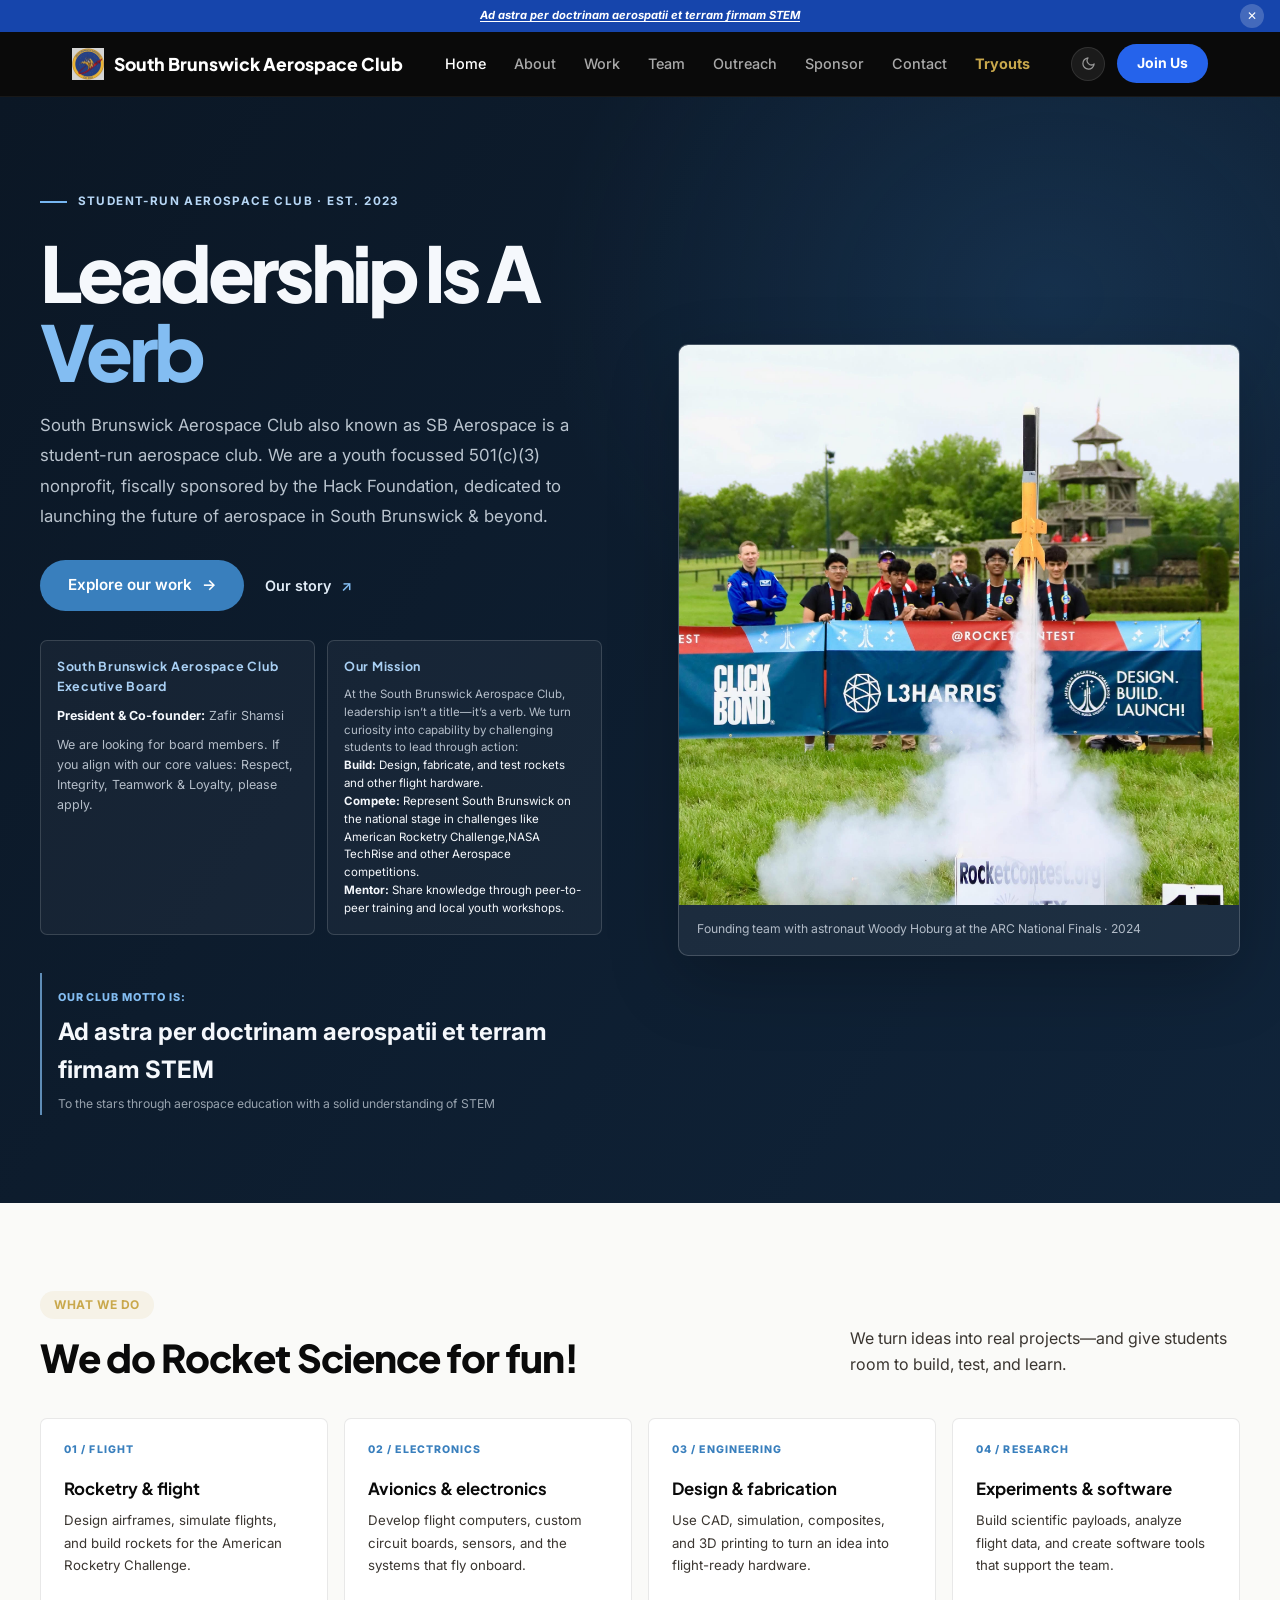
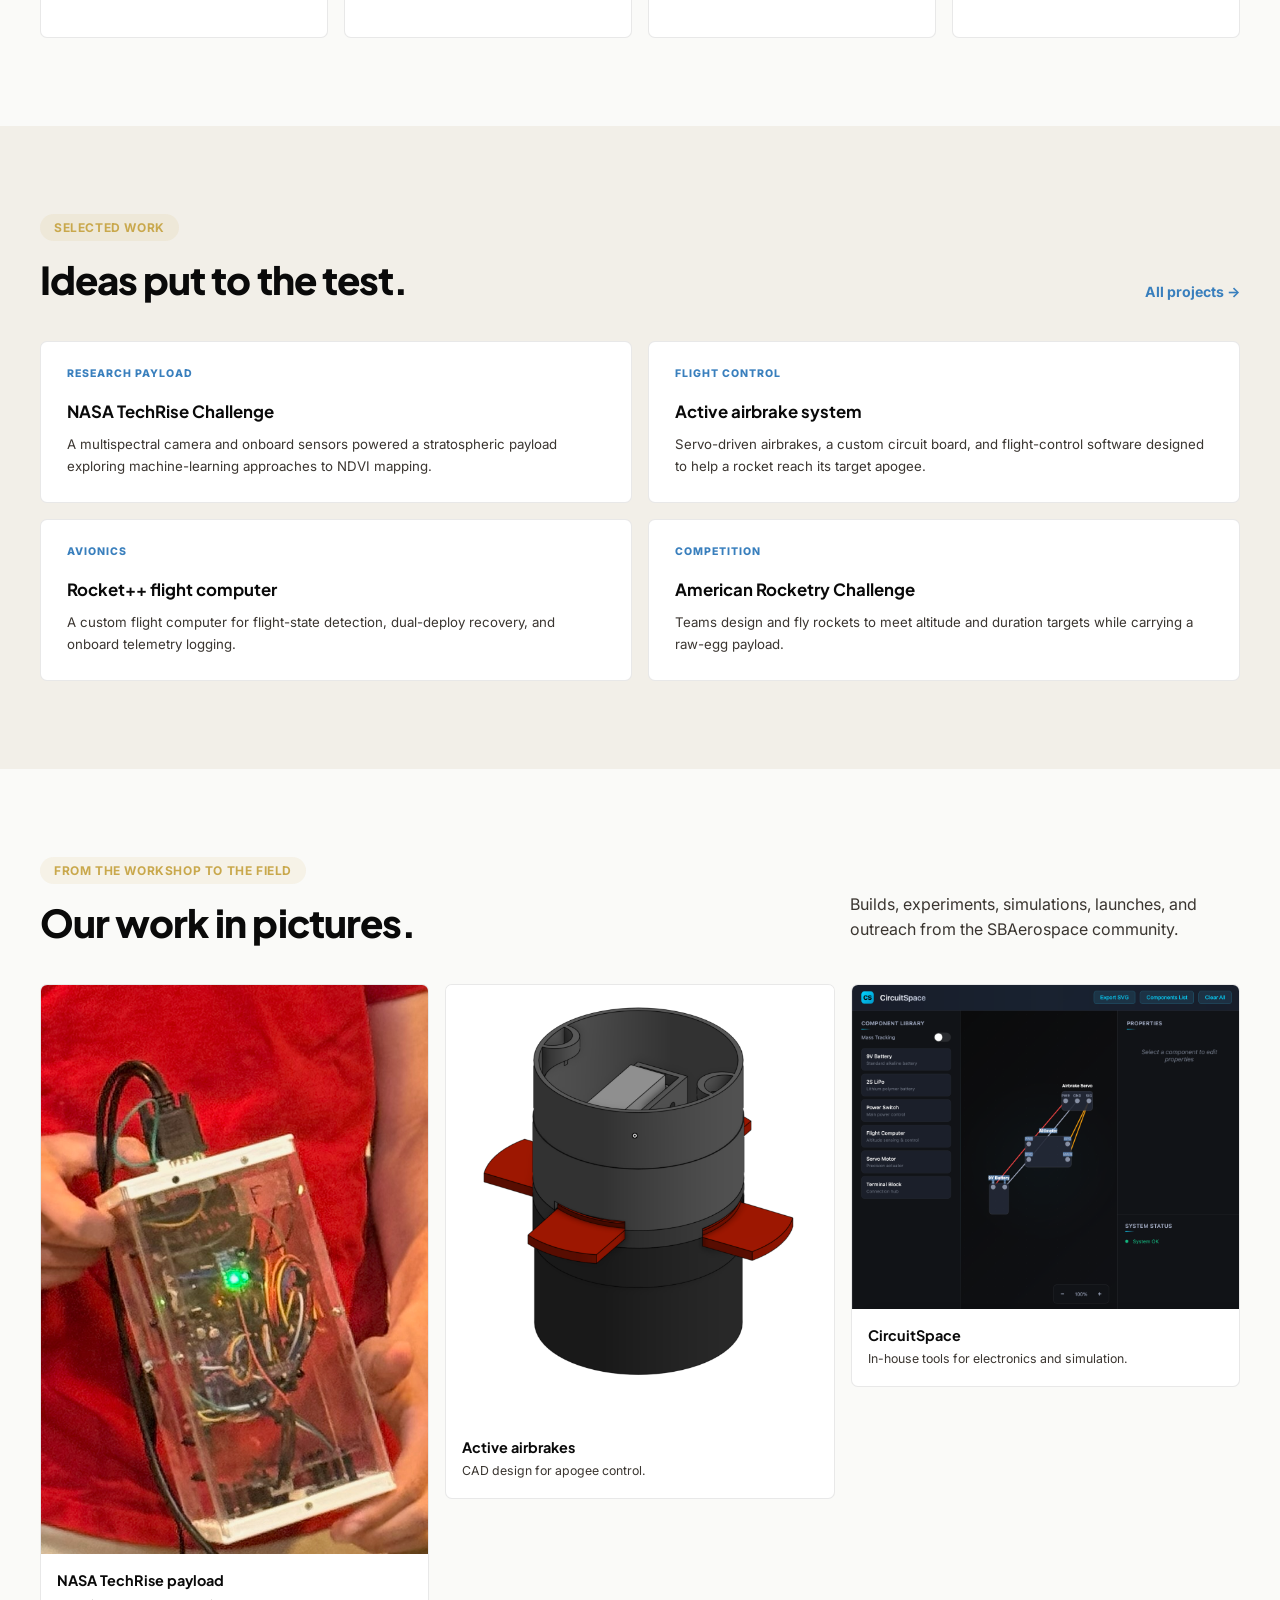
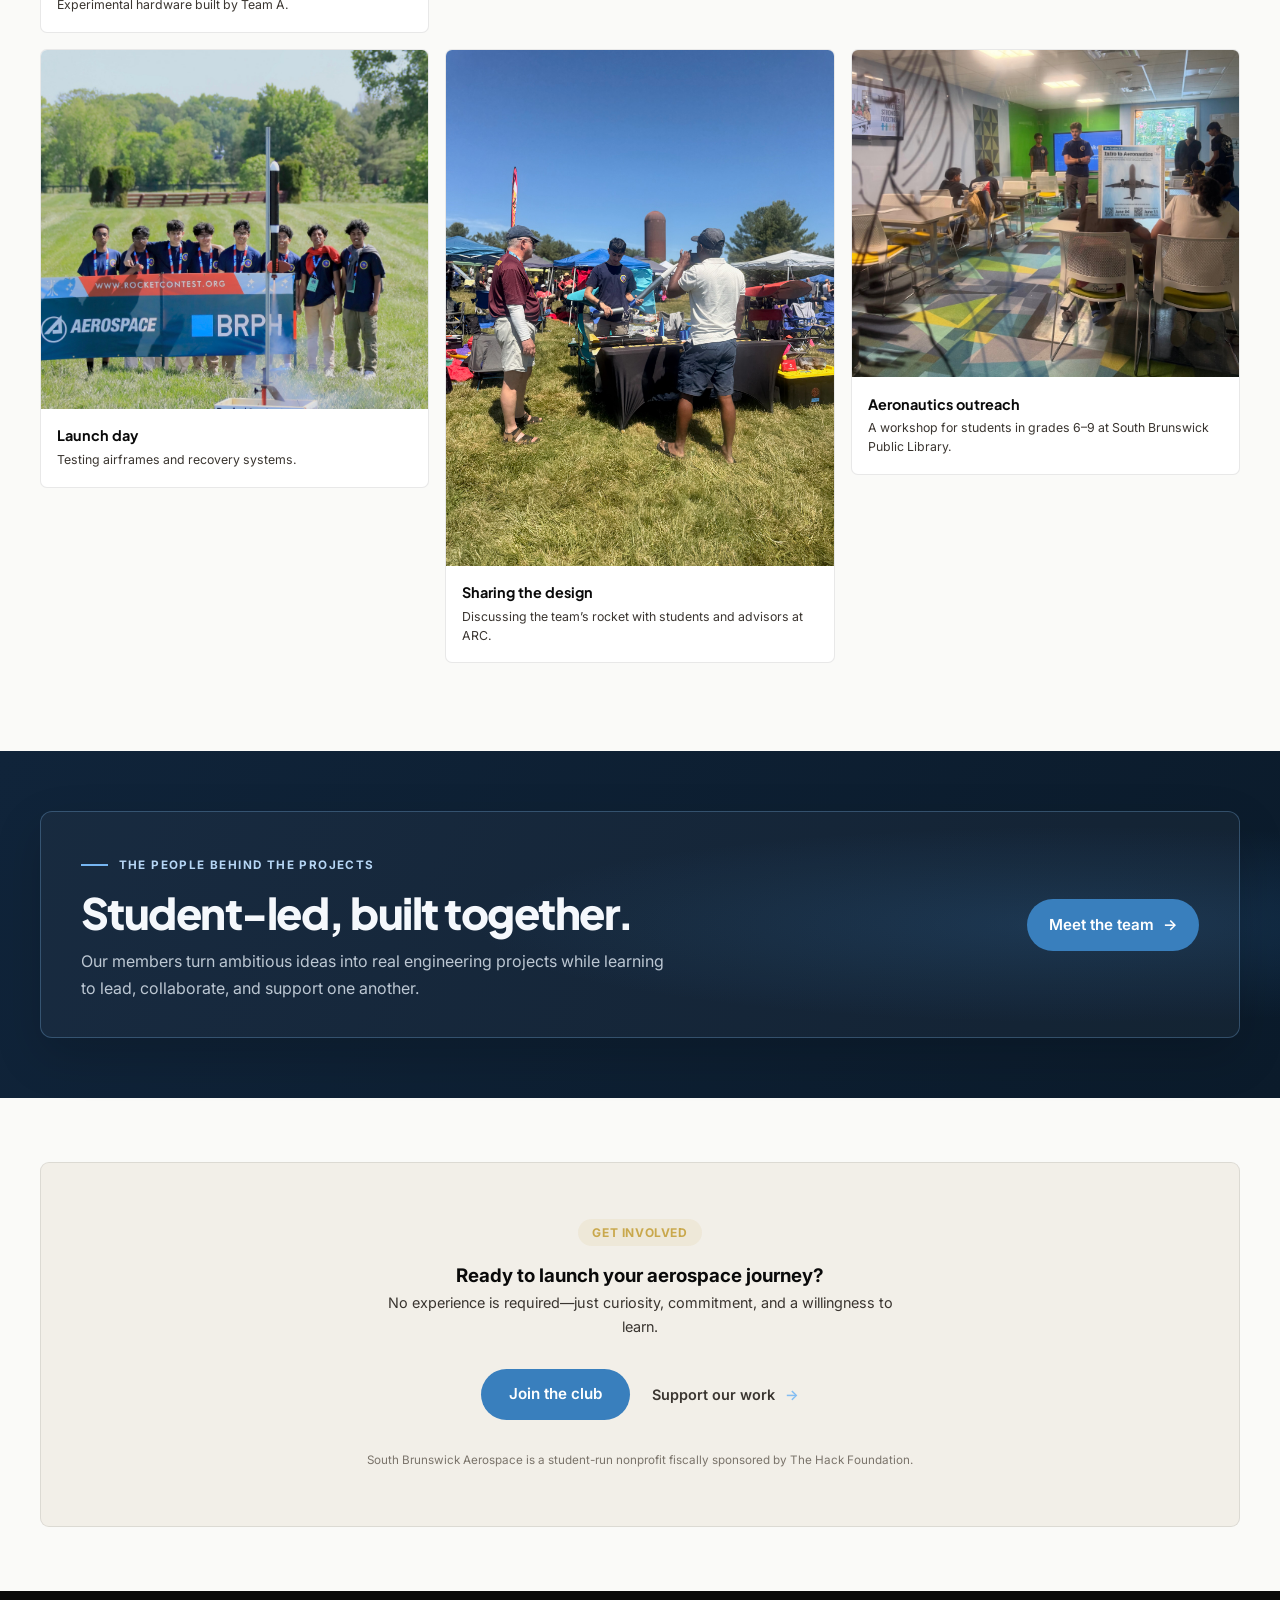
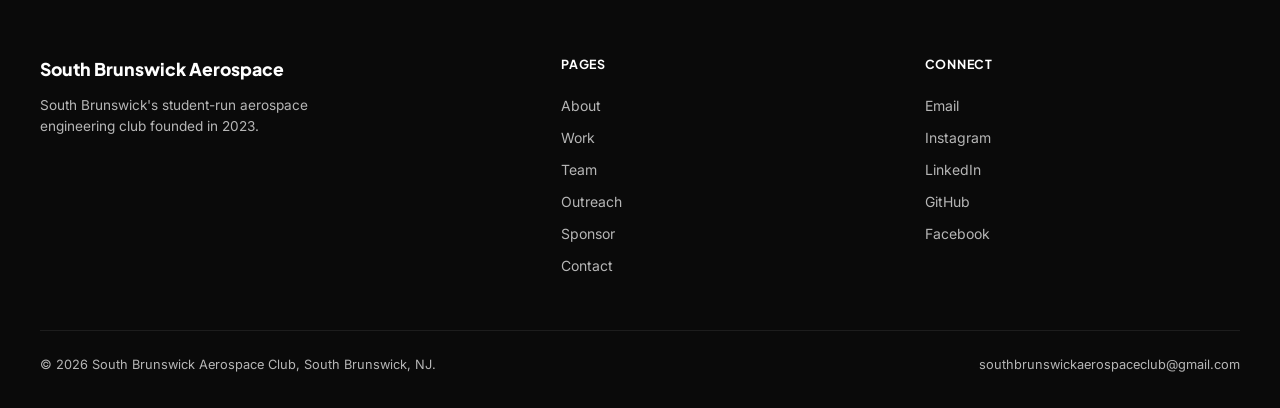
==== index.html @ 65e8f4fd "Publish South Brunswick Aerospace Club website Co-authored-by: Copilot <223556219+Copilot@users.nore" ====
<!DOCTYPE html>
<html lang="en" data-theme="light">
<head>
  <meta charset="UTF-8" />
  <meta name="viewport" content="width=device-width, initial-scale=1.0" />
  <title>South Brunswick Aerospace Club | SBAerospace</title>
  <meta name="description" content="South Brunswick Aerospace is a student-run nonprofit where young people explore rocketry, engineering, electronics, and aerospace research through hands-on projects." />
  <link rel="stylesheet" href="style.css?v=club-home-team-refine" />
  <script src="main.js?v=club-motto-link" defer></script>
</head>
<body class="home-page">
  <a href="#main" class="skip-link">Skip to content</a>

  <!-- NAV -->
  <header>
    <div class="nav-inner">
      <a href="index.html" class="logo">
        <img src="assets/logo/LogoSB.JPG" alt="SBAerospace logo" />
        South Brunswick Aerospace Club
      </a>
      <nav class="nav-links" aria-label="Primary navigation">
        <a href="index.html">Home</a>
        <a href="about.html">About</a>
        <a href="projects.html">Work</a>
        <a href="teams.html">Team</a>
        <a href="outreach.html">Outreach</a>
        <a href="sponsor.html">Sponsor</a>
        <a href="contact.html">Contact</a>
        <a href="tryouts.html" style="color: var(--accent); font-weight: 700;">Tryouts</a>
      </nav>
      <div class="nav-actions">
        <button class="theme-toggle" id="themeToggle" aria-label="Toggle dark mode">
          <!-- Moon: shown in light mode -->
          <svg class="icon-moon" viewBox="0 0 24 24" fill="none" stroke="currentColor" stroke-width="2" stroke-linecap="round" stroke-linejoin="round" aria-hidden="true">
            <path d="M21 12.79A9 9 0 1 1 11.21 3 7 7 0 0 0 21 12.79z"/>
          </svg>
          <!-- Sun: shown in dark mode -->
          <svg class="icon-sun" viewBox="0 0 24 24" fill="none" stroke="currentColor" stroke-width="2" stroke-linecap="round" stroke-linejoin="round" aria-hidden="true">
            <circle cx="12" cy="12" r="5"/>
            <line x1="12" y1="1" x2="12" y2="3"/><line x1="12" y1="21" x2="12" y2="23"/>
            <line x1="4.22" y1="4.22" x2="5.64" y2="5.64"/><line x1="18.36" y1="18.36" x2="19.78" y2="19.78"/>
            <line x1="1" y1="12" x2="3" y2="12"/><line x1="21" y1="12" x2="23" y2="12"/>
            <line x1="4.22" y1="19.78" x2="5.64" y2="18.36"/><line x1="18.36" y1="5.64" x2="19.78" y2="4.22"/>
          </svg>
        </button>

        <a href="contact.html" class="btn-nav">Join Us</a>
        <button class="hamburger" id="hamburger" aria-label="Open menu" aria-expanded="false">
          <span></span><span></span><span></span>
        </button>
      </div>
    </div>
  </header>

  <nav class="mobile-nav" id="mobileNav" aria-label="Mobile navigation">
    <a href="index.html">Home</a>
    <a href="about.html">About</a>
    <a href="projects.html">Work</a>
    <a href="teams.html">Team</a>
    <a href="outreach.html">Outreach</a>
    <a href="sponsor.html">Sponsor</a>
    <a href="contact.html">Contact</a>
    <a href="tryouts.html" style="color: var(--accent);">Tryouts →</a>
  </nav>

  <main id="main" class="home-main">
    <section class="home-hero" aria-labelledby="home-title">
      <div class="container home-hero-grid">
        <div class="home-hero-copy">
          <div class="home-eyebrow"><span></span> Student-run Aerospace Club · Est. 2023</div>
          <h1 id="home-title">Leadership Is A <em>Verb</em></h1>
          <p class="home-hero-lead">
            South Brunswick Aerospace Club also known as SB Aerospace is a student-run aerospace club. 
            We are a youth focussed 501(c)(3) nonprofit, fiscally sponsored by the Hack Foundation,
            dedicated to launching the future of aerospace in South Brunswick & beyond.
            
          </p>
          <div class="home-hero-actions">
            <a href="projects.html" class="btn btn-primary">Explore our work <span aria-hidden="true">→</span></a>
            <a href="about.html" class="home-text-link">Our story <span aria-hidden="true">↗</span></a>
          </div>
          <div class="home-hero-details">
            <section class="home-hero-detail" aria-labelledby="home-leadership-title">
              <h2 id="home-leadership-title">South Brunswick Aerospace Club Executive Board</h2>
              <p><strong>President &amp; Co-founder:</strong> Zafir Shamsi</p>
              <p class="home-board-members">We are looking for board members. If you align with our core values: Respect, Integrity, Teamwork &amp; Loyalty, please apply.</p>
            </section>
            <section class="home-hero-detail home-mission-detail" aria-labelledby="home-mission-title">
              <h2 id="home-mission-title">Our Mission</h2>
              <p>At the South Brunswick Aerospace Club, leadership isn’t a title—it’s a verb. We turn curiosity into capability by challenging students to lead through action:</p>
              <ul class="home-mission-list">
                <li><strong>Build:</strong> Design, fabricate, and test rockets and other flight hardware.</li>
                <li><strong>Compete:</strong> Represent South Brunswick on the national stage in challenges like 
                  American Rocketry Challenge,NASA TechRise and other Aerospace competitions.</li>
                <li><strong>Mentor:</strong> Share knowledge through peer-to-peer training and local youth 
                workshops.</li>
              </ul>
            </section>
          </div>
          <blockquote class="home-motto" id="club-motto">
            <span class="home-motto-label">Our club motto is:</span>
            <h2>Ad astra per doctrinam aerospatii et terram firmam STEM</h2>
            <cite>To the stars through aerospace education with a solid understanding of STEM</cite>
          </blockquote>

        </div>
        <figure class="home-hero-photo">
          <img src="assets/team/2024-nationals.JPG" alt="South Brunswick Aerospace founding team with astronaut Woody Hoburg at the 2024 American Rocketry Challenge National Finals" />
          <figcaption>Founding team with astronaut Woody Hoburg at the ARC National Finals · 2024</figcaption>
        </figure>
      </div>
    </section>

    <section class="section home-pillars" aria-labelledby="home-pillars-title">
      <div class="container">
        <div class="home-section-heading">
          <div>
            <div class="section-label">What we do</div>
            <h3 class="section-title" id="home-pillars-title">We do Rocket Science for fun!</h3>
          </div>
          <p class="section-sub">We turn ideas into real projects—and give students room to build, test, and learn.</p>
        </div>
        <div class="home-pillar-grid">
          <article class="home-pillar-card">
            <span>01 / FLIGHT</span>
            <h3>Rocketry &amp; flight</h3>
            <p>Design airframes, simulate flights, and build rockets for the American Rocketry Challenge.</p>
          </article>
          <article class="home-pillar-card">
            <span>02 / ELECTRONICS</span>
            <h3>Avionics &amp; electronics</h3>
            <p>Develop flight computers, custom circuit boards, sensors, and the systems that fly onboard.</p>
          </article>
          <article class="home-pillar-card">
            <span>03 / ENGINEERING</span>
            <h3>Design &amp; fabrication</h3>
            <p>Use CAD, simulation, composites, and 3D printing to turn an idea into flight-ready hardware.</p>
          </article>
          <article class="home-pillar-card">
            <span>04 / RESEARCH</span>
            <h3>Experiments &amp; software</h3>
            <p>Build scientific payloads, analyze flight data, and create software tools that support the team.</p>
          </article>
        </div>
      </div>
    </section>

    <section class="section home-projects" aria-labelledby="home-projects-title">
      <div class="container">
        <div class="home-section-heading">
          <div>
            <div class="section-label">Selected work</div>
            <h2 class="section-title" id="home-projects-title">Ideas put to the test.</h2>
          </div>
          <a href="projects.html" class="home-section-link">All projects <span aria-hidden="true">→</span></a>
        </div>
        <div class="home-project-grid">
          <article class="home-project-card">
            <span>RESEARCH PAYLOAD</span>
            <h3>NASA TechRise Challenge</h3>
            <p>A multispectral camera and onboard sensors powered a stratospheric payload exploring machine-learning approaches to NDVI mapping.</p>
          </article>
          <article class="home-project-card">
            <span>FLIGHT CONTROL</span>
            <h3>Active airbrake system</h3>
            <p>Servo-driven airbrakes, a custom circuit board, and flight-control software designed to help a rocket reach its target apogee.</p>
          </article>
          <article class="home-project-card">
            <span>AVIONICS</span>
            <h3>Rocket++ flight computer</h3>
            <p>A custom flight computer for flight-state detection, dual-deploy recovery, and onboard telemetry logging.</p>
          </article>
          <article class="home-project-card">
            <span>COMPETITION</span>
            <h3>American Rocketry Challenge</h3>
            <p>Teams design and fly rockets to meet altitude and duration targets while carrying a raw-egg payload.</p>
          </article>
        </div>
      </div>
    </section>

    <section class="section home-gallery-section" aria-labelledby="home-gallery-title">
      <div class="container">
        <div class="home-section-heading">
          <div>
            <div class="section-label">From the workshop to the field</div>
            <h2 class="section-title" id="home-gallery-title">Our work in pictures.</h2>
          </div>
          <p class="section-sub">Builds, experiments, simulations, launches, and outreach from the SBAerospace community.</p>
        </div>
        <div class="home-gallery">
          <figure class="home-gallery-card">
            <img src="assets/showcase/NASATR.JPG" alt="NASA TechRise experimental payload built by the team" loading="lazy" />
            <figcaption><strong>NASA TechRise payload</strong><span>Experimental hardware built by Team A.</span></figcaption>
          </figure>
          <figure class="home-gallery-card">
            <img src="assets/showcase/Airbrakes.png" alt="Three-dimensional CAD model of the active airbrake system" loading="lazy" />
            <figcaption><strong>Active airbrakes</strong><span>CAD design for apogee control.</span></figcaption>
          </figure>
          <figure class="home-gallery-card">
            <img src="assets/showcase/CircuitSpace.png" alt="CircuitSpace electronics software interface" loading="lazy" />
            <figcaption><strong>CircuitSpace</strong><span>In-house tools for electronics and simulation.</span></figcaption>
          </figure>
          <figure class="home-gallery-card">
            <img src="assets/showcase/Rocket.jpeg" alt="The team’s rocket at a launch site" loading="lazy" />
            <figcaption><strong>Launch day</strong><span>Testing airframes and recovery systems.</span></figcaption>
          </figure>
          <figure class="home-gallery-card">
            <img src="assets/showcase/ARCOTRCH.JPG" alt="Team outreach at the American Rocketry Challenge" loading="lazy" />
            <figcaption><strong>Sharing the design</strong><span>Discussing the team’s rocket with students and advisors at ARC.</span></figcaption>
          </figure>
          <figure class="home-gallery-card">
            <img src="assets/showcase/otrch.JPG" alt="Students taking part in an aeronautics workshop at South Brunswick Public Library" loading="lazy" />
            <figcaption><strong>Aeronautics outreach</strong><span>A workshop for students in grades 6–9 at South Brunswick Public Library.</span></figcaption>
          </figure>
        </div>
      </div>
    </section>

    <section class="home-team" aria-labelledby="home-team-title">
      <div class="container home-team-inner">
        <div>
          <div class="home-eyebrow"><span></span> The people behind the projects</div>
          <h2 id="home-team-title">Student-led, built together.</h2>
          <p>Our members turn ambitious ideas into real engineering projects while learning to lead, collaborate, and support one another.</p>
        </div>
        <a href="teams.html" class="btn btn-primary">Meet the team <span aria-hidden="true">→</span></a>
      </div>
    </section>

    <section class="section-sm home-cta-section">
      <div class="container">
        <div class="home-cta">
          <div class="section-label">Get involved</div>
          <h3>Ready to launch your aerospace journey?</h3>
          <p>No experience is required—just curiosity, commitment, and a willingness to learn.</p>
          <div class="home-cta-actions">
            <a href="contact.html" class="btn btn-primary">Join the club</a>
            <a href="sponsor.html" class="home-cta-link">Support our work <span aria-hidden="true">→</span></a>
          </div>
          <p class="home-sponsorship-note">South Brunswick Aerospace is a student-run nonprofit fiscally sponsored by The Hack Foundation.</p>
        </div>
      </div>
    </section>
  </main>

  <footer>
    <div class="footer-inner">
      <div class="footer-brand">
        <h3>South Brunswick Aerospace</h3>
        <p>South Brunswick's student-run aerospace engineering club founded in 2023.</p>
      </div>
      <div class="footer-col">
        <h4>Pages</h4>
        <a href="about.html">About</a>
        <a href="projects.html">Work</a>
        <a href="teams.html">Team</a>
        <a href="outreach.html">Outreach</a>
        <a href="sponsor.html">Sponsor</a>
        <a href="contact.html">Contact</a>
      </div>
      <div class="footer-col">
        <h4>Connect</h4>
        <a href="mailto:southbrunswickaerospaceclub@gmail.com">Email</a>
        <a href="https://www.instagram.com/sbhs_aerospaceclub_team_a/" target="_blank" rel="noopener noreferrer">Instagram</a>
        <a href="https://www.linkedin.com/company/south-brunswick-high-school-aerospace" target="_blank" rel="noopener noreferrer">LinkedIn</a>
        <a href="https://github.com/SBAerospace" target="_blank" rel="noopener noreferrer">GitHub</a>
        <a href="https://www.facebook.com/people/SB-Aerospace/61559474409905/" target="_blank" rel="noopener noreferrer">Facebook</a>
      </div>
    </div>
    <div class="footer-bottom">
      <span>© <span id="copy-year">2026</span> South Brunswick Aerospace Club, South Brunswick, NJ.</span>
      <a href="mailto:southbrunswickaerospaceclub@gmail.com">southbrunswickaerospaceclub@gmail.com</a>
    </div>
  </footer>

</body>
</html>
---- style.css ----
@import url('https://fonts.googleapis.com/css2?family=Inter:wght@300;400;500;600;700&family=Plus+Jakarta+Sans:ital,wght@0,400;0,500;0,600;0,700;0,800;1,400&display=swap');

/* ─── DESIGN TOKENS ─────────────────────────────────────── */
:root {
  /* Light mode: Gold & Black */
  --bg:          #FAFAF8;
  --bg-card:     #FFFFFF;
  --bg-nav:      #0A0A0A;
  --surface:     #F2EFE8;
  --border:      rgba(0,0,0,0.09);
  --text:        #0A0A0A;
  --text-2:      #3A3530;
  --text-muted:  #7A736A;
  --accent:      #C9A84C;
  --accent-dark: #A8863A;
  --accent-bg:   rgba(201,168,76,0.10);
  --nav-text:    #FFFFFF;
  --nav-link:    rgba(255,255,255,0.65);
  --shadow-sm:   0 1px 3px rgba(0,0,0,0.02);
  --shadow-md:   0 4px 12px rgba(0,0,0,0.03);
  --radius-sm:   4px;
  --radius-md:   6px;
  --radius-lg:   8px;
  --radius-pill: 999px;
  --ease:        cubic-bezier(0.16,1,0.3,1);
  --font-head:   'Plus Jakarta Sans', system-ui, sans-serif;
  --font-body:   'Inter', system-ui, sans-serif;
}

[data-theme="dark"] {
  --bg:          #0C0B09;
  --bg-card:     #161410;
  --bg-nav:      #080807;
  --surface:     #1E1B14;
  --border:      rgba(255,255,255,0.08);
  --text:        #F5F0E8;
  --text-2:      #C8BFA8;
  --text-muted:  #7A7060;
  --accent:      #D4AF51;
  --accent-dark: #E8C86A;
  --accent-bg:   rgba(212,175,81,0.12);
  --nav-text:    #F5F0E8;
  --nav-link:    rgba(245,240,232,0.60);
  --shadow-sm:   none;
  --shadow-md:   none;
}

/* ─── RESET ──────────────────────────────────────────────── */
*,*::before,*::after { box-sizing: border-box; margin: 0; padding: 0; }
html { scroll-behavior: smooth; -webkit-font-smoothing: antialiased; }
body {
  font-family: var(--font-body);
  background: var(--bg);
  color: var(--text);
  line-height: 1.6;
  transition: background 0.35s var(--ease), color 0.35s var(--ease);
  overflow-x: hidden;
}
img { display: block; max-width: 100%; }
a { color: inherit; text-decoration: none; }
button { font-family: inherit; cursor: pointer; border: none; background: none; }
ul { list-style: none; }

/* Selection */
::selection { background: var(--accent); color: #fff; }

/* Custom scrollbar */
::-webkit-scrollbar { width: 6px; }
::-webkit-scrollbar-track { background: var(--bg); }
::-webkit-scrollbar-thumb { background: var(--surface); border-radius: 6px; }

/* ─── SKIP LINK ──────────────────────────────────────────── */
.skip-link {
  position: absolute; top: -999px; left: 20px;
  background: var(--accent); color: #fff;
  padding: 0.6rem 1.2rem; border-radius: var(--radius-sm);
  font-weight: 600; z-index: 9999;
}
.skip-link:focus { top: 16px; }

/* ─── ANNOUNCEMENT BANNER ───────────────────────────────── */
.announce-banner {
  background: #1645ac; color: #FFFFFF;
  text-align: center; padding: 0.5rem 3rem;
  font-size: 0.82rem; font-weight: 600;
  display: flex; flex-direction: column; align-items: center; justify-content: center; gap: 0.15rem;
  position: relative; z-index: 200;
}
.announce-banner-main {
  display: flex;
  align-items: center;
  justify-content: center;
  flex-wrap: wrap;
  gap: 0.25rem 1rem;
}
.announce-banner-motto {
  max-width: 100%;
  color: rgba(255,255,255,0.88);
  font-size: 0.7rem;
  font-style: italic;
  font-weight: 500;
  line-height: 1.4;
}
.announce-banner a {
  color: #FFFFFF; text-decoration: underline; text-underline-offset: 2px;
  font-weight: 700;
}
.announce-banner-close {
  position: absolute; top: 50%; right: 1rem;
  width: 24px; height: 24px; border-radius: 50%;
  background: rgba(255,255,255,0.2);
  display: flex; align-items: center; justify-content: center;
  font-size: 0.75rem; line-height: 1; cursor: pointer; border: none;
  color: #FFFFFF; font-weight: 700;
  transform: translateY(-50%);
  transition: background 0.2s;
}
.announce-banner-close:hover { background: rgba(255,255,255,0.3); }
.announce-banner.hidden { display: none; }

@media (max-width: 640px) {
  .announce-banner { padding: 0.5rem 2.75rem 0.55rem 1rem; }
  .announce-banner-main { gap: 0.2rem 0.75rem; font-size: 0.76rem; }
  .announce-banner-motto { font-size: 0.67rem; }
}

/* ─── NAV ────────────────────────────────────────────────── */
header {
  position: sticky; top: 0; left: 0; right: 0; z-index: 100;
  background: var(--bg-nav);
  border-bottom: 1px solid rgba(255,255,255,0.06);
  transition: background 0.35s var(--ease);
}
.nav-inner {
  max-width: 1200px; margin: 0 auto;
  padding: 0 2rem;
  height: 64px;
  display: flex; align-items: center; justify-content: space-between; gap: 2rem;
}
.logo {
  display: flex; align-items: center; gap: 10px;
  font-family: var(--font-head); font-weight: 800; font-size: 1.1rem;
  color: var(--nav-text);
}
.logo img { width: 32px; height: 32px; object-fit: contain; }

.nav-links {
  display: flex; align-items: center; gap: 1.75rem;
}
.nav-links a {
  color: var(--nav-link); font-size: 0.9rem; font-weight: 500;
  transition: color 0.2s;
}
.nav-links a:hover, .nav-links a.active { color: var(--nav-text); }

.nav-actions {
  display: flex; align-items: center; gap: 0.75rem;
}

/* Theme toggle: clean SVG icons */
.theme-toggle {
  width: 34px; height: 34px; border-radius: 50%;
  background: rgba(255,255,255,0.07);
  border: 1px solid rgba(255,255,255,0.10);
  display: flex; align-items: center; justify-content: center;
  color: rgba(255,255,255,0.55);
  transition: background 0.2s, color 0.2s;
  flex-shrink: 0;
}
.theme-toggle:hover { background: rgba(255,255,255,0.13); color: rgba(255,255,255,0.9); }
.theme-toggle svg { display: block; width: 15px; height: 15px; }
/* Light mode → show moon (offer dark) */
.theme-toggle .icon-sun  { display: none; }
.theme-toggle .icon-moon { display: block; }
/* Dark mode → show sun (offer light) */
[data-theme="dark"] .theme-toggle .icon-sun  { display: block; }
[data-theme="dark"] .theme-toggle .icon-moon { display: none; }

/* Social icon links: same style as theme-toggle */
.social-icon {
  width: 34px; height: 34px; border-radius: 50%;
  background: rgba(255,255,255,0.07);
  border: 1px solid rgba(255,255,255,0.10);
  display: flex; align-items: center; justify-content: center;
  color: rgba(255,255,255,0.55);
  transition: background 0.2s, color 0.2s;
  flex-shrink: 0;
}
.social-icon:hover { background: rgba(255,255,255,0.13); color: rgba(255,255,255,0.9); }
.social-icon svg { display: block; width: 15px; height: 15px; }

/* Social divider line */
.nav-social-divider {
  width: 1px; height: 20px;
  background: rgba(255,255,255,0.12);
  flex-shrink: 0;
}

.btn-nav {
  padding: 0.5rem 1.25rem;
  background: #2563EB; color: #FFFFFF;
  border-radius: var(--radius-pill);
  font-size: 0.875rem; font-weight: 700;
  transition: background 0.2s, transform 0.2s var(--ease);
}
.btn-nav:hover { background: #1D4ED8; transform: translateY(-1px); }

/* Mobile toggle */
.hamburger {
  display: none; flex-direction: column; gap: 4px; padding: 4px;
}
.hamburger span {
  display: block; width: 22px; height: 2px;
  background: var(--nav-text); border-radius: 2px;
  transition: transform 0.3s var(--ease), opacity 0.2s;
}

/* Mobile nav */
.mobile-nav {
  display: flex;
  position: fixed; top: 64px; left: 0; right: 0; bottom: 0;
  background: var(--bg-nav); z-index: 99;
  padding: 2rem; flex-direction: column; gap: 1.5rem;
  transform: translateX(100%); transition: transform 0.35s var(--ease);
  visibility: hidden;
}
.mobile-nav.open { transform: translateX(0); visibility: visible; }
.mobile-nav a {
  color: var(--nav-link); font-size: 1.3rem; font-weight: 600;
  padding: 0.5rem 0; border-bottom: 1px solid rgba(255,255,255,0.06);
}
.mobile-nav a:hover { color: var(--nav-text); }

/* ─── BUTTONS ────────────────────────────────────────────── */
.btn {
  display: inline-flex; align-items: center; gap: 8px;
  padding: 0.85rem 1.75rem; border-radius: var(--radius-pill);
  font-family: var(--font-body); font-size: 0.95rem; font-weight: 600;
  transition: transform 0.2s var(--ease), box-shadow 0.2s;
}
.btn-primary {
  background: var(--accent); color: #0A0A0A;
}
.btn-primary:hover { background: var(--accent-dark); transform: translateY(-2px); box-shadow: 0 8px 24px rgba(201,168,76,0.30); }

.btn-outline {
  background: transparent; color: var(--text);
  border: 1.5px solid var(--border);
}
.btn-outline:hover { border-color: var(--text); transform: translateY(-2px); }

.btn-dark {
  background: var(--text); color: var(--bg);
}
.btn-dark:hover { opacity: 0.85; transform: translateY(-2px); }

/* ─── HERO ───────────────────────────────────────────────── */
.hero {
  min-height: 100vh;
  display: flex; align-items: center;
  padding: 120px 2rem 80px;
  position: relative; overflow: hidden;
}
.hero-bg-dots {
  position: absolute; inset: 0; z-index: 0;
  background-image: radial-gradient(circle, var(--border) 1px, transparent 1px);
  background-size: 28px 28px;
  opacity: 0.6;
}
.hero-inner {
  max-width: 1200px; margin: 0 auto; width: 100%;
  display: grid; grid-template-columns: 1fr 1fr; gap: 4rem; align-items: center;
  position: relative; z-index: 1;
}
.hero-label {
  display: inline-block;
  background: var(--accent-bg); color: var(--accent);
  border: 1px solid currentColor; border-radius: var(--radius-pill);
  padding: 4px 14px; font-size: 0.75rem; font-weight: 700;
  letter-spacing: 0.06em; text-transform: uppercase;
  margin-bottom: 1.5rem;
}
.hero-title {
  font-family: var(--font-head); font-size: clamp(2.8rem, 5vw, 4.5rem);
  font-weight: 800; line-height: 1.1; letter-spacing: -0.03em;
  margin-bottom: 1.25rem;
}
.hero-title em { font-style: normal; color: var(--accent); }
.hero-sub {
  font-size: 1.1rem; color: var(--text-2); line-height: 1.65;
  max-width: 480px; margin-bottom: 2.5rem;
}
.hero-btns { display: flex; gap: 0.85rem; flex-wrap: wrap; }

/* Hero card / widget */
.hero-widget {
  background: var(--bg-card);
  border: 1px solid var(--border);
  border-radius: var(--radius-lg); padding: 2rem;
  box-shadow: var(--shadow-md);
}
.widget-label {
  font-size: 0.72rem; font-weight: 700; text-transform: uppercase;
  letter-spacing: 0.07em; color: var(--text-muted); margin-bottom: 1rem;
}
.widget-row {
  display: flex; justify-content: space-between; align-items: center;
  padding: 0.75rem 0; border-bottom: 1px solid var(--border);
}
.widget-row:last-child { border-bottom: none; }
.widget-row-left { font-size: 0.88rem; color: var(--text-2); }
.widget-row-right {
  font-family: var(--font-head); font-weight: 700; font-size: 0.92rem; color: var(--text);
}
.widget-row-right.green { color: var(--accent); }

.widget-bar-wrap { margin-top: 0.5rem; }
.widget-bar-bg {
  width: 100%; height: 6px; background: var(--surface);
  border-radius: 10px; overflow: hidden;
}
.widget-bar {
  height: 100%; background: var(--accent); border-radius: 10px;
  width: 0; transition: width 1.2s var(--ease);
}

/* ─── SECTION BASE ───────────────────────────────────────── */
.section { padding: 100px 2rem; }
.section-sm { padding: 60px 2rem; }
.container { max-width: 1200px; margin: 0 auto; }

.section-label {
  display: inline-block;
  background: var(--accent-bg); color: var(--accent);
  border-radius: var(--radius-pill);
  padding: 4px 14px; font-size: 0.75rem; font-weight: 700;
  letter-spacing: 0.05em; text-transform: uppercase;
  margin-bottom: 1rem;
}
.section-title {
  font-family: var(--font-head); font-size: clamp(1.8rem, 3vw, 2.75rem);
  font-weight: 800; line-height: 1.2; letter-spacing: -0.025em;
  margin-bottom: 0.75rem;
}
.section-title em { font-style: normal; color: var(--accent); }
.section-sub {
  font-size: 1rem; color: var(--text-2); line-height: 1.6; max-width: 560px;
}
.section-header { margin-bottom: 3rem; }
.section-header.center { text-align: center; }
.section-header.center .section-sub { margin: 0 auto; }

/* ─── PROGRAM SPLIT (Schoolhouse style) ──────────────────── */
.program-split {
  display: grid; grid-template-columns: 1fr 1fr; gap: 0;
  border: 1px solid var(--border); border-radius: var(--radius-lg); overflow: hidden;
}
.program-list { padding: 2rem; border-right: 1px solid var(--border); }
.program-item {
  padding: 1.5rem 1rem; cursor: pointer;
  border-radius: var(--radius-sm);
  transition: background 0.2s;
}
.program-item.active { background: var(--surface); }
.program-item h3 {
  font-family: var(--font-head); font-size: 1.35rem; font-weight: 700;
  color: var(--text-muted); transition: color 0.2s; margin-bottom: 0.25rem;
}
.program-item.active h3 { color: var(--accent); }
.program-item p { font-size: 0.85rem; color: var(--text-muted); }
.program-item.active p { color: var(--text-2); }
.program-border {
  width: 3px; background: var(--accent);
  border-radius: 3px; margin: 2rem 0;
  display: none;
}
.program-item.active .program-border { display: block; }

.program-detail {
  padding: 2.5rem; background: var(--text); color: #fff;
  display: flex; flex-direction: column; justify-content: center;
}
[data-theme="dark"] .program-detail { background: var(--surface); color: var(--text); }
.program-detail h2 {
  font-family: var(--font-head); font-size: 1.75rem; font-weight: 800; margin-bottom: 1rem;
}
.program-detail p { font-size: 0.95rem; line-height: 1.65; opacity: 0.8; margin-bottom: 1.5rem; }
.program-detail-features { display: flex; flex-direction: column; gap: 0.6rem; }
.program-feature {
  display: flex; align-items: center; gap: 8px; font-size: 0.875rem; opacity: 0.85;
}
.program-feature::before { content: '✓'; color: var(--accent); font-weight: 700; }

/* ─── STATS STRIP ────────────────────────────────────────── */
.stats-strip {
  background: var(--text); color: #fff;
  padding: 3rem 2rem;
}
[data-theme="dark"] .stats-strip { background: var(--surface); color: var(--text); }
.stats-strip .container { display: flex; justify-content: space-around; flex-wrap: wrap; gap: 2rem; }
.stat-item { text-align: center; }
.stat-num {
  font-family: var(--font-head); font-size: 2.75rem; font-weight: 800; line-height: 1;
  color: var(--accent); margin-bottom: 0.25rem;
}
.stat-label { font-size: 0.85rem; opacity: 0.7; }

/* ─── CARDS GRID ─────────────────────────────────────────── */
.cards-grid {
  display: grid; grid-template-columns: repeat(auto-fill, minmax(300px, 1fr));
  gap: 1.25rem;
}
.card {
  background: var(--bg-card); border: 1px solid var(--border);
  border-radius: var(--radius-sm); padding: 1.75rem;
  transition: border-color 0.2s var(--ease);
}
.card:hover { border-color: var(--accent); }
.card-icon { display: none; }
.card h3 {
  font-family: var(--font-head); font-size: 1.05rem; font-weight: 700; margin-bottom: 0.5rem;
}
.card p { font-size: 0.875rem; color: var(--text-2); line-height: 1.55; }

.card-num-header {
  font-family: var(--font-body);
  font-size: 0.68rem;
  font-weight: 700;
  letter-spacing: 0.15em;
  color: var(--accent);
  margin-bottom: 1.25rem;
  text-transform: uppercase;
  display: flex;
  align-items: center;
  gap: 8px;
}
.card-num-header::after {
  content: '';
  flex-grow: 1;
  height: 1px;
  background: var(--border);
}

.team-initials {
  width: 48px; height: 48px; border-radius: var(--radius-sm);
  background: var(--accent-bg); border: 1px solid var(--accent);
  color: var(--accent); font-family: var(--font-head);
  font-weight: 800; font-size: 0.95rem;
  display: flex; align-items: center; justify-content: center;
  margin-bottom: 1.25rem;
  letter-spacing: 0.05em;
  text-transform: uppercase;
}

/* ─── WORK TABS ──────────────────────────────────────────── */
.tab-bar {
  display: flex; gap: 0.5rem; margin-bottom: 2.5rem;
  border-bottom: 2px solid var(--border); padding-bottom: 0;
}
.tab-btn {
  padding: 0.65rem 1.25rem; font-size: 0.9rem; font-weight: 600;
  color: var(--text-muted); border-radius: var(--radius-sm) var(--radius-sm) 0 0;
  border-bottom: 2px solid transparent; margin-bottom: -2px;
  transition: color 0.2s, border-color 0.2s;
}
.tab-btn.active { color: var(--accent); border-bottom-color: var(--accent); }
.tab-btn:hover:not(.active) { color: var(--text); }

.tab-panel { display: none; }
.tab-panel.active { display: block; }

/* Project card (image top) */
.project-card {
  background: var(--bg-card); border: 1px solid var(--border);
  border-radius: var(--radius-sm); overflow: hidden;
  transition: border-color 0.2s var(--ease);
}
.project-card:hover { border-color: var(--accent); }
.project-card-img {
  height: 200px; background: var(--surface); overflow: hidden;
}
.project-card-img img { width: 100%; height: 100%; object-fit: cover; }
.project-card-body { padding: 1.5rem; }
.project-card-tags { display: flex; gap: 6px; flex-wrap: wrap; margin-bottom: 0.85rem; }
.pill-tag {
  background: var(--accent-bg); color: var(--accent);
  border: 1px solid var(--accent); border-radius: var(--radius-pill);
  padding: 2px 10px; font-size: 0.7rem; font-weight: 700; text-transform: uppercase;
}
.pill-tag.neutral {
  background: var(--surface); color: var(--text-2); border-color: var(--border);
}
.project-card-body h3 {
  font-family: var(--font-head); font-size: 1.05rem; font-weight: 700;
  margin-bottom: 0.5rem;
}
.project-card-body p { font-size: 0.875rem; color: var(--text-2); line-height: 1.5; margin-bottom: 1.25rem; }
.project-specs-row {
  display: flex; gap: 1.5rem; border-top: 1px solid var(--border); padding-top: 1rem;
  flex-wrap: wrap;
}
.spec { }
.spec-key { font-size: 0.68rem; text-transform: uppercase; letter-spacing: 0.05em; color: var(--text-muted); }
.spec-val { font-size: 0.85rem; font-weight: 700; color: var(--text); }

/* ─── TEAM CARDS ─────────────────────────────────────────── */
.team-grid {
  display: grid; grid-template-columns: repeat(auto-fill, minmax(260px, 1fr)); gap: 1.25rem;
}
.team-card {
  background: var(--bg-card); border: 1px solid var(--border);
  border-radius: var(--radius-sm); padding: 1.75rem;
  transition: border-color 0.2s var(--ease);
}
.team-card:hover { border-color: var(--accent); }
.team-card-icon {
  width: 48px; height: 48px; border-radius: var(--radius-sm);
  background: var(--accent-bg); display: flex; align-items: center; justify-content: center;
  font-size: 1.5rem; margin-bottom: 1.25rem;
}
.team-card h3 {
  font-family: var(--font-head); font-size: 1.05rem; font-weight: 700; margin-bottom: 0.35rem;
}
.team-card .role-tag {
  font-size: 0.72rem; font-weight: 700; color: var(--accent); text-transform: uppercase;
  letter-spacing: 0.05em; margin-bottom: 0.75rem;
}
.team-card p { font-size: 0.85rem; color: var(--text-2); line-height: 1.5; margin-bottom: 1rem; }
.team-skills { display: flex; flex-wrap: wrap; gap: 5px; }
.skill-chip {
  background: var(--surface); color: var(--text-2);
  border-radius: var(--radius-pill); padding: 2px 10px; font-size: 0.7rem; font-weight: 600;
}

/* Division cards (teams page) */
.division-grid { display: grid; grid-template-columns: repeat(auto-fill, minmax(280px, 1fr)); gap: 1.25rem; }
.division-card {
  background: var(--bg-card); border: 1px solid var(--border);
  border-radius: var(--radius-sm); padding: 2.25rem;
  transition: border-color 0.2s var(--ease);
}
.division-card:hover { border-color: var(--accent); }
.division-card-head { display: flex; align-items: center; gap: 1rem; margin-bottom: 1.25rem; }
.division-icon {
  width: 52px; height: 52px; border-radius: var(--radius-sm);
  background: var(--accent-bg); display: flex; align-items: center; justify-content: center; font-size: 1.6rem;
}
.division-card h3 { font-family: var(--font-head); font-size: 1.2rem; font-weight: 800; margin-bottom: 2px; }
.division-card .sub { font-size: 0.78rem; color: var(--text-muted); font-weight: 600; text-transform: uppercase; }
.division-card p { font-size: 0.875rem; color: var(--text-2); line-height: 1.55; margin-bottom: 1.25rem; }
.division-specs { display: grid; grid-template-columns: 1fr 1fr; gap: 0.75rem; }
.div-spec-item { background: var(--surface); border-radius: var(--radius-sm); padding: 0.75rem; }
.div-spec-key { font-size: 0.66rem; text-transform: uppercase; letter-spacing: 0.05em; color: var(--text-muted); margin-bottom: 2px; }
.div-spec-val { font-size: 0.85rem; font-weight: 700; color: var(--text); }

/* ─── TIMELINE ───────────────────────────────────────────── */
.timeline { position: relative; padding-left: 2rem; }
.timeline::before {
  content: ''; position: absolute; left: 7px; top: 8px; bottom: 8px;
  width: 2px; background: var(--border);
}
.timeline-item { position: relative; padding-bottom: 2.5rem; }
.timeline-item::before {
  content: ''; position: absolute; left: -2rem; top: 6px;
  width: 10px; height: 10px; border-radius: 50%;
  background: var(--bg); border: 2.5px solid var(--accent);
  transition: background 0.2s;
}
.timeline-item:hover::before { background: var(--accent); }
.timeline-date {
  font-size: 0.75rem; font-weight: 700; text-transform: uppercase;
  letter-spacing: 0.06em; color: var(--accent); margin-bottom: 0.25rem;
}
.timeline-item h4 {
  font-family: var(--font-head); font-size: 1.05rem; font-weight: 700; margin-bottom: 0.4rem;
}
.timeline-item p { font-size: 0.875rem; color: var(--text-2); line-height: 1.55; max-width: 580px; }

/* ─── SPONSORSHIP TIERS ──────────────────────────────────── */
.tier-grid { display: grid; grid-template-columns: repeat(auto-fill, minmax(260px, 1fr)); gap: 1.25rem; }
.tier-card {
  background: var(--bg-card); border: 1.5px solid var(--border);
  border-radius: var(--radius-sm); padding: 2rem;
  display: flex; flex-direction: column; gap: 1rem;
  transition: border-color 0.2s var(--ease);
}
.tier-card:hover { border-color: var(--accent); }
.tier-card.featured { border-color: var(--accent); }
.tier-name { font-size: 0.72rem; font-weight: 700; text-transform: uppercase; letter-spacing: 0.07em; color: var(--text-muted); }
.tier-amount { font-family: var(--font-head); font-size: 2rem; font-weight: 800; color: var(--text); }
.tier-desc { font-size: 0.875rem; color: var(--text-2); line-height: 1.5; }
.tier-features { display: flex; flex-direction: column; gap: 0.5rem; margin-top: auto; }
.tier-feature { display: flex; align-items: flex-start; gap: 8px; font-size: 0.85rem; color: var(--text-2); }
.tier-feature::before { content: '✓'; color: var(--accent); font-weight: 700; flex-shrink: 0; }

/* ─── FORM ───────────────────────────────────────────────── */
.form-wrap {
  background: var(--bg-card); border: 1px solid var(--border);
  border-radius: var(--radius-lg); padding: 2.5rem; max-width: 560px;
}
.form-group { margin-bottom: 1.25rem; }
.form-group label {
  display: block; font-size: 0.85rem; font-weight: 600; margin-bottom: 0.4rem;
}
.form-group input, .form-group textarea, .form-group select {
  width: 100%; padding: 0.75rem 1rem;
  background: var(--bg); border: 1.5px solid var(--border);
  border-radius: var(--radius-sm); color: var(--text);
  font-family: var(--font-body); font-size: 0.9rem;
  transition: border-color 0.2s;
}
.form-group input:focus, .form-group textarea:focus {
  outline: none; border-color: var(--accent);
  box-shadow: 0 0 0 3px var(--accent-bg);
}
.form-group small { font-size: 0.75rem; color: var(--text-muted); margin-top: 0.25rem; display: block; }
.amount-radio-group { display: grid; grid-template-columns: repeat(4, 1fr); gap: 0.6rem; }
.amount-radio input { display: none; }
.amount-radio label {
  display: block; text-align: center;
  padding: 0.65rem; border: 1.5px solid var(--border);
  border-radius: var(--radius-sm); cursor: pointer; font-weight: 600; font-size: 0.9rem;
  transition: border-color 0.2s, background 0.2s;
}
.amount-radio input:checked + label { border-color: var(--accent); background: var(--accent-bg); color: var(--accent); }

/* ─── FAQ ────────────────────────────────────────────────── */
.faq-list { max-width: 720px; margin: 0 auto; }
.faq-item { border-bottom: 1px solid var(--border); }
.faq-q {
  width: 100%; text-align: left; padding: 1.25rem 0;
  display: flex; justify-content: space-between; align-items: center;
  font-family: var(--font-head); font-size: 1rem; font-weight: 600; color: var(--text);
}
.faq-q .faq-icon { font-size: 1.25rem; color: var(--text-muted); transition: transform 0.3s var(--ease); }
.faq-item.open .faq-icon { transform: rotate(45deg); }
.faq-a {
  overflow: hidden; max-height: 0; transition: max-height 0.4s var(--ease);
}
.faq-a p { padding: 0 0 1.25rem; font-size: 0.9rem; color: var(--text-2); line-height: 1.6; }

/* ─── CONTACT GRID ───────────────────────────────────────── */
.contact-grid { display: grid; grid-template-columns: 1fr 1.4fr; gap: 3rem; align-items: start; }
.contact-info h3 { font-family: var(--font-head); font-size: 1.25rem; font-weight: 700; margin-bottom: 1.5rem; }
.contact-channel { display: flex; align-items: flex-start; gap: 1rem; margin-bottom: 1.5rem; }
.channel-icon-wrap {
  width: 40px; height: 40px; border-radius: 50%; background: var(--surface);
  display: flex; align-items: center; justify-content: center; font-size: 1.1rem; flex-shrink: 0;
}
.channel-label { font-size: 0.75rem; text-transform: uppercase; letter-spacing: 0.05em; color: var(--text-muted); font-weight: 700; }
.channel-val { font-size: 0.9rem; color: var(--text); font-weight: 500; }
.channel-val a { color: var(--accent); }

/* ─── CTA BANNER ─────────────────────────────────────────── */
.cta-banner {
  background: var(--text); color: #fff;
  border-radius: var(--radius-lg); padding: 4rem;
  text-align: center;
}
[data-theme="dark"] .cta-banner { background: var(--surface); color: var(--text); }
.cta-banner h2 { font-family: var(--font-head); font-size: 2rem; font-weight: 800; margin-bottom: 0.75rem; }
.cta-banner p { opacity: 0.75; max-width: 500px; margin: 0 auto 2rem; line-height: 1.6; }

/* ─── SCHOOL STRIP ───────────────────────────────────────── */
.school-strip {
  background: var(--surface); padding: 1.5rem 2rem;
}
.school-strip .container {
  display: flex; align-items: center; gap: 2.5rem; flex-wrap: wrap; justify-content: center;
}
.school-strip p { font-size: 0.8rem; font-weight: 600; color: var(--text-muted); text-transform: uppercase; letter-spacing: 0.05em; }
.school-strip span { font-family: var(--font-head); font-weight: 700; font-size: 0.95rem; color: var(--text-2); }

/* ─── FOOTER ─────────────────────────────────────────────── */
footer {
  background: var(--bg-nav); color: rgba(255,255,255,0.7);
  padding: 4rem 2rem 2rem;
}
.footer-inner {
  max-width: 1200px; margin: 0 auto;
  display: grid; grid-template-columns: 1.5fr 1fr 1fr; gap: 3rem; margin-bottom: 3rem;
}
.footer-brand h3 {
  font-family: var(--font-head); font-size: 1.1rem; font-weight: 800; color: #fff; margin-bottom: 0.75rem;
}
.footer-brand p { font-size: 0.85rem; line-height: 1.55; max-width: 320px; }
.footer-col h4 {
  font-family: var(--font-head); font-size: 0.78rem; font-weight: 700; text-transform: uppercase;
  letter-spacing: 0.06em; color: #fff; margin-bottom: 1rem;
}
.footer-col a {
  display: block; font-size: 0.875rem; padding: 0.3rem 0;
  transition: color 0.2s;
}
.footer-col a:hover { color: var(--accent); }
.footer-bottom {
  max-width: 1200px; margin: 0 auto;
  border-top: 1px solid rgba(255,255,255,0.08); padding-top: 1.5rem;
  display: flex; justify-content: space-between; align-items: center; font-size: 0.8rem; flex-wrap: wrap; gap: 1rem;
}
.footer-bottom a { transition: color 0.2s; }
.footer-bottom a:hover { color: var(--accent); }

/* ─── PAGE HEADER ────────────────────────────────────────── */
.page-header {
  padding: 140px 2rem 60px; background: var(--bg);
}
.page-header .container { max-width: 1200px; margin: 0 auto; }
.page-header h1 { font-family: var(--font-head); font-size: clamp(2rem,4vw,3rem); font-weight: 800; margin-bottom: 0.5rem; }
.page-header p { font-size: 1.05rem; color: var(--text-2); max-width: 560px; line-height: 1.6; }

/* ─── SCROLL REVEAL ──────────────────────────────────────── */
.reveal {
  opacity: 0; transform: translateY(22px);
  transition: opacity 0.75s var(--ease), transform 0.75s var(--ease);
}
.reveal.visible { opacity: 1; transform: none; }
.reveal-delay-1 { transition-delay: 0.08s; }
.reveal-delay-2 { transition-delay: 0.16s; }
.reveal-delay-3 { transition-delay: 0.24s; }
.reveal-delay-4 { transition-delay: 0.32s; }

/* ─── INTERACTIVE HERO ROCKET ──────────────────────────────── */
.hero-interactive-scene {
  position: absolute;
  inset: 0;
  overflow: hidden;
  pointer-events: none;
  z-index: 1;
}
.interactive-rocket {
  position: absolute;
  width: 100px;
  height: 100px;
  left: 0;
  top: 0;
  opacity: 0;
  transform: translate(-50%, -50%);
  will-change: transform, opacity;
  pointer-events: none;
  filter: drop-shadow(0 0 10px rgba(201, 168, 76, 0.4)) drop-shadow(0 0 3px var(--accent));
}
[data-theme="dark"] .interactive-rocket {
  filter: drop-shadow(0 0 14px rgba(212, 175, 81, 0.5)) drop-shadow(0 0 4px var(--accent));
}
.interactive-rocket svg {
  width: 100%;
  height: 100%;
}
.rocket-flame {
  transform-origin: 50px 84px;
  animation: flame-flicker 0.12s infinite alternate ease-in-out;
}
@keyframes flame-flicker {
  0% { transform: scaleY(0.85); opacity: 0.4; }
  100% { transform: scaleY(1.2); opacity: 1; }
}

/* Exhaust Trail Particles */
.rocket-particle {
  position: absolute;
  width: 5px;
  height: 5px;
  background: var(--accent);
  border-radius: 50%;
  pointer-events: none;
  opacity: 0.6;
  transform: translate(-50%, -50%) scale(1);
  transition: transform 0.8s var(--ease), opacity 0.8s var(--ease);
}

@media (prefers-reduced-motion: reduce) {
  .interactive-rocket, .rocket-flame, .rocket-particle {
    animation: none !important;
    transition: none !important;
    display: none !important;
  }
}

/* ─── TIMELINE PROGRESS ROCKET ─────────────────────────────── */
.timeline-rocket {
  position: absolute;
  left: 7px;
  width: 16px;
  height: 16px;
  top: 8px;
  transform: translateY(0) translate(-50%, 0);
  pointer-events: none;
  z-index: 5;
  will-change: transform;
}
.timeline-rocket svg {
  width: 100%;
  height: 100%;
}

/* ─── DIVISION CARD MICRO-ANIMATIONS ───────────────────────── */
.division-card {
  transition: border-color 0.25s var(--ease), transform 0.25s var(--ease);
}
.division-card:hover {
  transform: translateY(-2px);
}
.division-card .division-icon svg {
  transition: transform 0.3s var(--ease);
}
.division-card.div-rocketry:hover .division-icon svg {
  transform: translateY(-4px) rotate(-5deg);
}
.division-card.div-electronics:hover .division-icon svg {
  transform: scale(1.15);
}
.division-card.div-mechanical:hover .division-icon svg {
  transform: rotate(45deg);
}
.division-card.div-software:hover .division-icon svg {
  transform: scaleX(1.15);
}

/* ─── RESPONSIVE ─────────────────────────────────────────── */
@media (max-width: 900px) {
  .hero-inner { grid-template-columns: 1fr; gap: 2.5rem; }
  .hero-title { font-size: 2.5rem; }
  .program-split { grid-template-columns: 1fr; }
  .program-list { border-right: none; border-bottom: 1px solid var(--border); }
  .contact-grid { grid-template-columns: 1fr; }
  .footer-inner { grid-template-columns: 1fr 1fr; }
}
@media (max-width: 640px) {
  .nav-links { display: none; }
  .hamburger { display: flex; }
  .section { padding: 60px 1.25rem; }
  .hero { padding: 100px 1.25rem 60px; }
  .cta-banner { padding: 2.5rem 1.5rem; }
  .footer-inner { grid-template-columns: 1fr; }
  .tier-grid, .cards-grid, .team-grid, .division-grid { grid-template-columns: 1fr; }
  .stats-strip .container { flex-direction: column; align-items: center; }
}

/* ─── HERO PADDING FIX (sticky header) ─────────────────────── */
.hero { padding-top: 100px; }
.page-header { padding-top: 80px; }

/* ─── TRYOUTS PAGE ───────────────────────────────────────────── */
.tryouts-hero {
  background: var(--bg-nav); color: #fff;
  padding: 80px 2rem 70px;
}
.tryouts-hero .container { max-width: 760px; }
.tryouts-hero .section-label { background: rgba(201,168,76,0.20); color: var(--accent); border: 1px solid var(--accent); }
.tryouts-hero h1 { font-family: var(--font-head); font-size: clamp(2rem,4vw,3rem); font-weight: 800; line-height: 1.15; margin-bottom: 1rem; }
.tryouts-hero p { font-size: 1.05rem; line-height: 1.7; color: rgba(255,255,255,0.75); max-width: 600px; }

.info-box {
  background: var(--bg-card); border: 1.5px solid var(--accent);
  border-radius: var(--radius-lg); padding: 2rem;
  display: flex; flex-direction: column; gap: 0.75rem;
}
.info-box-label {
  font-size: 0.72rem; font-weight: 700; text-transform: uppercase;
  letter-spacing: 0.07em; color: var(--accent);
}
.classroom-code {
  font-family: 'Courier New', monospace; font-size: 2.25rem; font-weight: 700;
  letter-spacing: 0.1em; color: var(--text);
  background: var(--surface); border-radius: var(--radius-sm);
  padding: 0.75rem 1.5rem; display: inline-block;
  border: 1px solid var(--border);
}
.copy-btn {
  display: inline-flex; align-items: center; gap: 6px;
  font-size: 0.8rem; font-weight: 600; color: var(--accent);
  padding: 0.4rem 0.9rem; border-radius: var(--radius-pill);
  border: 1.5px solid var(--accent); background: var(--accent-bg);
  transition: background 0.2s;
}
.copy-btn:hover { background: rgba(201,168,76,0.20); }
.copy-btn.copied { color: var(--text-muted); border-color: var(--border); background: var(--surface); }

.form-cta-card {
  background: var(--bg-card); border: 1px solid var(--border);
  border-radius: var(--radius-lg); padding: 2rem;
  display: flex; align-items: center; justify-content: space-between; gap: 1.5rem;
  flex-wrap: wrap;
}
.form-cta-card h3 { font-family: var(--font-head); font-size: 1.1rem; font-weight: 700; margin-bottom: 0.25rem; }
.form-cta-card p { font-size: 0.875rem; color: var(--text-2); }

/* ─── BUILD GALLERY GRID ─────────────────────────────────── */
.gallery-grid {
  display: grid;
  grid-template-columns: repeat(3, 1fr);
  gap: 1.5rem;
}

.gallery-item {
  background: var(--bg-card);
  border: 1px solid var(--border);
  border-radius: var(--radius-sm);
  overflow: hidden;
  display: flex;
  flex-direction: column;
  transition: border-color 0.2s var(--ease);
}

.gallery-item img {
  width: 100%;
  height: 240px;
  object-fit: cover;
  transition: transform 0.4s var(--ease);
  display: block;
}

.gallery-item:hover {
  border-color: var(--accent);
}

.gallery-item:hover img {
  transform: scale(1.03);
}

.gallery-caption {
  padding: 1.25rem;
  border-top: 1px solid var(--border);
}

.gallery-caption h4 {
  font-family: var(--font-head);
  font-size: 0.95rem;
  font-weight: 700;
  margin-bottom: 0.25rem;
  color: var(--text);
}

.gallery-caption p {
  font-size: 0.85rem;
  color: var(--text-2);
  line-height: 1.5;
}

@media (max-width: 768px) {
  .gallery-grid {
    grid-template-columns: 1fr;
    gap: 1.25rem;
  }
  .gallery-item img {
    height: 200px;
  }
}

/* ─── SPONSOR PAGE ───────────────────────────────────────── */
.sponsor-main { overflow: hidden; }
.sponsor-hero {
  position: relative;
  isolation: isolate;
  overflow: hidden;
  padding: clamp(5rem, 9vw, 8rem) 2rem;
  background: radial-gradient(ellipse at 88% 12%, rgba(201,168,76,0.16), transparent 34%), var(--bg-nav);
  color: #fff;
}
.sponsor-hero::after {
  content: '';
  position: absolute;
  z-index: -1;
  top: -15rem;
  right: -9rem;
  width: 38rem;
  height: 38rem;
  border: 1px solid rgba(201,168,76,0.17);
  border-radius: 50%;
  box-shadow: 0 0 0 3rem rgba(201,168,76,0.025), 0 0 0 6rem rgba(201,168,76,0.02);
}
.sponsor-hero-grid {
  display: grid;
  grid-template-columns: minmax(0, 1.2fr) minmax(300px, 0.8fr);
  align-items: center;
  gap: clamp(3rem, 7vw, 7rem);
}
.sponsor-kicker, .sponsor-card-overline, .sponsor-impact-index {
  color: var(--accent);
  font-size: 0.7rem;
  font-weight: 700;
  letter-spacing: 0.13em;
  text-transform: uppercase;
}
.sponsor-kicker { display: flex; align-items: center; gap: 0.7rem; margin-bottom: 1.5rem; }
.sponsor-kicker span { width: 1.7rem; height: 1px; background: var(--accent); }
.sponsor-hero-copy h1 {
  max-width: 760px;
  margin-bottom: 1.25rem;
  font-family: var(--font-head);
  font-size: clamp(2.8rem, 6vw, 5rem);
  font-weight: 800;
  line-height: 1.02;
  letter-spacing: -0.055em;
}
.sponsor-hero-copy h1 em { color: var(--accent); font-style: normal; }
.sponsor-lead { max-width: 620px; color: rgba(255,255,255,0.72); font-size: 1.08rem; line-height: 1.75; }
.sponsor-hero-actions { display: flex; align-items: center; flex-wrap: wrap; gap: 1.5rem; margin-top: 2rem; }
.sponsor-hero-actions .btn { min-height: 3.1rem; }
.sponsor-story-link { color: rgba(255,255,255,0.85); font-size: 0.9rem; font-weight: 600; }
.sponsor-story-link span, .sponsor-email-link span { margin-left: 0.35rem; color: var(--accent); }
.sponsor-trust {
  display: flex;
  flex-wrap: wrap;
  gap: 0.65rem 1.4rem;
  margin-top: 2.5rem;
  color: rgba(255,255,255,0.56);
  font-size: 0.73rem;
}
.sponsor-trust span + span { position: relative; }
.sponsor-trust span + span::before {
  content: '';
  position: absolute;
  top: 50%;
  left: -0.8rem;
  width: 3px;
  height: 3px;
  border-radius: 50%;
  background: var(--accent);
}
.sponsor-nonprofit-details {
  margin-top: 1.75rem;
  padding: 1.1rem 1.25rem;
  border: 1px solid rgba(255,255,255,0.14);
  border-left: 3px solid #9CCAF4;
  border-radius: var(--radius-md);
  background: rgba(255,255,255,0.045);
}
.sponsor-nonprofit-heading {
  margin-bottom: 0.45rem;
  color: #9CCAF4;
  font-size: 0.68rem;
  font-weight: 800;
  letter-spacing: 0.1em;
  text-transform: uppercase;
}
.sponsor-nonprofit-intro,
.sponsor-nonprofit-note {
  color: rgba(255,255,255,0.72);
  font-size: 0.78rem;
  line-height: 1.6;
}
.sponsor-nonprofit-facts {
  display: grid;
  grid-template-columns: repeat(2, minmax(0, 1fr));
  gap: 0.65rem 1rem;
  margin: 0.85rem 0;
}
.sponsor-nonprofit-facts dt {
  color: rgba(255,255,255,0.5);
  font-size: 0.65rem;
  line-height: 1.45;
}
.sponsor-nonprofit-facts dd {
  color: #fff;
  font-size: 0.78rem;
  font-weight: 700;
  line-height: 1.5;
}
.sponsor-hero-card {
  padding: clamp(1.5rem, 3vw, 2.5rem);
  border: 1px solid rgba(255,255,255,0.14);
  border-radius: var(--radius-lg);
  background: linear-gradient(145deg, rgba(255,255,255,0.09), rgba(255,255,255,0.025));
  box-shadow: 0 24px 80px rgba(0,0,0,0.2);
}
.sponsor-card-overline { margin-bottom: 1rem; }
.sponsor-hero-card h2 {
  margin-bottom: 0.75rem;
  font-family: var(--font-head);
  font-size: clamp(1.5rem, 2.4vw, 2rem);
  line-height: 1.2;
  letter-spacing: -0.035em;
}
.sponsor-hero-card > p { color: rgba(255,255,255,0.65); font-size: 0.88rem; line-height: 1.65; }
.sponsor-flight-steps { display: grid; gap: 0.2rem; margin-top: 1.7rem; }
.sponsor-flight-steps div {
  display: grid;
  grid-template-columns: 2.3rem 1fr;
  align-items: center;
  gap: 0 0.6rem;
  padding: 0.85rem 0;
  border-top: 1px solid rgba(255,255,255,0.12);
}
.sponsor-flight-steps span { grid-row: span 2; color: var(--accent); font-size: 0.72rem; font-weight: 700; }
.sponsor-flight-steps strong { font-family: var(--font-head); font-size: 0.9rem; }
.sponsor-flight-steps small { color: rgba(255,255,255,0.5); font-size: 0.73rem; }

.sponsor-main .sponsor-section { padding-top: clamp(4.5rem, 8vw, 7rem); padding-bottom: clamp(4.5rem, 8vw, 7rem); }
.sponsor-section-heading { max-width: 670px; margin-bottom: 2.5rem; }
.sponsor-section-heading .section-title { margin-bottom: 0.65rem; }
.sponsor-impact-grid { display: grid; grid-template-columns: repeat(4, minmax(0, 1fr)); gap: 1rem; }
.sponsor-impact-card {
  display: flex;
  min-height: 220px;
  flex-direction: column;
  align-items: flex-start;
  gap: 0.8rem;
  padding: 1.5rem;
  border-radius: var(--radius-md);
  box-shadow: var(--shadow-sm);
}
.sponsor-impact-card h3 { margin: 0; }
.sponsor-impact-card p { margin-top: auto; }
.sponsor-impact-index { font-size: 0.62rem; }

.sponsor-tiers { border-block: 1px solid var(--border); background: var(--surface); }
.sponsor-main .tier-grid { grid-template-columns: repeat(4, minmax(0, 1fr)); gap: 1rem; }
.sponsor-main .tier-card {
  min-height: 340px;
  padding: 1.6rem;
  border-radius: var(--radius-md);
  box-shadow: var(--shadow-sm);
}
.sponsor-main .tier-card.featured {
  border-color: var(--accent);
  box-shadow: 0 14px 36px rgba(0,0,0,0.08);
}
.sponsor-main .tier-amount { font-size: clamp(1.75rem, 2.5vw, 2.15rem); letter-spacing: -0.045em; }
.sponsor-main .tier-desc { min-height: 4.2rem; }

.sponsor-inquiry-grid {
  display: grid;
  grid-template-columns: minmax(0, 0.85fr) minmax(0, 1.15fr);
  align-items: start;
  gap: clamp(3rem, 8vw, 8rem);
}
.sponsor-inquiry-copy { max-width: 460px; }
.sponsor-inquiry-copy .section-title { margin-bottom: 1.25rem; }
.sponsor-inquiry-copy p { margin-bottom: 1rem; color: var(--text-2); line-height: 1.7; }
.sponsor-email-link { display: inline-block; margin-top: 0.5rem; color: var(--text); font-size: 0.9rem; font-weight: 700; }
.sponsor-form-wrap { max-width: none; border-radius: var(--radius-lg); box-shadow: var(--shadow-md); }
.sponsor-form-wrap .sponsor-tier-select { min-width: 0; padding: 0; border: 0; }
.sponsor-form-wrap .sponsor-tier-select legend { margin-bottom: 0.4rem; font-size: 0.85rem; font-weight: 600; }
.sponsor-main .amount-radio-group { grid-template-columns: repeat(4, minmax(0, 1fr)); }
.sponsor-main .amount-radio { position: relative; }
.sponsor-main .amount-radio input { display: block; position: absolute; width: 1px; height: 1px; opacity: 0; }
.sponsor-main .amount-radio input:focus-visible + label { outline: 2px solid var(--accent); outline-offset: 3px; }
.sponsor-form-wrap .form-group label span { color: var(--text-muted); font-weight: 400; }
.sponsor-submit { width: 100%; justify-content: center; }
.sponsor-submit span { margin-left: auto; }

@media (max-width: 1000px) {
  .sponsor-impact-grid, .sponsor-main .tier-grid { grid-template-columns: repeat(2, minmax(0, 1fr)); }
}
@media (max-width: 760px) {
  .sponsor-hero-grid, .sponsor-inquiry-grid { grid-template-columns: 1fr; }
  .sponsor-hero-grid { gap: 3rem; }
  .sponsor-hero-card { max-width: 600px; }
  .sponsor-inquiry-grid { gap: 2.5rem; }
}
@media (max-width: 640px) {
  .sponsor-hero { padding: 4.5rem 1.25rem 3.5rem; }
  .sponsor-main .sponsor-section { padding: 4rem 1.25rem; }
  .sponsor-hero-copy h1 { font-size: clamp(2.65rem, 13vw, 3.7rem); }
  .sponsor-trust { flex-direction: column; gap: 0.45rem; }
  .sponsor-trust span + span::before { display: none; }
  .sponsor-nonprofit-facts { grid-template-columns: 1fr; gap: 0.5rem; }
  .sponsor-impact-grid, .sponsor-main .tier-grid { grid-template-columns: 1fr; }
  .sponsor-main .amount-radio-group { grid-template-columns: repeat(2, minmax(0, 1fr)); }
  .sponsor-impact-card { min-height: 190px; }
  .sponsor-main .tier-card { min-height: 0; }
  .sponsor-main .tier-desc { min-height: 0; }
  .sponsor-form-wrap { padding: 1.5rem; }
}

.sponsor-page {
  --sponsor-blue-text: #2D6CA8;
  --sponsor-blue-on-dark: #9CCAF4;
}
html[data-theme="dark"] .sponsor-page { --sponsor-blue-text: #9CCAF4; }
.sponsor-page .nav-links a[href="tryouts.html"],
.sponsor-page .mobile-nav a[href="tryouts.html"] { color: var(--sponsor-blue-on-dark); }
.sponsor-page .sponsor-kicker,
.sponsor-page .sponsor-card-overline,
.sponsor-page .sponsor-hero-copy h1 em,
.sponsor-page .sponsor-flight-steps span,
.sponsor-page .sponsor-story-link span { color: var(--sponsor-blue-on-dark); }
.sponsor-page .sponsor-main .section-label,
.sponsor-page .sponsor-impact-index,
.sponsor-page .tier-feature::before,
.sponsor-page .sponsor-email-link span,
.sponsor-page .amount-radio input:checked + label { color: var(--sponsor-blue-text); }
.sponsor-page .footer-col a:hover,
.sponsor-page .footer-bottom a:hover { color: var(--sponsor-blue-on-dark); }

/* ─── TRYOUTS PAGE ───────────────────────────────────────── */
.tryouts-page .tryouts-hero {
  position: relative;
  isolation: isolate;
  overflow: hidden;
  padding: clamp(5rem, 9vw, 8rem) 2rem;
  background: radial-gradient(ellipse at 86% 16%, rgba(201,168,76,0.15), transparent 34%), var(--bg-nav);
  color: #fff;
}
.tryouts-page .tryouts-hero::after {
  content: '';
  position: absolute;
  z-index: -1;
  top: -17rem;
  right: -9rem;
  width: 40rem;
  height: 40rem;
  border: 1px solid rgba(201,168,76,0.17);
  border-radius: 50%;
  box-shadow: 0 0 0 3rem rgba(201,168,76,0.025), 0 0 0 6rem rgba(201,168,76,0.02);
}
.tryouts-page .tryouts-hero-grid {
  display: grid;
  grid-template-columns: minmax(0, 1.15fr) minmax(300px, 0.85fr);
  align-items: center;
  gap: clamp(3rem, 7vw, 7rem);
  max-width: 1200px;
}
.tryouts-page .tryouts-eyebrow,
.tryouts-page .tryouts-note-index,
.tryouts-page .tryouts-step-label {
  color: var(--accent);
  font-size: 0.7rem;
  font-weight: 700;
  letter-spacing: 0.13em;
  text-transform: uppercase;
}
.tryouts-page .tryouts-eyebrow { display: flex; align-items: center; gap: 0.7rem; margin-bottom: 1.5rem; }
.tryouts-page .tryouts-eyebrow span { width: 1.7rem; height: 1px; background: var(--accent); }
.tryouts-page .tryouts-hero-copy h1 {
  max-width: 720px;
  margin-bottom: 1.25rem;
  font-family: var(--font-head);
  font-size: clamp(2.8rem, 5.2vw, 4.25rem);
  font-weight: 800;
  line-height: 1.02;
  letter-spacing: -0.055em;
}
.tryouts-page .tryouts-hero-copy h1 em { color: var(--accent); font-style: normal; }
.tryouts-page .tryouts-hero-copy p {
  max-width: 620px;
  color: rgba(255,255,255,0.72);
  font-size: 1.05rem;
  line-height: 1.75;
}
.tryouts-page .tryouts-hero-actions { display: flex; align-items: center; flex-wrap: wrap; gap: 1.5rem; margin-top: 2rem; }
.tryouts-page .tryouts-hero-actions .btn { min-height: 3.1rem; }
.tryouts-page .tryouts-classroom-link { color: rgba(255,255,255,0.85); font-size: 0.9rem; font-weight: 600; }
.tryouts-page .tryouts-classroom-link span { margin-left: 0.3rem; color: var(--accent); }
.tryouts-page .tryouts-hero-note {
  padding: clamp(1.5rem, 3vw, 2.5rem);
  border: 1px solid rgba(255,255,255,0.14);
  border-radius: var(--radius-lg);
  background: linear-gradient(145deg, rgba(255,255,255,0.09), rgba(255,255,255,0.025));
  box-shadow: 0 24px 80px rgba(0,0,0,0.2);
}
.tryouts-page .tryouts-note-index { margin-bottom: 1rem; }
.tryouts-page .tryouts-hero-note h2 {
  margin-bottom: 0.75rem;
  font-family: var(--font-head);
  font-size: clamp(1.5rem, 2.4vw, 2rem);
  line-height: 1.2;
  letter-spacing: -0.035em;
}
.tryouts-page .tryouts-hero-note p { color: rgba(255,255,255,0.65); font-size: 0.88rem; line-height: 1.7; }
.tryouts-page .tryouts-hero-note > a {
  display: inline-flex;
  align-items: center;
  gap: 0.4rem;
  margin-top: 1.4rem;
  color: var(--accent);
  font-size: 0.85rem;
  font-weight: 700;
}
.tryouts-page .tryouts-who-lead { margin-bottom: 0.4rem; }
.tryouts-page .tryouts-who-groups { display: grid; gap: 0.9rem; }
.tryouts-page .tryouts-who-group {
  padding-top: 0.85rem;
  border-top: 1px solid rgba(255,255,255,0.12);
}
.tryouts-page .tryouts-who-group h3 {
  margin-bottom: 0.35rem;
  color: rgba(255,255,255,0.9);
  font-family: var(--font-head);
  font-size: 0.82rem;
  line-height: 1.4;
}
.tryouts-page .tryouts-who-group p,
.tryouts-page .tryouts-who-footer p { font-size: 0.78rem; line-height: 1.6; }
.tryouts-page .tryouts-who-group a,
.tryouts-page .tryouts-who-footer a {
  display: inline-flex;
  align-items: center;
  gap: 0.35rem;
  margin-top: 0.45rem;
  color: var(--accent);
  font-size: 0.76rem;
  font-weight: 700;
}
.tryouts-page .tryouts-who-footer {
  margin-top: 0.9rem;
  padding-top: 0.9rem;
  border-top: 1px solid rgba(255,255,255,0.12);
}
.tryouts-page .tryouts-who-footer p { color: rgba(255,255,255,0.65); }
.tryouts-page .tryouts-who-group a:focus-visible,
.tryouts-page .tryouts-who-footer a:focus-visible {
  outline: 2px solid var(--accent);
  outline-offset: 3px;
}

.tryouts-page .tryouts-intro-grid {
  display: grid;
  grid-template-columns: minmax(0, 0.85fr) minmax(0, 1.15fr);
  gap: clamp(3rem, 8vw, 8rem);
  align-items: start;
}
.tryouts-page .tryouts-intro-heading { max-width: 430px; }
.tryouts-page .tryouts-intro-copy { max-width: 640px; }
.tryouts-page .tryouts-intro-copy p { color: var(--text-2); font-size: 1rem; line-height: 1.75; }
.tryouts-page .tryouts-intro-copy p + p { margin-top: 1rem; }
.tryouts-page .tryouts-middle-school { padding-top: 0; background: var(--surface); }
.tryouts-page .tryouts-middle-school-box {
  display: grid;
  grid-template-columns: minmax(0, 1fr) minmax(220px, 0.55fr);
  align-items: center;
  gap: 2.5rem;
  padding: clamp(1.5rem, 4vw, 2.5rem);
  border: 1px solid var(--border);
  border-left: 4px solid var(--accent);
  border-radius: var(--radius-lg);
  background: var(--bg-card);
}
.tryouts-page .tryouts-middle-school-label {
  margin-bottom: 0.7rem;
  color: var(--accent);
  font-size: 0.7rem;
  font-weight: 800;
  letter-spacing: 0.11em;
  text-transform: uppercase;
}
.tryouts-page .tryouts-middle-school-copy h2 {
  margin-bottom: 0.6rem;
  font-family: var(--font-head);
  font-size: clamp(1.4rem, 2.5vw, 1.9rem);
  font-weight: 800;
  line-height: 1.2;
  letter-spacing: -0.035em;
}
.tryouts-page .tryouts-middle-school-copy p {
  max-width: 650px;
  color: var(--text-2);
  font-size: 0.88rem;
  line-height: 1.7;
}
.tryouts-page .tryouts-middle-school-actions {
  display: flex;
  align-items: flex-start;
  flex-direction: column;
  gap: 0.9rem;
}
.tryouts-page .tryouts-middle-school-actions .btn { min-height: 2.8rem; }
.tryouts-page .tryouts-middle-school-actions > a:not(.btn) {
  color: var(--text-2);
  font-size: 0.84rem;
  font-weight: 700;
}
.tryouts-page .tryouts-middle-school-actions > a:not(.btn) span {
  margin-left: 0.3rem;
  color: var(--accent);
}
.tryouts-page .tryouts-steps { background: var(--surface); }
.tryouts-page .tryouts-section-heading {
  display: flex;
  align-items: end;
  justify-content: space-between;
  gap: 2rem;
  margin-bottom: 2.5rem;
}
.tryouts-page .tryouts-section-heading .section-title { max-width: 640px; margin-bottom: 0; }
.tryouts-page .tryouts-section-heading .section-sub { max-width: 330px; }
.tryouts-page .tryouts-step-grid { display: grid; grid-template-columns: repeat(2, minmax(0, 1fr)); gap: 1.25rem; }
.tryouts-page .tryouts-step-card {
  display: grid;
  grid-template-columns: 2.5rem minmax(0, 1fr);
  align-items: start;
  gap: 1.25rem;
  padding: clamp(1.5rem, 3vw, 2.25rem);
  border: 1px solid var(--border);
  border-radius: var(--radius-lg);
  background: var(--bg-card);
  box-shadow: var(--shadow-sm);
}
.tryouts-page #interest-form { scroll-margin-top: 84px; }
.tryouts-page .tryouts-step-number { color: var(--accent); font-family: var(--font-head); font-size: 0.85rem; font-weight: 800; }
.tryouts-page .tryouts-step-label { margin-bottom: 0.5rem; font-size: 0.62rem; }
.tryouts-page .tryouts-step-content h3 { margin-bottom: 0.5rem; font-family: var(--font-head); font-size: 1.25rem; font-weight: 700; }
.tryouts-page .tryouts-step-content > p { margin-bottom: 1.25rem; color: var(--text-2); font-size: 0.88rem; line-height: 1.65; }
.tryouts-page .tryouts-step-content > .btn { min-height: 2.8rem; }
.tryouts-page .tryouts-classroom-card .tryouts-step-content > p { margin-bottom: 0.9rem; }
.tryouts-page .tryouts-code-block {
  display: flex;
  align-items: center;
  justify-content: space-between;
  gap: 1rem;
  margin-top: 1.5rem;
  padding: 1rem 0;
  border-top: 1px solid var(--border);
  border-bottom: 1px solid var(--border);
}
.tryouts-page .tryouts-code-block .info-box-label { margin-bottom: 0.25rem; }
.tryouts-page .classroom-code {
  padding: 0;
  background: transparent;
  font-size: 1.8rem;
  letter-spacing: 0.12em;
}
.tryouts-page .tryouts-code-hint { margin-top: 0.8rem; color: var(--text-muted); font-size: 0.76rem; line-height: 1.55; }

.tryouts-page .tryouts-next { background: var(--bg); }
.tryouts-page .tryouts-next-panel {
  display: grid;
  grid-template-columns: minmax(0, 0.85fr) minmax(0, 1.15fr);
  gap: clamp(2.5rem, 7vw, 6rem);
  padding: clamp(1.5rem, 5vw, 3.5rem);
  border: 1px solid var(--border);
  border-radius: var(--radius-lg);
  background: var(--bg-card);
  box-shadow: var(--shadow-sm);
}
.tryouts-page .tryouts-next-heading .section-title { margin-bottom: 0.75rem; }
.tryouts-page .tryouts-timeline { display: grid; gap: 0.25rem; padding: 0; list-style: none; }
.tryouts-page .tryouts-timeline li {
  display: grid;
  grid-template-columns: 2.25rem minmax(0, 1fr);
  gap: 0.75rem;
  padding: 1rem 0;
  border-top: 1px solid var(--border);
}
.tryouts-page .tryouts-timeline li > span { color: var(--accent); font-size: 0.72rem; font-weight: 800; }
.tryouts-page .tryouts-timeline p { color: var(--text-2); font-size: 0.88rem; line-height: 1.6; }
.tryouts-page .tryouts-timeline strong { color: var(--text); }
.tryouts-page .tryouts-contact { padding: 2rem; background: var(--bg-nav); color: #fff; }
.tryouts-page .tryouts-contact .container { display: flex; align-items: center; justify-content: space-between; gap: 1rem; flex-wrap: wrap; }
.tryouts-page .tryouts-contact p { color: rgba(255,255,255,0.65); font-size: 0.85rem; }
.tryouts-page .tryouts-contact a { color: var(--accent); font-size: 0.9rem; font-weight: 700; }
.tryouts-page .tryouts-contact a span { margin-left: 0.3rem; }

@media (max-width: 900px) {
  .tryouts-page .tryouts-intro-grid,
  .tryouts-page .tryouts-next-panel { grid-template-columns: 1fr; gap: 2rem; }
  .tryouts-page .tryouts-intro-heading { max-width: 620px; }
  .tryouts-page .tryouts-middle-school-box { grid-template-columns: 1fr; gap: 1.5rem; }
}
@media (max-width: 760px) {
  .tryouts-page .tryouts-hero-grid { grid-template-columns: 1fr; gap: 2.5rem; }
  .tryouts-page .tryouts-hero-note { max-width: 620px; }
  .tryouts-page .tryouts-step-grid { grid-template-columns: 1fr; }
  .tryouts-page .tryouts-section-heading { align-items: start; flex-direction: column; gap: 1rem; }
}
@media (max-width: 640px) {
  .tryouts-page .tryouts-hero { padding: 4.5rem 1.25rem 3.5rem; }
  .tryouts-page .tryouts-main .section { padding: 4rem 1.25rem; }
  .tryouts-page .tryouts-middle-school { padding-top: 0; }
  .tryouts-page .tryouts-middle-school-box { gap: 1.25rem; padding: 1.35rem; }
  .tryouts-page .tryouts-hero-copy h1 { font-size: clamp(2.65rem, 13vw, 3.7rem); }
  .tryouts-page .tryouts-step-card { grid-template-columns: 1.75rem minmax(0, 1fr); gap: 0.9rem; }
  .tryouts-page .tryouts-code-block { align-items: flex-start; flex-direction: column; }
  .tryouts-page .tryouts-contact { padding: 1.5rem 1.25rem; }
}

/* ─── ABOUT PAGE ─────────────────────────────────────────── */
.about-page .about-hero {
  overflow: hidden;
  background:
    radial-gradient(ellipse at 82% 18%, rgba(52,119,184,0.2), transparent 34%),
    linear-gradient(125deg, #0b1725 0%, #10243a 100%);
  color: #f5f8fc;
  padding: 5.5rem 2rem;
}
.about-page .about-hero-grid {
  display: grid;
  grid-template-columns: 1.02fr 0.98fr;
  align-items: center;
  gap: clamp(2.5rem, 6vw, 5.5rem);
}
.about-page .about-hero-copy { max-width: 590px; }
.about-page .about-eyebrow {
  display: inline-flex;
  align-items: center;
  gap: 0.65rem;
  margin-bottom: 1.35rem;
  color: #b6d6f5;
  font-size: 0.76rem;
  font-weight: 700;
  letter-spacing: 0.12em;
  text-transform: uppercase;
}
.about-page .about-eyebrow span {
  width: 1.7rem;
  height: 2px;
  background: #76b6f2;
}
.about-page .about-hero h1 {
  max-width: 620px;
  margin-bottom: 1.25rem;
  font-family: var(--font-head);
  font-size: clamp(3rem, 5.4vw, 5rem);
  font-weight: 800;
  line-height: 1.05;
  letter-spacing: -0.055em;
}
.about-page .about-hero h1 em {
  color: #83bdf2;
  font-style: normal;
}
.about-page .about-hero-copy > p {
  max-width: 520px;
  color: rgba(235,243,252,0.78);
  font-size: 1.05rem;
  line-height: 1.8;
}
.about-page .about-hero-actions {
  display: flex;
  align-items: center;
  flex-wrap: wrap;
  gap: 1.5rem;
  margin-top: 2rem;
}
.about-page .about-hero .btn-primary {
  display: inline-flex;
  align-items: center;
  gap: 0.6rem;
  background: #397fbd;
  color: #fff;
}
.about-page .about-hero .btn-primary:hover { background: #4b91ce; }
.about-page .about-hero-link {
  color: #e2edf8;
  font-size: 0.9rem;
  font-weight: 600;
}
.about-page .about-hero-link span { margin-left: 0.35rem; color: #83bdf2; }
.about-page .about-hero-photo {
  overflow: hidden;
  border: 1px solid rgba(255,255,255,0.18);
  border-radius: 10px;
  background: rgba(255,255,255,0.06);
  box-shadow: 0 24px 70px rgba(0,0,0,0.22);
}
.about-page .about-hero-photo img {
  width: 100%;
  height: auto;
}
.about-page .about-hero-photo figcaption {
  display: grid;
  gap: 0.25rem;
  padding: 1rem 1.15rem 1.1rem;
  color: rgba(235,243,252,0.75);
  font-size: 0.78rem;
  line-height: 1.55;
}
.about-page .about-hero-photo figcaption span {
  color: #a9d0f4;
  font-size: 0.68rem;
  font-weight: 700;
  letter-spacing: 0.1em;
  text-transform: uppercase;
}
.about-page .about-main .section { padding: 5.75rem 2rem; }
.about-page .about-section-heading {
  display: flex;
  align-items: end;
  justify-content: space-between;
  gap: 2.5rem;
  margin-bottom: 2.5rem;
}
.about-page .about-section-heading .section-title {
  max-width: 650px;
  margin-bottom: 0;
}
.about-page .about-section-heading .section-sub {
  max-width: 390px;
  margin-bottom: 0.2rem;
}
.about-page .about-timeline {
  display: grid;
  grid-template-columns: repeat(3, minmax(0, 1fr));
  gap: 1rem;
  margin-bottom: 2.5rem;
}
.about-page .about-milestone {
  padding: 1.5rem 1.55rem 1.65rem;
  border: 1px solid var(--border);
  border-radius: 8px;
  background: var(--bg-card);
}
.about-page .about-year {
  margin-bottom: 1rem;
  color: #397fbd;
  font-size: 0.73rem;
  font-weight: 800;
  letter-spacing: 0.1em;
  text-transform: uppercase;
}
[data-theme="dark"] .about-page .about-year { color: #83bdf2; }
.about-page .about-milestone h3,
.about-page .about-work-card h3 {
  margin-bottom: 0.55rem;
  font-family: var(--font-head);
  font-size: 1.08rem;
  font-weight: 700;
  line-height: 1.35;
}
.about-page .about-milestone p {
  color: var(--text-2);
  font-size: 0.87rem;
  line-height: 1.7;
}
.about-page .about-gallery {
  display: grid;
  grid-template-columns: repeat(2, minmax(0, 1fr));
  gap: 1.1rem;
}
.about-page .about-photo-card {
  overflow: hidden;
  border: 1px solid var(--border);
  border-radius: 8px;
  background: var(--bg-card);
}
.about-page .about-photo-card:nth-last-child(-n + 4) {
  display: flex;
  flex-direction: column;
}
.about-page .about-photo-card:nth-last-child(-n + 4) img {
  aspect-ratio: 3 / 2;
  object-fit: contain;
  background: var(--surface);
}
.about-page .about-photo-card:nth-child(-n + 2) img { object-fit: cover; }
.about-page .about-photo-card:nth-last-child(-n + 4) figcaption {
  flex: 1;
  min-height: 14rem;
}
.about-page .about-photo-card img {
  width: 100%;
  height: auto;
}
.about-page .about-photo-card figcaption {
  padding: 1.1rem 1.2rem 1.25rem;
  color: var(--text-2);
  font-size: 0.78rem;
  line-height: 1.65;
}
.about-page .about-photo-card figcaption strong {
  display: block;
  margin-bottom: 0.4rem;
  color: var(--text);
  font-family: var(--font-head);
  font-size: 0.94rem;
}
.about-page .about-press {
  background: var(--bg);
  border-top: 1px solid var(--border);
  border-bottom: 1px solid var(--border);
}
.about-page .about-press .about-section-heading { margin-bottom: 2rem; }
.about-page .about-press-grid {
  display: grid;
  grid-template-columns: repeat(2, minmax(0, 1fr));
  gap: 1rem;
}
.about-page .about-press-card {
  display: flex;
  min-height: 210px;
  flex-direction: column;
  padding: 1.5rem;
  border: 1px solid var(--border);
  border-radius: 8px;
  background: var(--bg-card);
  color: var(--text);
  text-decoration: none;
  transition: border-color 160ms ease, transform 160ms ease;
}
.about-page .about-press-card:hover {
  border-color: #397fbd;
  transform: translateY(-2px);
}
.about-page .about-press-card > span {
  margin-bottom: 1rem;
  color: #397fbd;
  font-size: 0.68rem;
  font-weight: 800;
  letter-spacing: 0.09em;
  text-transform: uppercase;
}
.about-page .about-press-card h3 {
  font-family: var(--font-head);
  font-size: 1.05rem;
  line-height: 1.45;
}
.about-page .about-press-card p {
  margin-top: auto;
  color: #397fbd;
  font-size: 0.82rem;
  font-weight: 700;
}
.about-page .about-press-card p span { margin-left: 0.25rem; }
.about-page .about-work { background: var(--surface); }
.about-page .about-work-grid {
  display: grid;
  grid-template-columns: repeat(2, minmax(0, 1fr));
  gap: 1rem;
}
.about-page .about-work-card {
  min-height: 190px;
  padding: 1.5rem 1.6rem;
  border: 1px solid var(--border);
  border-radius: 8px;
  background: var(--bg-card);
}
.about-page .about-work-card > span {
  display: block;
  margin-bottom: 1.2rem;
  color: #397fbd;
  font-size: 0.68rem;
  font-weight: 800;
  letter-spacing: 0.1em;
}
[data-theme="dark"] .about-page .about-work-card > span { color: #83bdf2; }
.about-page .about-work-card p,
.about-page .about-research-note p {
  color: var(--text-2);
  font-size: 0.87rem;
  line-height: 1.7;
}
.about-page .about-work-link {
  display: inline-flex;
  align-items: center;
  gap: 0.45rem;
  margin-top: 1.25rem;
  color: #397fbd;
  font-size: 0.88rem;
  font-weight: 700;
}
[data-theme="dark"] .about-page .about-work-link { color: #83bdf2; }
.about-page .about-work-link:hover { text-decoration: underline; text-underline-offset: 3px; }
.about-page .about-research-note {
  display: grid;
  grid-template-columns: 7rem minmax(0, 1fr);
  gap: 1.25rem;
  margin-top: 1rem;
  padding: 1.35rem 1.5rem;
  border: 1px solid var(--border);
  border-left: 3px solid #397fbd;
  border-radius: 5px;
  background: var(--bg-card);
}
.about-page .about-research-marker {
  padding-top: 0.15rem;
  color: #397fbd;
  font-size: 0.68rem;
  font-weight: 800;
  letter-spacing: 0.08em;
}
[data-theme="dark"] .about-page .about-research-marker { color: #83bdf2; }
.about-page .about-mission {
  display: flex;
  align-items: center;
  gap: 1.5rem;
  margin-top: 1rem;
  padding: 1.45rem 1.6rem;
  border-radius: 7px;
  background: #10243a;
  color: #fff;
}
.about-page .about-mission span {
  flex: 0 0 auto;
  color: #a9d0f4;
  font-size: 0.7rem;
  font-weight: 800;
  letter-spacing: 0.1em;
  text-transform: uppercase;
}
.about-page .about-mission p {
  font-family: var(--font-head);
  font-size: clamp(1.05rem, 2vw, 1.4rem);
  font-weight: 700;
  line-height: 1.4;
}
.about-page .about-organization {
  max-width: 850px;
  margin: 1.25rem auto 0;
  color: var(--text-2);
  font-size: 0.82rem;
  line-height: 1.7;
  text-align: center;
}
.about-page .about-leadership .about-section-heading { margin-bottom: 2rem; }
.about-page .about-leadership .team-grid { grid-template-columns: repeat(4, minmax(0, 1fr)); }
.about-page .about-leadership .team-card {
  padding: 1.45rem;
  border-radius: 7px;
}
.about-page .about-leadership .team-initials {
  display: grid;
  width: 42px;
  height: 42px;
  margin-bottom: 1rem;
  place-items: center;
  border-radius: 50%;
  background: var(--accent-bg);
  color: var(--accent);
  font-family: var(--font-head);
  font-size: 0.82rem;
  font-weight: 800;
}
.about-page .about-leadership .team-card .role-tag {
  min-height: 2.4em;
  line-height: 1.5;
}
.about-page .about-leadership .team-card p {
  margin-bottom: 0;
  font-size: 0.82rem;
  line-height: 1.65;
}
.about-page .about-faq { background: var(--surface); }
.about-page .about-faq .section-header { margin-bottom: 2rem; }
.about-page .about-faq .faq-list {
  overflow: hidden;
  border-top: 1px solid var(--border);
  border-radius: 5px;
  background: var(--bg-card);
}
.about-page .about-faq .faq-item { padding: 0 1.35rem; }
.about-page .about-faq .faq-q { gap: 1rem; }
.about-page .about-faq .faq-q:focus-visible,
.about-page .about-hero a:focus-visible {
  outline: 2px solid #83bdf2;
  outline-offset: 4px;
}
.about-page .about-faq .faq-a p { max-width: 650px; }

@media (max-width: 1000px) {
  .about-page .about-leadership .team-grid { grid-template-columns: repeat(2, minmax(0, 1fr)); }
}
@media (max-width: 800px) {
  .about-page .about-hero-grid { grid-template-columns: 1fr; }
  .about-page .about-hero-copy { max-width: 700px; }
  .about-page .about-hero-photo { max-width: 650px; }
  .about-page .about-section-heading { align-items: start; flex-direction: column; gap: 1rem; }
  .about-page .about-timeline { grid-template-columns: 1fr; }
  .about-page .about-photo-card:nth-last-child(-n + 4) figcaption { min-height: 16rem; }
  .about-page .about-press-grid { grid-template-columns: repeat(2, minmax(0, 1fr)); }
}
@media (max-width: 640px) {
  .about-page .about-hero { padding: 4rem 1.25rem 3.25rem; }
  .about-page .about-hero h1 { font-size: clamp(2.8rem, 13vw, 4rem); }
  .about-page .about-hero-grid { gap: 2.2rem; }
  .about-page .about-main .section { padding: 4rem 1.25rem; }
  .about-page .about-gallery,
  .about-page .about-work-grid,
  .about-page .about-press-grid,
  .about-page .about-leadership .team-grid { grid-template-columns: 1fr; }
  .about-page .about-research-note { grid-template-columns: 1fr; gap: 0.55rem; }
  .about-page .about-mission { align-items: flex-start; flex-direction: column; gap: 0.55rem; }
  .about-page .about-faq .faq-item { padding: 0 1rem; }
  .about-page .about-hero-actions { align-items: flex-start; flex-direction: column; gap: 1rem; }
}

/* ─── HOME PAGE ──────────────────────────────────────────── */
.home-page .home-hero {
  overflow: hidden;
  padding: 5.5rem 2rem;
  background:
    radial-gradient(ellipse at 82% 18%, rgba(52,119,184,0.2), transparent 34%),
    linear-gradient(125deg, #0b1725 0%, #10243a 100%);
  color: #f5f8fc;
}
.home-page .home-hero-grid {
  display: grid;
  grid-template-columns: 1fr 1fr;
  align-items: center;
  gap: clamp(2.5rem, 6vw, 5rem);
}
.home-page .home-hero-copy { max-width: 590px; }
.home-page .home-eyebrow {
  display: inline-flex;
  align-items: center;
  gap: 0.65rem;
  margin-bottom: 1.4rem;
  color: #b6d6f5;
  font-size: 0.73rem;
  font-weight: 700;
  letter-spacing: 0.12em;
  text-transform: uppercase;
}
.home-page .home-eyebrow span {
  width: 1.7rem;
  height: 2px;
  background: #76b6f2;
}
.home-page .home-hero h1 {
  max-width: 620px;
  margin-bottom: 1.25rem;
  font-family: var(--font-head);
  font-size: clamp(3.2rem, 6vw, 5.3rem);
  font-weight: 800;
  line-height: 1.02;
  letter-spacing: -0.06em;
}
.home-page .home-hero h1 em {
  color: #83bdf2;
  font-style: normal;
}
.home-page .home-hero-lead {
  max-width: 530px;
  color: rgba(235,243,252,0.78);
  font-size: 1.05rem;
  line-height: 1.8;
}
.home-page .home-hero-actions,
.home-page .home-cta-actions {
  display: flex;
  align-items: center;
  flex-wrap: wrap;
  gap: 1.35rem;
  margin-top: 1.8rem;
}
.home-page .home-hero .btn-primary,
.home-page .home-team .btn-primary,
.home-page .home-cta .btn-primary {
  display: inline-flex;
  align-items: center;
  justify-content: center;
  gap: 0.6rem;
  background: #397fbd;
  color: #fff;
}
.home-page .home-hero .btn-primary:hover,
.home-page .home-team .btn-primary:hover,
.home-page .home-cta .btn-primary:hover { background: #4b91ce; }
.home-page .home-text-link,
.home-page .home-cta-link {
  color: #e2edf8;
  font-size: 0.9rem;
  font-weight: 600;
}
.home-page .home-text-link span,
.home-page .home-cta-link span { margin-left: 0.35rem; color: #83bdf2; }
.home-page .home-hero-details {
  display: grid;
  grid-template-columns: repeat(2, minmax(0, 1fr));
  gap: 0.75rem;
  margin-top: 1.8rem;
}
.home-page .home-hero-detail {
  padding: 1rem;
  border: 1px solid rgba(255,255,255,0.15);
  border-radius: 7px;
  background: rgba(255,255,255,0.045);
}
.home-page .home-hero-detail h2 {
  margin-bottom: 0.55rem;
  color: #a9d0f4;
  font-family: var(--font-head);
  font-size: 0.78rem;
  font-weight: 700;
  letter-spacing: 0.06em;
}
.home-page .home-hero-detail p {
  color: rgba(235,243,252,0.74);
  font-size: 0.78rem;
  line-height: 1.6;
}
.home-page .home-mission-detail p,
.home-page .home-mission-detail li {
  font-size: 0.72rem;
  line-height: 1.55;
}
.home-page .home-hero-detail p + p { margin-top: 0.55rem; }
.home-page .home-hero-detail strong { color: #f5f8fc; }
@media (max-width: 1080px) {
  .home-page .home-hero-details { grid-template-columns: 1fr; }
}
.home-page .home-motto {
  max-width: 510px;
  margin-top: 2.4rem;
  padding: 1rem 0 0 1rem;
  border-left: 2px solid rgba(131,189,242,0.7);
}
.home-page .home-motto-label {
  display: block;
  margin-bottom: 0.4rem;
  color: #83bdf2;
  font-size: 0.68rem;
  font-weight: 800;
  letter-spacing: 0.08em;
  text-transform: uppercase;
}
.home-page .home-motto p {
  margin-bottom: 0.3rem;
  color: #dceafa;
  font-family: var(--font-head);
  font-size: 0.86rem;
  font-weight: 700;
  line-height: 1.55;
}
.home-page .home-motto cite {
  color: rgba(235,243,252,0.62);
  font-size: 0.76rem;
  font-style: normal;
  line-height: 1.55;
}
.home-page .home-hero-photo {
  overflow: hidden;
  border: 1px solid rgba(255,255,255,0.18);
  border-radius: 10px;
  background: rgba(255,255,255,0.06);
  box-shadow: 0 24px 70px rgba(0,0,0,0.22);
}
.home-page .home-hero-photo img {
  display: block;
  width: 100%;
  height: auto;
}
.home-page .home-hero-photo figcaption {
  padding: 0.9rem 1.1rem 1rem;
  color: rgba(235,243,252,0.72);
  font-size: 0.76rem;
  line-height: 1.55;
}
.home-page .home-main > .section { padding: 5.5rem 2rem; }
.home-page .home-section-heading {
  display: flex;
  align-items: end;
  justify-content: space-between;
  gap: 2.5rem;
  margin-bottom: 2.35rem;
}
.home-page .home-section-heading .section-title {
  max-width: 650px;
  margin-bottom: 0;
}
.home-page .home-section-heading .section-sub {
  max-width: 390px;
  margin-bottom: 0.2rem;
}
.home-page .home-pillar-grid {
  display: grid;
  grid-template-columns: repeat(4, minmax(0, 1fr));
  gap: 1rem;
}
.home-page .home-pillar-card,
.home-page .home-project-card {
  border: 1px solid var(--border);
  border-radius: 7px;
  background: var(--bg-card);
  transition: border-color 0.2s var(--ease), transform 0.2s var(--ease);
}
.home-page .home-pillar-card:hover,
.home-page .home-project-card:hover {
  transform: translateY(-3px);
  border-color: #397fbd;
}
.home-page .home-pillar-card {
  min-height: 220px;
  padding: 1.45rem;
}
.home-page .home-pillar-card > span,
.home-page .home-project-card > span {
  display: block;
  margin-bottom: 1.15rem;
  color: #397fbd;
  font-size: 0.66rem;
  font-weight: 800;
  letter-spacing: 0.1em;
}
[data-theme="dark"] .home-page .home-pillar-card > span,
[data-theme="dark"] .home-page .home-project-card > span { color: #83bdf2; }
.home-page .home-pillar-card h3,
.home-page .home-project-card h3 {
  margin-bottom: 0.55rem;
  font-family: var(--font-head);
  font-size: 1.05rem;
  font-weight: 700;
  line-height: 1.35;
}
.home-page .home-pillar-card p,
.home-page .home-project-card p {
  color: var(--text-2);
  font-size: 0.83rem;
  line-height: 1.7;
}
.home-page .home-projects { background: var(--surface); }
.home-page .home-section-link {
  flex: 0 0 auto;
  color: #397fbd;
  font-size: 0.88rem;
  font-weight: 700;
}
[data-theme="dark"] .home-page .home-section-link { color: #83bdf2; }
.home-page .home-section-link:hover { text-decoration: underline; text-underline-offset: 3px; }
.home-page .home-project-grid {
  display: grid;
  grid-template-columns: repeat(2, minmax(0, 1fr));
  gap: 1rem;
}
.home-page .home-project-card { padding: 1.5rem 1.6rem; }
.home-page .home-gallery-section { background: var(--bg); }
.home-page .home-gallery {
  display: grid;
  grid-template-columns: repeat(3, minmax(0, 1fr));
  align-items: start;
  gap: 1rem;
}
.home-page .home-gallery-card {
  overflow: hidden;
  border: 1px solid var(--border);
  border-radius: 7px;
  background: var(--bg-card);
}
.home-page .home-gallery-card img {
  display: block;
  width: 100%;
  height: auto;
}
.home-page .home-gallery-card figcaption {
  display: grid;
  gap: 0.2rem;
  padding: 0.95rem 1rem 1.1rem;
  color: var(--text-2);
  font-size: 0.77rem;
  line-height: 1.55;
}
.home-page .home-gallery-card strong {
  color: var(--text);
  font-family: var(--font-head);
  font-size: 0.9rem;
}
.home-page .home-team {
  padding: 3.75rem 2rem;
  background:
    radial-gradient(ellipse at 85% 50%, rgba(52,119,184,0.22), transparent 40%),
    linear-gradient(115deg, #10243a, #0b1b2b);
  color: #f5f8fc;
}
.home-page .home-team-inner {
  display: flex;
  align-items: center;
  justify-content: space-between;
  gap: 2rem;
  padding: 2.25rem 2.5rem;
  border: 1px solid rgba(131,189,242,0.28);
  border-radius: 12px;
  background: rgba(255,255,255,0.035);
  box-shadow: 0 18px 48px rgba(0,0,0,0.16);
}
.home-page .home-team .home-eyebrow { margin-bottom: 0.8rem; }
.home-page .home-team h2,
.home-page .home-cta h2 {
  margin-bottom: 0.7rem;
  font-family: var(--font-head);
  font-size: clamp(1.8rem, 3.4vw, 2.7rem);
  font-weight: 800;
  line-height: 1.15;
  letter-spacing: -0.035em;
}
.home-page .home-team p {
  max-width: 600px;
  color: rgba(235,243,252,0.78);
  font-size: 1rem;
  line-height: 1.65;
}
.home-page .home-team .btn-primary {
  flex: 0 0 auto;
  min-height: 3.1rem;
  padding-inline: 1.35rem;
}
.home-page .home-cta-section { padding: 4rem 2rem; }
.home-page .home-cta {
  padding: 3.5rem 2rem;
  border: 1px solid var(--border);
  border-radius: 9px;
  background: var(--surface);
  text-align: center;
}
.home-page .home-cta .section-label { margin-bottom: 0.9rem; }
.home-page .home-cta h2 { color: var(--text); }
.home-page .home-cta > p:not(.home-sponsorship-note) {
  max-width: 530px;
  margin: 0 auto;
  color: var(--text-2);
  font-size: 0.9rem;
  line-height: 1.7;
}
.home-page .home-cta-actions { justify-content: center; }
.home-page .home-cta-link { color: var(--text-2); }
.home-page .home-sponsorship-note {
  margin: 2rem auto 0;
  color: var(--text-muted);
  font-size: 0.73rem;
  line-height: 1.5;
}
.home-page .home-main a:focus-visible {
  outline: 2px solid #83bdf2;
  outline-offset: 4px;
}

@media (max-width: 1000px) {
  .home-page .home-pillar-grid { grid-template-columns: repeat(2, minmax(0, 1fr)); }
  .home-page .home-gallery { grid-template-columns: repeat(2, minmax(0, 1fr)); }
}
@media (max-width: 800px) {
  .home-page .home-hero-grid { grid-template-columns: 1fr; }
  .home-page .home-hero-copy { max-width: 700px; }
  .home-page .home-hero-photo { max-width: 700px; }
  .home-page .home-section-heading { align-items: start; flex-direction: column; gap: 1rem; }
  .home-page .home-team-inner { align-items: flex-start; flex-direction: column; }
}
@media (max-width: 640px) {
  .home-page .home-hero { padding: 4rem 1.25rem 3.25rem; }
  .home-page .home-hero h1 { font-size: clamp(2.8rem, 13vw, 4rem); }
  .home-page .home-hero-grid { gap: 2.25rem; }
  .home-page .home-hero-details { grid-template-columns: 1fr; }
  .home-page .home-main > .section { padding: 4rem 1.25rem; }
  .home-page .home-pillar-grid,
  .home-page .home-project-grid,
  .home-page .home-gallery { grid-template-columns: 1fr; }
  .home-page .home-pillar-card { min-height: 0; }
  .home-page .home-team { padding: 2.75rem 1.25rem; }
  .home-page .home-team-inner { padding: 1.5rem; gap: 1.5rem; }
  .home-page .home-team .btn-primary { width: 100%; }
  .home-page .home-cta-section { padding: 3rem 1.25rem; }
  .home-page .home-cta { padding: 2.5rem 1.25rem; }
  .home-page .home-hero-actions,
  .home-page .home-cta-actions { align-items: flex-start; flex-direction: column; gap: 1rem; }
  .home-page .home-cta-actions { align-items: center; }
}

/* ─── OUTREACH PAGE ──────────────────────────────────────── */
.outreach-page .outreach-hero {
  overflow: hidden;
  padding: 5.5rem 2rem;
  background:
    radial-gradient(ellipse at 82% 18%, rgba(52,119,184,0.2), transparent 34%),
    linear-gradient(125deg, #0b1725 0%, #10243a 100%);
  color: #f5f8fc;
}
.outreach-page .outreach-hero-grid {
  display: grid;
  grid-template-columns: 1.05fr 0.95fr;
  align-items: center;
  gap: clamp(2.5rem, 6vw, 5rem);
}
.outreach-page .outreach-hero-copy { max-width: 620px; }
.outreach-page .outreach-eyebrow {
  display: inline-flex;
  align-items: center;
  gap: 0.65rem;
  margin-bottom: 1.35rem;
  color: #b6d6f5;
  font-size: 0.75rem;
  font-weight: 700;
  letter-spacing: 0.12em;
  text-transform: uppercase;
}
.outreach-page .outreach-eyebrow span {
  width: 1.7rem;
  height: 2px;
  background: #76b6f2;
}
.outreach-page .outreach-hero h1 {
  margin-bottom: 1.25rem;
  font-family: var(--font-head);
  font-size: clamp(3rem, 5.3vw, 4.7rem);
  font-weight: 800;
  line-height: 1.04;
  letter-spacing: -0.055em;
}
.outreach-page .outreach-hero h1 em {
  color: #83bdf2;
  font-style: normal;
}
.outreach-page .outreach-hero-copy > p {
  max-width: 550px;
  color: rgba(235,243,252,0.78);
  font-size: 1rem;
  line-height: 1.8;
}
.outreach-page .outreach-hero-actions {
  display: flex;
  align-items: center;
  flex-wrap: wrap;
  gap: 1.35rem;
  margin-top: 1.8rem;
}
.outreach-page .outreach-hero .btn-primary,
.outreach-page .outreach-invitation .btn-primary {
  display: inline-flex;
  align-items: center;
  justify-content: center;
  gap: 0.55rem;
  background: #397fbd;
  color: #fff;
}
.outreach-page .outreach-hero .btn-primary:hover,
.outreach-page .outreach-invitation .btn-primary:hover { background: #4b91ce; }
.outreach-page .outreach-text-link {
  color: #e2edf8;
  font-size: 0.9rem;
  font-weight: 600;
}
.outreach-page .outreach-text-link span { margin-left: 0.35rem; color: #83bdf2; }
.outreach-page .outreach-hero-note {
  padding: 2rem;
  border: 1px solid rgba(255,255,255,0.16);
  border-radius: 9px;
  background: rgba(255,255,255,0.055);
}
.outreach-page .outreach-hero-note > span {
  display: block;
  margin-bottom: 0.65rem;
  color: #a9d0f4;
  font-size: 0.7rem;
  font-weight: 800;
  letter-spacing: 0.1em;
  text-transform: uppercase;
}
.outreach-page .outreach-hero-note > p {
  margin-bottom: 1.45rem;
  color: #f5f8fc;
  font-family: var(--font-head);
  font-size: 1.35rem;
  font-weight: 700;
  line-height: 1.45;
}
.outreach-page .outreach-note-row {
  display: grid;
  grid-template-columns: 2.2rem minmax(0, 1fr);
  gap: 0.8rem;
  padding: 1rem 0;
  border-top: 1px solid rgba(255,255,255,0.14);
}
.outreach-page .outreach-note-row > strong {
  color: #83bdf2;
  font-size: 0.72rem;
  letter-spacing: 0.08em;
}
.outreach-page .outreach-note-row div { display: grid; gap: 0.2rem; }
.outreach-page .outreach-note-row b {
  color: #f5f8fc;
  font-size: 0.85rem;
}
.outreach-page .outreach-note-row span {
  color: rgba(235,243,252,0.65);
  font-size: 0.78rem;
  line-height: 1.55;
}
.outreach-page .outreach-main > .section { padding: 5.5rem 2rem; }
.outreach-page .outreach-section-heading {
  display: flex;
  align-items: end;
  justify-content: space-between;
  gap: 2.5rem;
  margin-bottom: 2.35rem;
}
.outreach-page .outreach-section-heading .section-title {
  max-width: 650px;
  margin-bottom: 0;
}
.outreach-page .outreach-section-heading .section-sub {
  max-width: 390px;
  margin-bottom: 0.2rem;
}
.outreach-page .outreach-story-grid {
  display: grid;
  grid-template-columns: repeat(2, minmax(0, 1fr));
  align-items: start;
  gap: 1.15rem;
}
.outreach-page .outreach-story-card {
  overflow: hidden;
  border: 1px solid var(--border);
  border-radius: 8px;
  background: var(--bg-card);
}
.outreach-page .outreach-story-card img {
  display: block;
  width: 100%;
  height: auto;
}
.outreach-page .outreach-story-copy { padding: 1.4rem 1.5rem 1.55rem; }
.outreach-page .outreach-story-copy > span {
  display: block;
  margin-bottom: 0.7rem;
  color: #397fbd;
  font-size: 0.68rem;
  font-weight: 800;
  letter-spacing: 0.08em;
  text-transform: uppercase;
}
[data-theme="dark"] .outreach-page .outreach-story-copy > span { color: #83bdf2; }
.outreach-page .outreach-story-copy h3 {
  margin-bottom: 0.55rem;
  font-family: var(--font-head);
  font-size: 1.25rem;
  font-weight: 700;
  line-height: 1.35;
}
.outreach-page .outreach-story-copy p,
.outreach-page .outreach-invitation-copy p {
  color: var(--text-2);
  font-size: 0.88rem;
  line-height: 1.75;
}
.outreach-page .outreach-invitation { background: var(--surface); }
.outreach-page .outreach-invitation-grid {
  display: grid;
  grid-template-columns: 1fr 0.9fr;
  align-items: center;
  gap: 3rem;
}
.outreach-page .outreach-invitation .section-title { margin-bottom: 0; }
.outreach-page .outreach-invitation-copy p { margin-bottom: 1.25rem; }
.outreach-page .outreach-main a:focus-visible {
  outline: 2px solid #83bdf2;
  outline-offset: 4px;
}

@media (max-width: 1080px) {
  .nav-links { display: none; }
  .hamburger { display: flex; }
  .nav-inner { gap: 0.75rem; padding: 0 1rem; }
  .logo { min-width: 0; gap: 0.55rem; font-size: 0.9rem; line-height: 1.25; }
  .logo img { width: 34px; height: 34px; flex: 0 0 34px; }
  .nav-actions { gap: 0.5rem; }
  .btn-nav { display: none; }
}
@media (max-width: 800px) {
  .outreach-page .outreach-hero-grid,
  .outreach-page .outreach-invitation-grid { grid-template-columns: 1fr; }
  .outreach-page .outreach-hero-copy { max-width: 700px; }
  .outreach-page .outreach-section-heading { align-items: start; flex-direction: column; gap: 1rem; }
  .outreach-page .outreach-invitation-grid { gap: 1.5rem; }
}
@media (max-width: 640px) {
  .outreach-page .outreach-hero { padding: 4rem 1.25rem 3.25rem; }
  .outreach-page .outreach-hero h1 { font-size: clamp(2.8rem, 13vw, 4rem); }
  .outreach-page .outreach-hero-grid { gap: 2rem; }
  .outreach-page .outreach-hero-note { padding: 1.45rem; }
  .outreach-page .outreach-main > .section { padding: 4rem 1.25rem; }
  .outreach-page .outreach-story-grid { grid-template-columns: 1fr; }
  .outreach-page .outreach-hero-actions { align-items: flex-start; flex-direction: column; gap: 1rem; }
}

/* ─── WORK PAGE ──────────────────────────────────────────── */
.work-page .work-hero {
  padding: clamp(4.5rem, 8vw, 7rem) 2rem;
  background:
    radial-gradient(ellipse at 84% 16%, rgba(52,119,184,0.2), transparent 34%),
    linear-gradient(125deg, #0b1725 0%, #10243a 100%);
  color: #f5f8fc;
}
.work-page .work-hero-content { max-width: 1200px; }
.work-page .work-eyebrow {
  margin-bottom: 1.1rem;
  color: #a9d0f4;
  font-size: 0.72rem;
  font-weight: 800;
  letter-spacing: 0.13em;
  text-transform: uppercase;
}
.work-page .work-hero h1 {
  max-width: 820px;
  margin-bottom: 1rem;
  font-family: var(--font-head);
  font-size: clamp(2.5rem, 5vw, 4.25rem);
  font-weight: 800;
  line-height: 1.08;
  letter-spacing: -0.05em;
}
.work-page .work-hero h1 em { color: var(--accent); font-style: normal; }
.work-page .work-hero-content > p:last-child {
  max-width: 680px;
  color: rgba(235,243,252,0.76);
  font-size: 1.02rem;
  line-height: 1.75;
}
.work-page .work-showcase { padding: 4.5rem 2rem 6rem; }
.work-page .work-tab-bar {
  display: grid;
  grid-template-columns: repeat(4, minmax(0, 1fr));
  gap: 0.35rem;
  margin-bottom: 2rem;
  padding: 0.4rem;
  border: 1px solid var(--border);
  border-radius: var(--radius-md);
  background: var(--bg-card);
  box-shadow: var(--shadow-sm);
}
.work-page .work-tab-bar .tab-btn {
  min-height: 2.85rem;
  margin: 0;
  padding: 0.65rem 0.8rem;
  border: 0;
  border-radius: 4px;
  color: var(--text-2);
  font-size: 0.85rem;
  line-height: 1.3;
  transition: background 0.2s, color 0.2s;
}
.work-page .work-tab-bar .tab-btn.active {
  background: var(--accent-bg);
  color: var(--accent-dark);
}
.work-page .work-tab-bar .tab-btn:hover:not(.active) { background: var(--surface); }
.work-page .work-tab-bar .tab-btn:focus-visible,
.work-page .work-tab-panel:focus-visible,
.work-page .work-main a:focus-visible {
  outline: 2px solid #397fbd;
  outline-offset: 3px;
}
.work-page .work-card-grid { align-items: stretch; gap: 1.25rem; }
.work-page .project-card {
  display: flex;
  flex-direction: column;
  border-radius: var(--radius-md);
  box-shadow: var(--shadow-sm);
}
.work-page .project-card-img {
  display: block;
  height: auto;
  padding: 0.65rem;
  background: var(--surface);
}
.work-page .project-card-img img {
  width: 100%;
  height: auto;
  object-fit: contain;
}
.work-page .project-card-body {
  display: flex;
  flex: 1;
  flex-direction: column;
  padding: 1.4rem;
}
.work-page .project-tag {
  align-self: flex-start;
  margin-bottom: 0.8rem;
  color: var(--accent-dark);
  font-size: 0.68rem;
  font-weight: 800;
  letter-spacing: 0.07em;
  line-height: 1.4;
  text-transform: uppercase;
}
[data-theme="dark"] .work-page .project-tag { color: var(--accent); }
.work-page .project-card-body h3 {
  font-size: 1.08rem;
  line-height: 1.35;
}
.work-page .project-card-body p {
  margin-bottom: 1.25rem;
  line-height: 1.65;
}
.work-page .project-specs-row {
  gap: 1rem 1.5rem;
  margin-top: auto;
  padding-top: 1rem;
}
.work-page .spec { min-width: 5rem; }
.work-page .work-techrise-intro {
  display: grid;
  grid-template-columns: minmax(0, 1.2fr) minmax(260px, 0.8fr);
  gap: 1.25rem;
  margin-bottom: 3rem;
}
.work-page .work-techrise-copy,
.work-page .work-ndvi-card {
  padding: clamp(1.5rem, 3vw, 2.25rem);
  border: 1px solid var(--border);
  border-radius: var(--radius-md);
  background: var(--bg-card);
}
.work-page .work-techrise-copy h2,
.work-page .work-gallery-title {
  margin-bottom: 0.85rem;
  font-family: var(--font-head);
  font-size: clamp(1.35rem, 2.4vw, 1.9rem);
  font-weight: 800;
  line-height: 1.25;
  letter-spacing: -0.03em;
}
.work-page .work-techrise-copy p,
.work-page .work-ndvi-card p {
  color: var(--text-2);
  font-size: 0.9rem;
  line-height: 1.7;
}
.work-page .work-techrise-copy p + p { margin-top: 0.85rem; }
.work-page .work-ndvi-card { background: var(--surface); }
.work-page .work-ndvi-card h3 {
  margin-bottom: 1rem;
  font-family: var(--font-head);
  font-size: 1rem;
  font-weight: 700;
}
.work-page .work-ndvi-card .work-ndvi-equation {
  margin-bottom: 0.75rem;
  padding: 0.85rem 0.9rem;
  border-radius: 4px;
  background: var(--bg-card);
  color: var(--text);
  font-family: var(--font-head);
  font-size: 1rem;
  font-weight: 700;
  text-align: center;
}
.work-page .work-flightbox-card {
  display: grid;
  grid-template-columns: minmax(0, 0.9fr) minmax(0, 1.1fr);
  gap: 1.25rem 2rem;
  margin-bottom: 3rem;
  padding: clamp(1.5rem, 3vw, 2.25rem);
  border: 1px solid var(--border);
  border-radius: var(--radius-md);
  background: var(--bg-card);
}
.work-page .work-flightbox-card h3 {
  margin: 0.55rem 0 0.65rem;
  font-family: var(--font-head);
  font-size: 1.15rem;
  font-weight: 700;
}
.work-page .work-flightbox-card p {
  color: var(--text-2);
  font-size: 0.9rem;
  line-height: 1.7;
}
.work-page .work-flightbox-logging p + p { margin-top: 0.75rem; }
.work-page .work-github-link {
  display: inline-flex;
  align-items: center;
  gap: 0.45rem;
  margin-top: 1rem;
  color: var(--accent);
  font-weight: 700;
  text-decoration: none;
}
.work-page .work-github-link:hover {
  text-decoration: underline;
  text-underline-offset: 3px;
}
.work-page .work-inline-tab-link {
  color: var(--accent);
  font-weight: 700;
  text-underline-offset: 3px;
}
.work-page .work-gallery-title { margin-bottom: 1.25rem; }
.work-page .work-photo-grid {
  display: grid;
  grid-template-columns: repeat(3, minmax(0, 1fr));
  gap: 1rem;
}
.work-page .work-photo-card {
  overflow: hidden;
  border: 1px solid var(--border);
  border-radius: var(--radius-md);
  background: var(--bg-card);
}
.work-page .work-photo-frame {
  display: block;
  height: auto;
  padding: 0.6rem;
  background: var(--surface);
}
.work-page .work-photo-frame img {
  width: 100%;
  height: auto;
  object-fit: contain;
}
.work-page .work-photo-card figcaption {
  min-height: 3.5rem;
  padding: 0.8rem 1rem;
  color: var(--text-2);
  font-size: 0.8rem;
  font-weight: 600;
  line-height: 1.5;
}

@media (max-width: 900px) {
  .work-page .work-photo-grid { grid-template-columns: repeat(2, minmax(0, 1fr)); }
  .work-page .work-techrise-intro { grid-template-columns: 1fr; }
  .work-page .work-flightbox-card { grid-template-columns: 1fr; }
}
@media (max-width: 640px) {
  .work-page .work-hero { padding: 4rem 1.25rem 3.25rem; }
  .work-page .work-hero h1 { font-size: clamp(2.55rem, 12vw, 3.6rem); }
  .work-page .work-showcase { padding: 3.5rem 1.25rem 4rem; }
  .work-page .work-tab-bar { grid-template-columns: repeat(2, minmax(0, 1fr)); }
  .work-page .work-tab-bar .tab-btn { min-height: 2.65rem; padding: 0.6rem 0.45rem; }
  .work-page .work-photo-grid { grid-template-columns: 1fr; }
}

/* ─── TEAM PAGE ──────────────────────────────────────────── */
.team-page .team-hero {
  padding: clamp(4.5rem, 8vw, 7rem) 2rem;
  background:
    radial-gradient(ellipse at 86% 14%, rgba(201,168,76,0.16), transparent 34%),
    var(--bg-nav);
  color: #fff;
}
.team-page .team-hero-grid {
  display: grid;
  grid-template-columns: minmax(0, 1.2fr) minmax(300px, 0.8fr);
  align-items: center;
  gap: clamp(2.5rem, 6vw, 5rem);
}
.team-page .team-hero-copy { max-width: 680px; }
.team-page .team-eyebrow {
  display: flex;
  align-items: center;
  gap: 0.7rem;
  margin-bottom: 1.4rem;
  color: var(--accent);
  font-size: 0.7rem;
  font-weight: 800;
  letter-spacing: 0.13em;
  text-transform: uppercase;
}
.team-page .team-eyebrow span { width: 1.7rem; height: 1px; background: var(--accent); }
.team-page .team-hero h1 {
  margin-bottom: 1.2rem;
  font-family: var(--font-head);
  font-size: clamp(3rem, 5.5vw, 4.7rem);
  font-weight: 800;
  line-height: 1.02;
  letter-spacing: -0.055em;
}
.team-page .team-hero h1 em { color: var(--accent); font-style: normal; }
.team-page .team-hero-copy > p {
  max-width: 650px;
  color: rgba(255,255,255,0.72);
  font-size: 0.96rem;
  line-height: 1.75;
}
.team-page .team-hero-copy > p + p { margin-top: 0.8rem; }
.team-page .team-hero-actions {
  display: flex;
  align-items: center;
  flex-wrap: wrap;
  gap: 1.35rem;
  margin-top: 1.8rem;
}
.team-page .team-hero-actions .btn { min-height: 3rem; }
.team-page .team-hero-link { color: rgba(255,255,255,0.84); font-size: 0.88rem; font-weight: 700; }
.team-page .team-hero-link span { margin-left: 0.35rem; color: var(--accent); }
.team-page .team-hero-card {
  padding: clamp(1.5rem, 3vw, 2.4rem);
  border: 1px solid rgba(255,255,255,0.14);
  border-radius: var(--radius-lg);
  background: linear-gradient(145deg, rgba(255,255,255,0.09), rgba(255,255,255,0.025));
  box-shadow: 0 24px 80px rgba(0,0,0,0.2);
}
.team-page .team-card-overline {
  margin-bottom: 0.85rem;
  color: var(--accent);
  font-size: 0.68rem;
  font-weight: 800;
  letter-spacing: 0.1em;
  text-transform: uppercase;
}
.team-page .team-hero-card h2 {
  margin-bottom: 0.65rem;
  font-family: var(--font-head);
  font-size: clamp(1.4rem, 2.5vw, 1.9rem);
  font-weight: 800;
  line-height: 1.2;
  letter-spacing: -0.035em;
}
.team-page .team-hero-card > p {
  margin-bottom: 1.25rem;
  color: rgba(255,255,255,0.65);
  font-size: 0.84rem;
  line-height: 1.6;
}
.team-page .team-hero-roles {
  display: grid;
  grid-template-columns: repeat(2, minmax(0, 1fr));
  gap: 0.5rem;
}
.team-page .team-hero-roles span {
  padding: 0.5rem 0.6rem;
  border: 1px solid rgba(255,255,255,0.12);
  border-radius: 4px;
  background: rgba(255,255,255,0.04);
  color: rgba(255,255,255,0.78);
  font-size: 0.68rem;
  font-weight: 700;
  line-height: 1.4;
}
.team-page .team-main > .section:not(#leadership) { padding: clamp(4.5rem, 7vw, 6rem) 2rem; }
.team-page .team-principles,
.team-page .team-competitions {
  border-block: 1px solid var(--border);
  background: var(--surface);
}
.team-page .team-principles-copy { max-width: 780px; margin: 0 auto; text-align: center; }
.team-page .team-principles-copy .section-title { margin-bottom: 1rem; }
.team-page .team-principles-copy p { color: var(--text-2); font-size: 0.94rem; line-height: 1.75; }
.team-page .team-principles-copy p + p { margin-top: 0.8rem; }
.team-page .team-roles-heading { display: block; margin-bottom: 2rem; }
.team-page .team-roles-heading .section-label { margin-bottom: 0.65rem; }
.team-page .team-roles-heading .section-title { margin-bottom: 0.6rem; }
.team-page .team-roles-heading .section-sub { max-width: 600px; }
.team-page .division-grid { grid-template-columns: repeat(3, minmax(0, 1fr)); gap: 1rem; }
.team-page .division-card {
  display: flex;
  min-height: 100%;
  flex-direction: column;
  padding: 1.6rem;
  border-radius: var(--radius-md);
  background: var(--bg-card);
  box-shadow: var(--shadow-sm);
}
.team-page .division-card-head { gap: 0.85rem; }
.team-page .division-icon {
  width: 46px;
  height: 46px;
  flex: 0 0 46px;
  border-radius: var(--radius-md);
}
.team-page .division-card h3 { font-size: 1.05rem; line-height: 1.3; }
.team-page .division-card .sub { font-size: 0.67rem; letter-spacing: 0.04em; }
.team-page .division-card p { font-size: 0.82rem; line-height: 1.65; }
.team-page .division-specs { gap: 0.6rem; margin-top: auto; }
.team-page .div-spec-item { padding: 0.7rem; }
.team-page .div-spec-val { font-size: 0.78rem; line-height: 1.45; }
.team-page .team-competition-heading {
  display: block;
  max-width: 680px;
  margin: 0 auto 2.25rem;
  text-align: center;
}
.team-page .team-competition-heading .section-label { margin-bottom: 0.7rem; }
.team-page .team-competition-heading .section-title { margin-bottom: 0.75rem; }
.team-page .team-competition-heading .section-sub { max-width: 620px; margin: 0 auto; }
.team-page .comp-table-wrap {
  overflow: auto;
  border: 1px solid var(--border);
  border-radius: var(--radius-md);
  background: var(--bg-card);
  box-shadow: var(--shadow-sm);
}
.team-page .comp-table { border: 0; border-radius: 0; font-size: 0.78rem; }
.team-page .comp-table th { background: var(--bg-nav); color: rgba(255,255,255,0.72); font-size: 0.64rem; }
.team-page .comp-table td { padding: 0.8rem 0.9rem; }
.team-page .comp-table td:nth-child(2) { white-space: normal; }
.team-page .team-collaboration-grid {
  display: grid;
  grid-template-columns: minmax(0, 1.05fr) minmax(0, 0.95fr);
  align-items: center;
  gap: clamp(2rem, 5vw, 4rem);
}
.team-page .team-collaboration-copy .section-title { margin-bottom: 1rem; }
.team-page .team-collaboration-copy p { color: var(--text-2); font-size: 0.9rem; line-height: 1.7; }
.team-page .team-collaboration-copy p + p { margin-top: 0.8rem; }
.team-page .team-collaboration-cards { display: grid; grid-template-columns: repeat(2, minmax(0, 1fr)); gap: 0.85rem; }
.team-page .team-collaboration-cards .card { padding: 1.35rem; border-radius: var(--radius-md); box-shadow: var(--shadow-sm); }
.team-page .team-collaboration-cards .team-collaboration-feature { grid-column: 1 / -1; }
.team-page .team-collaboration-cards .card h3 { font-size: 0.96rem; }
.team-page .team-collaboration-cards .card p { font-size: 0.82rem; line-height: 1.6; }
.team-page .team-join .cta-banner {
  border: 1px solid rgba(255,255,255,0.12);
  border-radius: var(--radius-lg);
  box-shadow: var(--shadow-md);
}
.team-page a:focus-visible,
.team-page button:focus-visible { outline: 2px solid var(--accent); outline-offset: 3px; }

@media (max-width: 1080px) {
  .team-page .division-grid { grid-template-columns: repeat(2, minmax(0, 1fr)); }
}
@media (max-width: 900px) {
  .team-page .team-hero-grid { grid-template-columns: 1fr; }
  .team-page .team-hero-copy,
  .team-page .team-hero-card { max-width: 760px; }
  .team-page .team-collaboration-grid { grid-template-columns: 1fr; }
}
@media (max-width: 640px) {
  .team-page .team-hero { padding: 4rem 1.25rem 3.25rem; }
  .team-page .team-hero h1 { font-size: clamp(2.8rem, 13vw, 3.9rem); }
  .team-page .team-main > .section:not(#leadership) { padding: 4rem 1.25rem; }
  .team-page .division-grid,
  .team-page .team-collaboration-cards { grid-template-columns: 1fr; }
  .team-page .team-hero-roles { grid-template-columns: repeat(2, minmax(0, 1fr)); }
  .team-page .team-collaboration-cards .team-collaboration-feature { grid-column: auto; }
  .team-page .team-join.section-sm { padding: 2rem 1.25rem; }
}

/* ─── CONTACT PAGE ───────────────────────────────────────── */
.contact-page {
  --contact-blue-text: #2D6CA8;
  --contact-blue-on-dark: #9CCAF4;
}
html[data-theme="dark"] .contact-page { --contact-blue-text: #9CCAF4; }
.contact-main { overflow: hidden; }
.contact-hero {
  position: relative;
  isolation: isolate;
  overflow: hidden;
  padding: clamp(5rem, 9vw, 8rem) 2rem;
  background: radial-gradient(ellipse at 88% 12%, rgba(201,168,76,0.16), transparent 34%), var(--bg-nav);
  color: #fff;
}
.contact-hero::after {
  position: absolute;
  z-index: -1;
  top: -15rem;
  right: -9rem;
  width: 38rem;
  height: 38rem;
  border: 1px solid rgba(201,168,76,0.17);
  border-radius: 50%;
  box-shadow: 0 0 0 3rem rgba(201,168,76,0.025), 0 0 0 6rem rgba(201,168,76,0.02);
  content: '';
}
.contact-hero-grid {
  display: grid;
  grid-template-columns: minmax(0, 1.2fr) minmax(300px, 0.8fr);
  align-items: center;
  gap: clamp(3rem, 7vw, 7rem);
}
.contact-kicker,
.contact-card-overline {
  color: var(--contact-blue-on-dark);
  font-size: 0.7rem;
  font-weight: 700;
  letter-spacing: 0.13em;
  text-transform: uppercase;
}
.contact-kicker { display: flex; align-items: center; gap: 0.7rem; margin-bottom: 1.5rem; }
.contact-kicker span { width: 1.7rem; height: 1px; background: var(--contact-blue-on-dark); }
.contact-hero-copy h1 {
  max-width: 700px;
  margin-bottom: 1.25rem;
  font-family: var(--font-head);
  font-size: clamp(2.8rem, 6vw, 5rem);
  font-weight: 800;
  line-height: 1.02;
  letter-spacing: -0.055em;
}
.contact-hero-copy h1 em { color: var(--contact-blue-on-dark); font-style: normal; }
.contact-lead { max-width: 620px; color: rgba(255,255,255,0.72); font-size: 1.08rem; line-height: 1.75; }
.contact-hero-actions { display: flex; align-items: center; flex-wrap: wrap; gap: 1.5rem; margin-top: 2rem; }
.contact-hero-actions .btn { min-height: 3.1rem; }
.contact-email-action { color: rgba(255,255,255,0.85); font-size: 0.9rem; font-weight: 600; }
.contact-email-action span { margin-left: 0.35rem; color: var(--contact-blue-on-dark); }
.contact-hero-card {
  padding: clamp(1.5rem, 3vw, 2.5rem);
  border: 1px solid rgba(255,255,255,0.14);
  border-radius: var(--radius-lg);
  background: linear-gradient(145deg, rgba(255,255,255,0.09), rgba(255,255,255,0.025));
  box-shadow: 0 24px 80px rgba(0,0,0,0.2);
}
.contact-card-overline { margin-bottom: 0.85rem; }
.contact-hero-card h2 {
  margin-bottom: 1.4rem;
  font-family: var(--font-head);
  font-size: clamp(1.5rem, 2.4vw, 2rem);
  line-height: 1.2;
  letter-spacing: -0.035em;
}
.contact-hero-card .contact-channel {
  align-items: center;
  gap: 0.85rem;
  margin: 0;
  padding: 1rem 0;
  border-top: 1px solid rgba(255,255,255,0.12);
}
.contact-channel-copy { min-width: 0; }
.contact-hero-card .channel-icon-wrap {
  width: 42px;
  height: 42px;
  flex: 0 0 42px;
  background: rgba(255,255,255,0.07);
  color: var(--contact-blue-on-dark);
}
.contact-hero-card .channel-label { margin-bottom: 0.25rem; color: rgba(255,255,255,0.48); font-size: 0.64rem; }
.contact-hero-card .channel-val { color: rgba(255,255,255,0.86); font-size: 0.82rem; line-height: 1.55; overflow-wrap: anywhere; }
.contact-hero-card .channel-val a { color: var(--contact-blue-on-dark); }
.contact-joining-note {
  margin-top: 0.5rem;
  padding: 1rem 1.1rem;
  border: 1px solid rgba(255,255,255,0.11);
  border-radius: var(--radius-md);
  background: rgba(255,255,255,0.045);
}
.contact-joining-note .contact-card-overline { margin-bottom: 0.45rem; }
.contact-joining-note p { color: rgba(255,255,255,0.68); font-size: 0.78rem; line-height: 1.6; }
.contact-section { padding-top: clamp(4.5rem, 8vw, 7rem); padding-bottom: clamp(4.5rem, 8vw, 7rem); }
.contact-inquiry-grid {
  display: grid;
  grid-template-columns: minmax(0, 0.85fr) minmax(0, 1.15fr);
  align-items: start;
  gap: clamp(3rem, 8vw, 8rem);
}
.contact-inquiry-copy { max-width: 460px; }
.contact-inquiry-copy .section-label { color: var(--contact-blue-text); }
.contact-inquiry-copy .section-title { margin-bottom: 1.25rem; }
.contact-inquiry-copy p { color: var(--text-2); line-height: 1.7; }
.contact-form-wrap { max-width: none; border-radius: var(--radius-lg); box-shadow: var(--shadow-md); }
.contact-submit { display: flex; width: 100%; justify-content: center; }
.contact-submit span { margin-left: auto; }
.contact-page a:focus-visible,
.contact-page button:focus-visible { outline: 2px solid var(--contact-blue-on-dark); outline-offset: 3px; }

@media (max-width: 760px) {
  .contact-hero-grid,
  .contact-inquiry-grid { grid-template-columns: 1fr; }
  .contact-hero-grid { gap: 3rem; }
  .contact-hero-card { max-width: 600px; }
  .contact-inquiry-grid { gap: 2.5rem; }
}
@media (max-width: 640px) {
  .contact-hero { padding: 4.5rem 1.25rem 3.5rem; }
  .contact-section { padding: 4rem 1.25rem; }
  .contact-hero-copy h1 { font-size: clamp(2.65rem, 13vw, 3.7rem); }
  .contact-form-wrap { padding: 1.5rem; }
}

/* ─── TEAM LEADERSHIP ────────────────────────────────────── */
.team-page {
  --team-sponsor-blue: #2D6CA8;
  --team-sponsor-blue-border: rgba(45,108,168,0.3);
  --team-sponsor-blue-tint: rgba(45,108,168,0.1);
}
html[data-theme="dark"] .team-page {
  --team-sponsor-blue: #9CCAF4;
  --team-sponsor-blue-border: rgba(156,202,244,0.3);
  --team-sponsor-blue-tint: rgba(156,202,244,0.1);
}
.team-page #leadership {
  padding-top: clamp(4.5rem, 8vw, 7rem);
  padding-bottom: clamp(4.5rem, 8vw, 7rem);
}
.team-page #leadership .section-header {
  max-width: 760px;
  margin: 0 auto 2.5rem;
  text-align: center;
}
.team-page #leadership .section-title { margin-bottom: 0.65rem; }
.team-page #leadership .section-sub {
  max-width: 720px;
  margin: 0 auto;
  line-height: 1.7;
  text-align: center;
}
.team-page #leadership .team-grid {
  display: grid;
  grid-template-columns: repeat(4, minmax(0, 1fr));
  gap: 1rem;
}
.team-page #leadership .team-card {
  display: flex;
  min-height: 100%;
  flex-direction: column;
  padding: 1.5rem;
  border-radius: var(--radius-md);
  box-shadow: var(--shadow-sm);
}
.team-page #leadership .team-card:hover { border-color: var(--team-sponsor-blue); }
.team-page #leadership .team-initials {
  display: grid;
  width: 42px;
  height: 42px;
  place-items: center;
  margin-bottom: 1rem;
  border: 1px solid var(--team-sponsor-blue-border);
  border-radius: var(--radius-md);
  background: var(--team-sponsor-blue-tint);
  color: var(--team-sponsor-blue);
  font-size: 0.78rem;
}
.team-page #leadership .team-card h3 { margin-bottom: 0.45rem; font-size: 1rem; }
.team-page #leadership .team-card .role-tag {
  align-self: flex-start;
  margin-bottom: 0.85rem;
  padding: 0.3rem 0.55rem;
  border: 1px solid var(--team-sponsor-blue-border);
  border-radius: var(--radius-pill);
  background: var(--team-sponsor-blue-tint);
  color: var(--team-sponsor-blue);
  font-size: 0.62rem;
  line-height: 1.45;
  letter-spacing: 0.035em;
}
.team-page #leadership .team-card p { margin-top: auto; margin-bottom: 0; font-size: 0.82rem; line-height: 1.65; }
@media (max-width: 1000px) {
  .team-page #leadership .team-grid { grid-template-columns: repeat(2, minmax(0, 1fr)); }
}
@media (max-width: 640px) {
  .team-page #leadership { padding: 4rem 1.25rem; }
  .team-page #leadership .team-grid { grid-template-columns: 1fr; }
}

/* ─── ABOUT: WHAT WE DO ──────────────────────────────────── */
.about-page .about-work-heading {
  display: block;
  max-width: 760px;
  margin-bottom: 2.5rem;
}
.about-page .about-work-heading > div { max-width: 700px; }
.about-page .about-work-heading .section-label { margin-bottom: 0.75rem; }
.about-page .about-work-heading .section-title {
  max-width: 700px;
  margin-bottom: 0.75rem;
}
.about-page .about-work-intro {
  max-width: 660px;
  color: var(--text-2);
  font-size: 0.92rem;
  line-height: 1.7;
}
.about-page .about-work-heading .section-sub {
  max-width: 660px;
  margin-top: 0.65rem;
  color: var(--text-2);
  line-height: 1.7;
}
.about-page .about-work-grid { gap: 1rem; }
.about-page .about-work-card {
  display: flex;
  min-height: 205px;
  flex-direction: column;
  padding: 1.55rem 1.65rem;
  border-radius: var(--radius-md);
  box-shadow: var(--shadow-sm);
  transition: border-color 0.2s var(--ease), transform 0.2s var(--ease);
}
.about-page .about-work-card:hover {
  border-color: #397fbd;
  transform: translateY(-2px);
}
.about-page .about-work-card > span { margin-bottom: 0.9rem; }
.about-page .about-work-card p { margin-top: auto; }
@media (max-width: 640px) {
  .about-page .about-work-card { min-height: 0; }
}
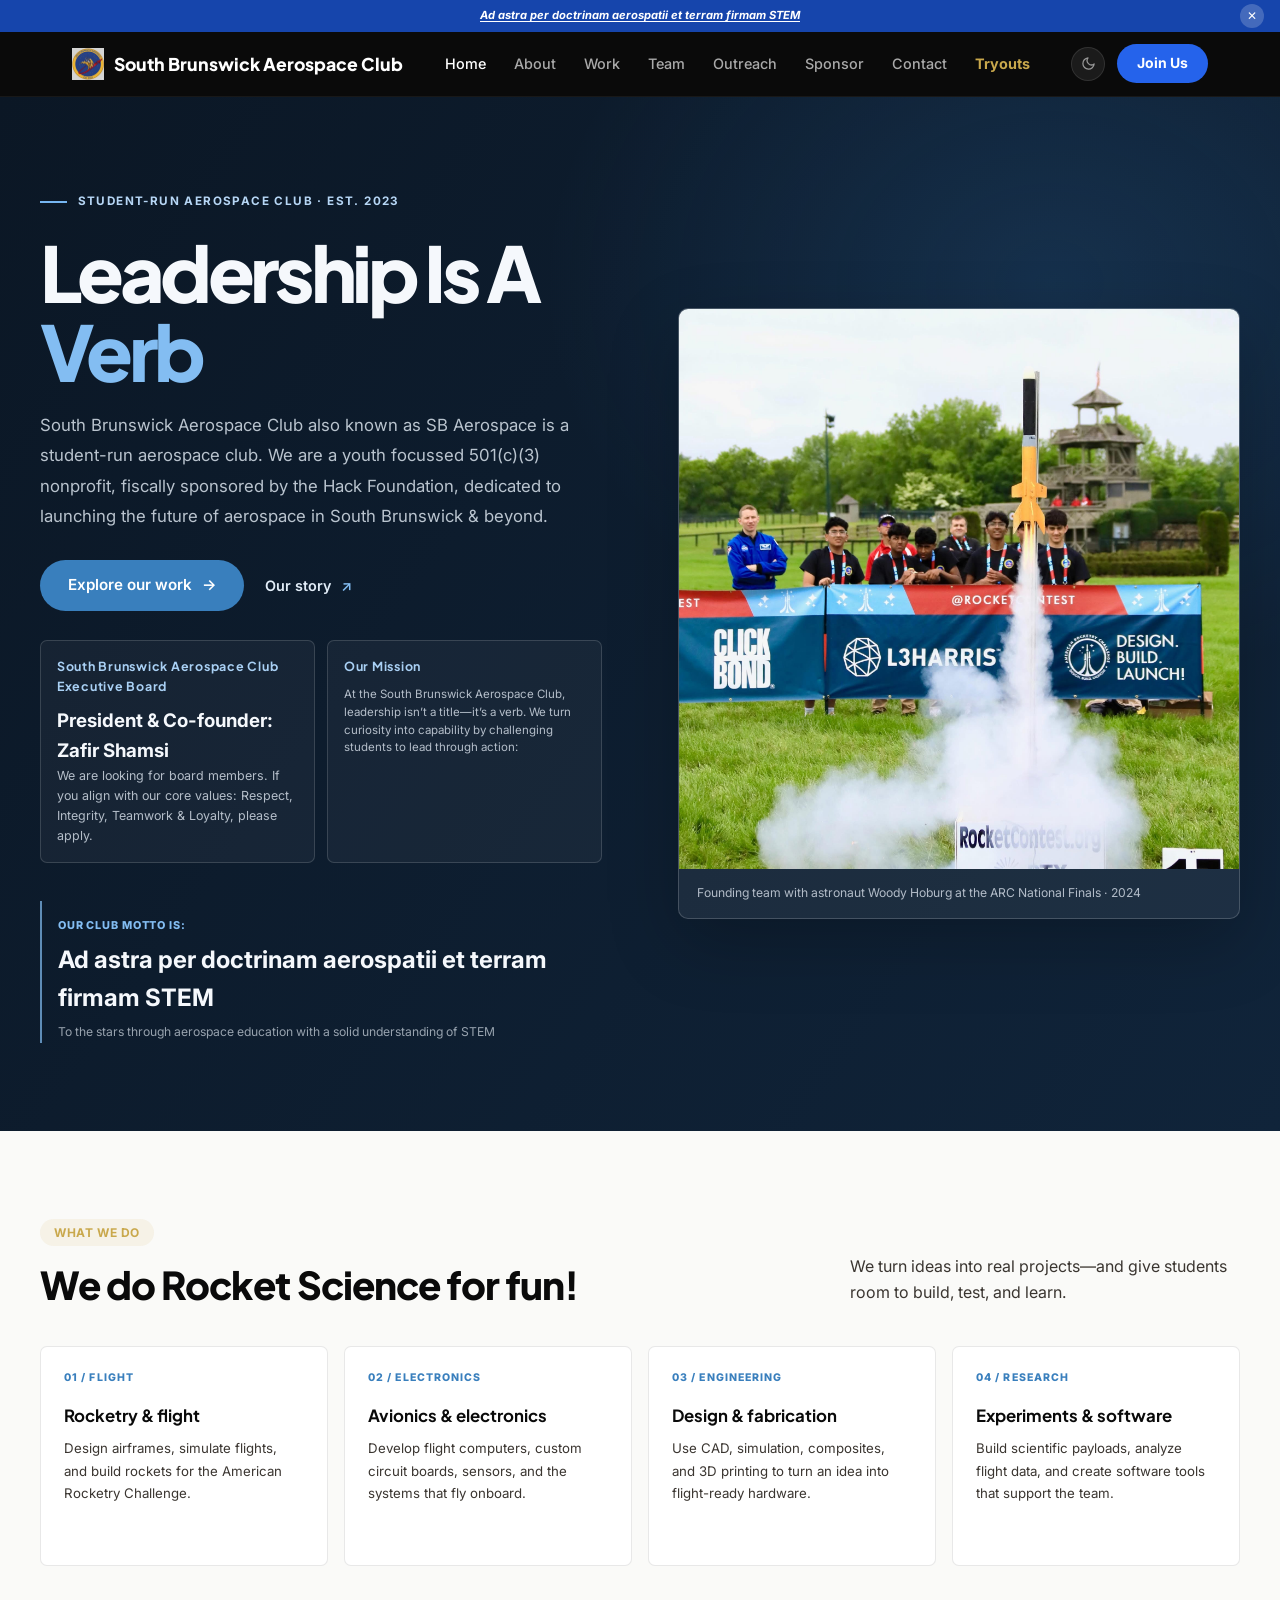
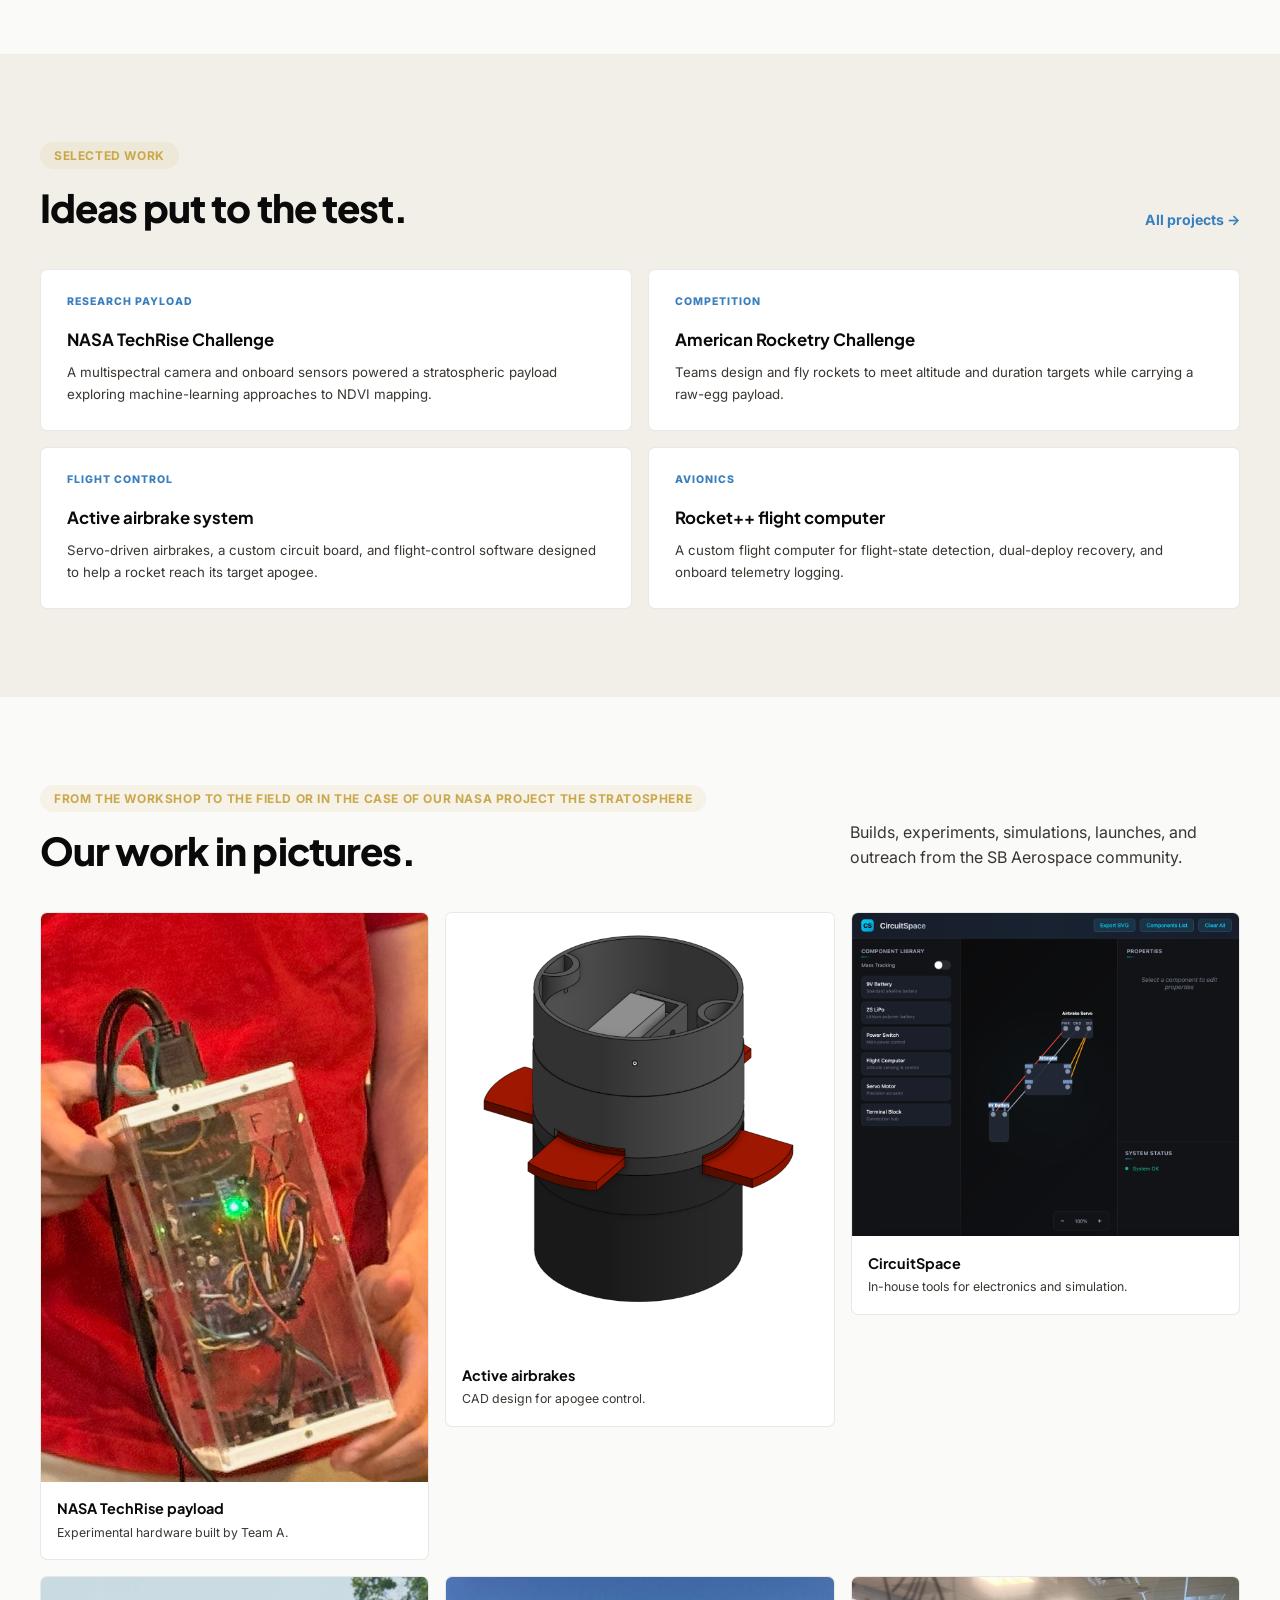
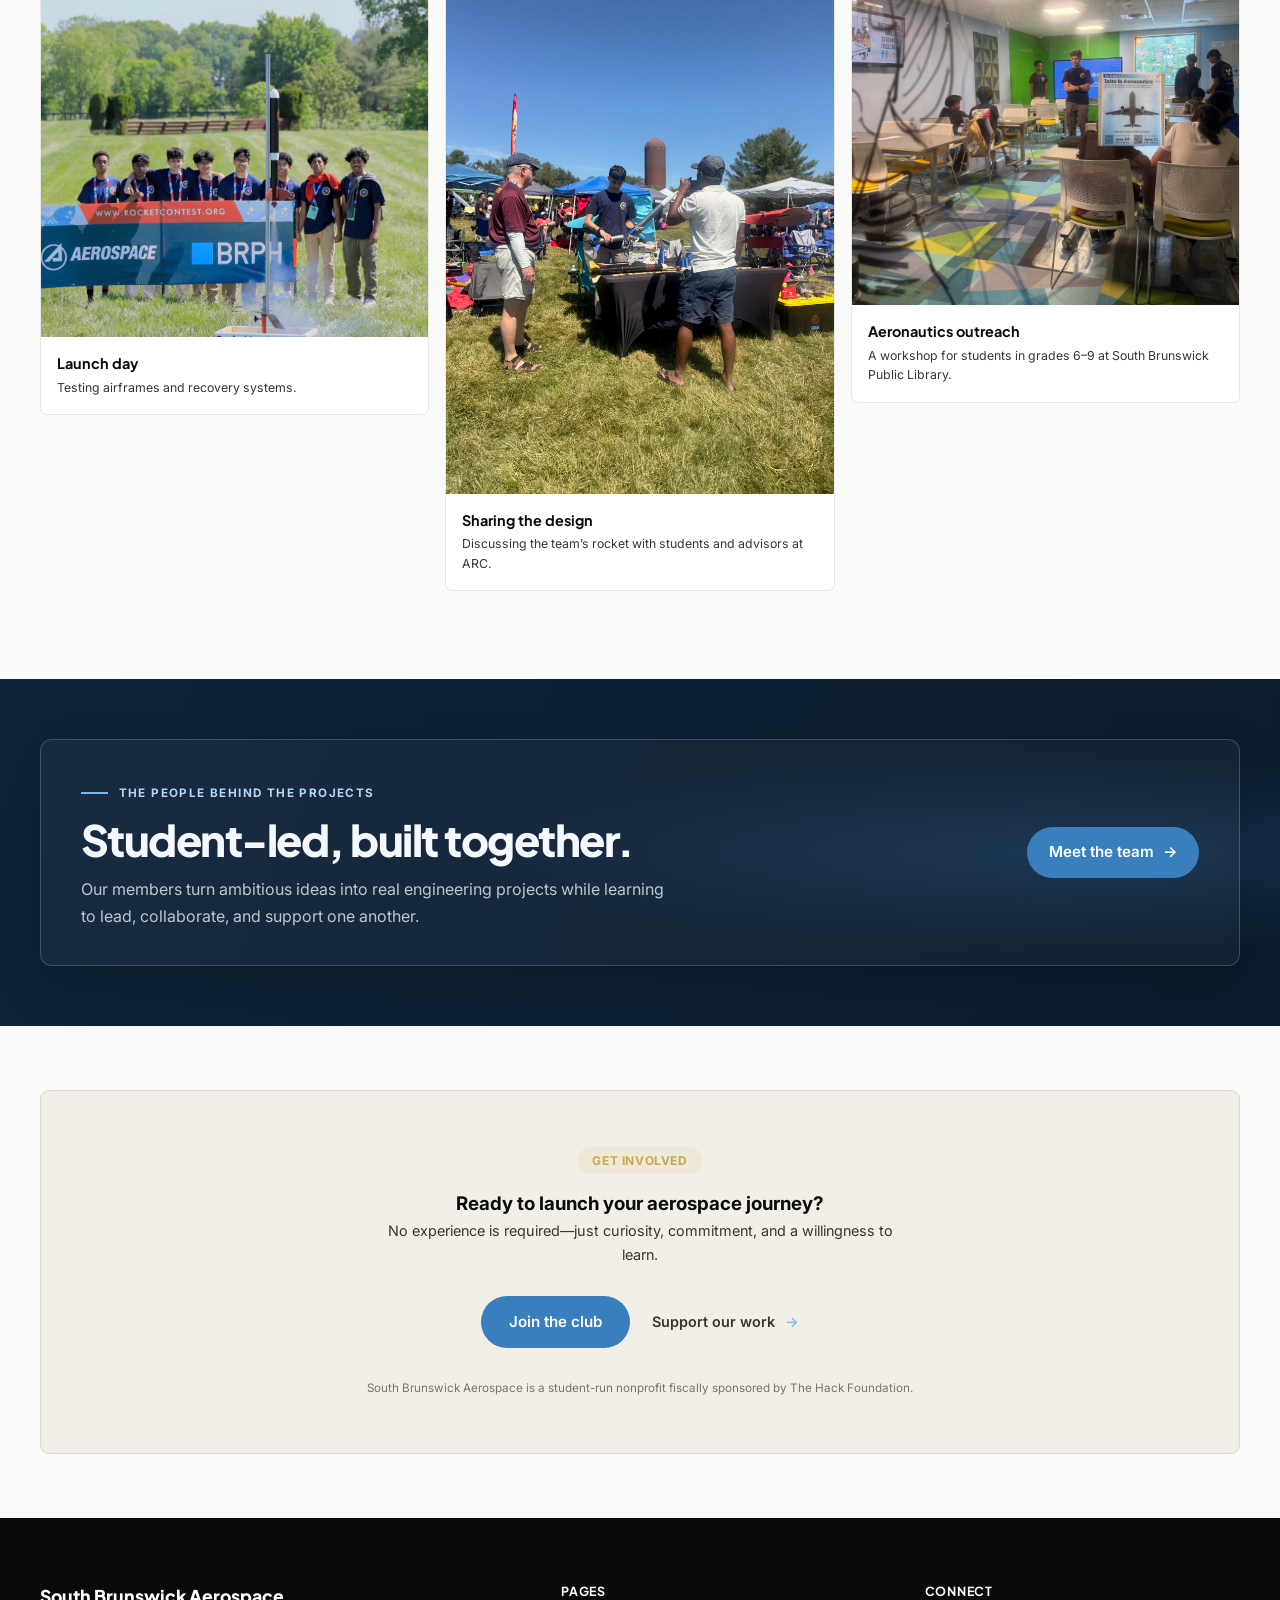
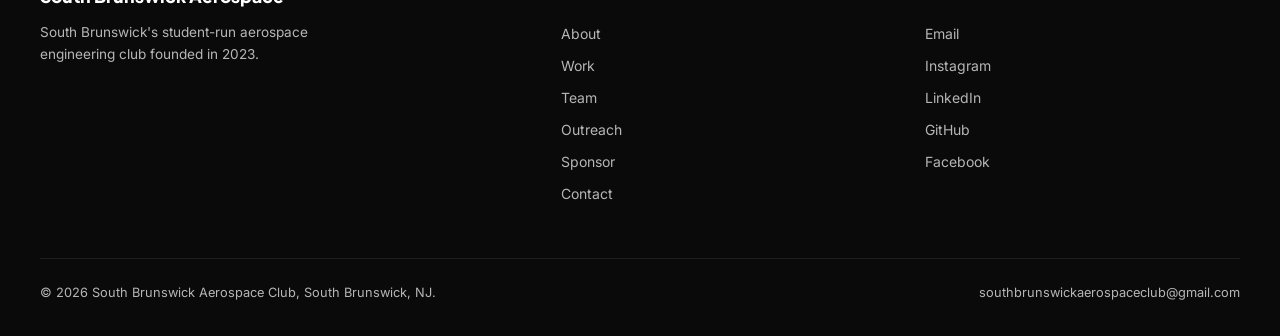
==== commit cac1ae22: "Refactor HTML content for clarity and consistency Updated the title and various text elements for co" ====
--- a/index.html
+++ b/index.html
@@ -3,7 +3,7 @@
 <head>
   <meta charset="UTF-8" />
   <meta name="viewport" content="width=device-width, initial-scale=1.0" />
-  <title>South Brunswick Aerospace Club | SBAerospace</title>
+  <title>South Brunswick Aerospace Club | SB Aerospace</title>
   <meta name="description" content="South Brunswick Aerospace is a student-run nonprofit where young people explore rocketry, engineering, electronics, and aerospace research through hands-on projects." />
   <link rel="stylesheet" href="style.css?v=club-home-team-refine" />
   <script src="main.js?v=club-motto-link" defer></script>
@@ -82,19 +82,14 @@
           <div class="home-hero-details">
             <section class="home-hero-detail" aria-labelledby="home-leadership-title">
               <h2 id="home-leadership-title">South Brunswick Aerospace Club Executive Board</h2>
-              <p><strong>President &amp; Co-founder:</strong> Zafir Shamsi</p>
+              <h3><strong>President &amp; Co-founder:</strong> Zafir Shamsi</h3>
               <p class="home-board-members">We are looking for board members. If you align with our core values: Respect, Integrity, Teamwork &amp; Loyalty, please apply.</p>
             </section>
             <section class="home-hero-detail home-mission-detail" aria-labelledby="home-mission-title">
               <h2 id="home-mission-title">Our Mission</h2>
-              <p>At the South Brunswick Aerospace Club, leadership isn’t a title—it’s a verb. We turn curiosity into capability by challenging students to lead through action:</p>
-              <ul class="home-mission-list">
-                <li><strong>Build:</strong> Design, fabricate, and test rockets and other flight hardware.</li>
-                <li><strong>Compete:</strong> Represent South Brunswick on the national stage in challenges like 
-                  American Rocketry Challenge,NASA TechRise and other Aerospace competitions.</li>
-                <li><strong>Mentor:</strong> Share knowledge through peer-to-peer training and local youth 
-                workshops.</li>
-              </ul>
+              <p>At the South Brunswick Aerospace Club, leadership isn’t a title—it’s a verb. We turn curiosity into capability 
+                by challenging students to lead through action:</p>
+              
             </section>
           </div>
           <blockquote class="home-motto" id="club-motto">
@@ -160,6 +155,13 @@
             <h3>NASA TechRise Challenge</h3>
             <p>A multispectral camera and onboard sensors powered a stratospheric payload exploring machine-learning approaches to NDVI mapping.</p>
           </article>
+          
+         <article class="home-project-card">
+            <span>COMPETITION</span>
+            <h3>American Rocketry Challenge</h3>
+            <p>Teams design and fly rockets to meet altitude and duration targets while carrying a raw-egg payload.</p>
+          </article>
+          
           <article class="home-project-card">
             <span>FLIGHT CONTROL</span>
             <h3>Active airbrake system</h3>
@@ -170,11 +172,7 @@
             <h3>Rocket++ flight computer</h3>
             <p>A custom flight computer for flight-state detection, dual-deploy recovery, and onboard telemetry logging.</p>
           </article>
-          <article class="home-project-card">
-            <span>COMPETITION</span>
-            <h3>American Rocketry Challenge</h3>
-            <p>Teams design and fly rockets to meet altitude and duration targets while carrying a raw-egg payload.</p>
-          </article>
+          
         </div>
       </div>
     </section>
@@ -183,10 +181,10 @@
       <div class="container">
         <div class="home-section-heading">
           <div>
-            <div class="section-label">From the workshop to the field</div>
+            <div class="section-label">From the workshop to the field or in the case of our NASA project the Stratosphere </div>
             <h2 class="section-title" id="home-gallery-title">Our work in pictures.</h2>
           </div>
-          <p class="section-sub">Builds, experiments, simulations, launches, and outreach from the SBAerospace community.</p>
+          <p class="section-sub">Builds, experiments, simulations, launches, and outreach from the SB Aerospace community.</p>
         </div>
         <div class="home-gallery">
           <figure class="home-gallery-card">
@@ -275,4 +273,4 @@
   </footer>
 
 </body>
-</html>+</html>
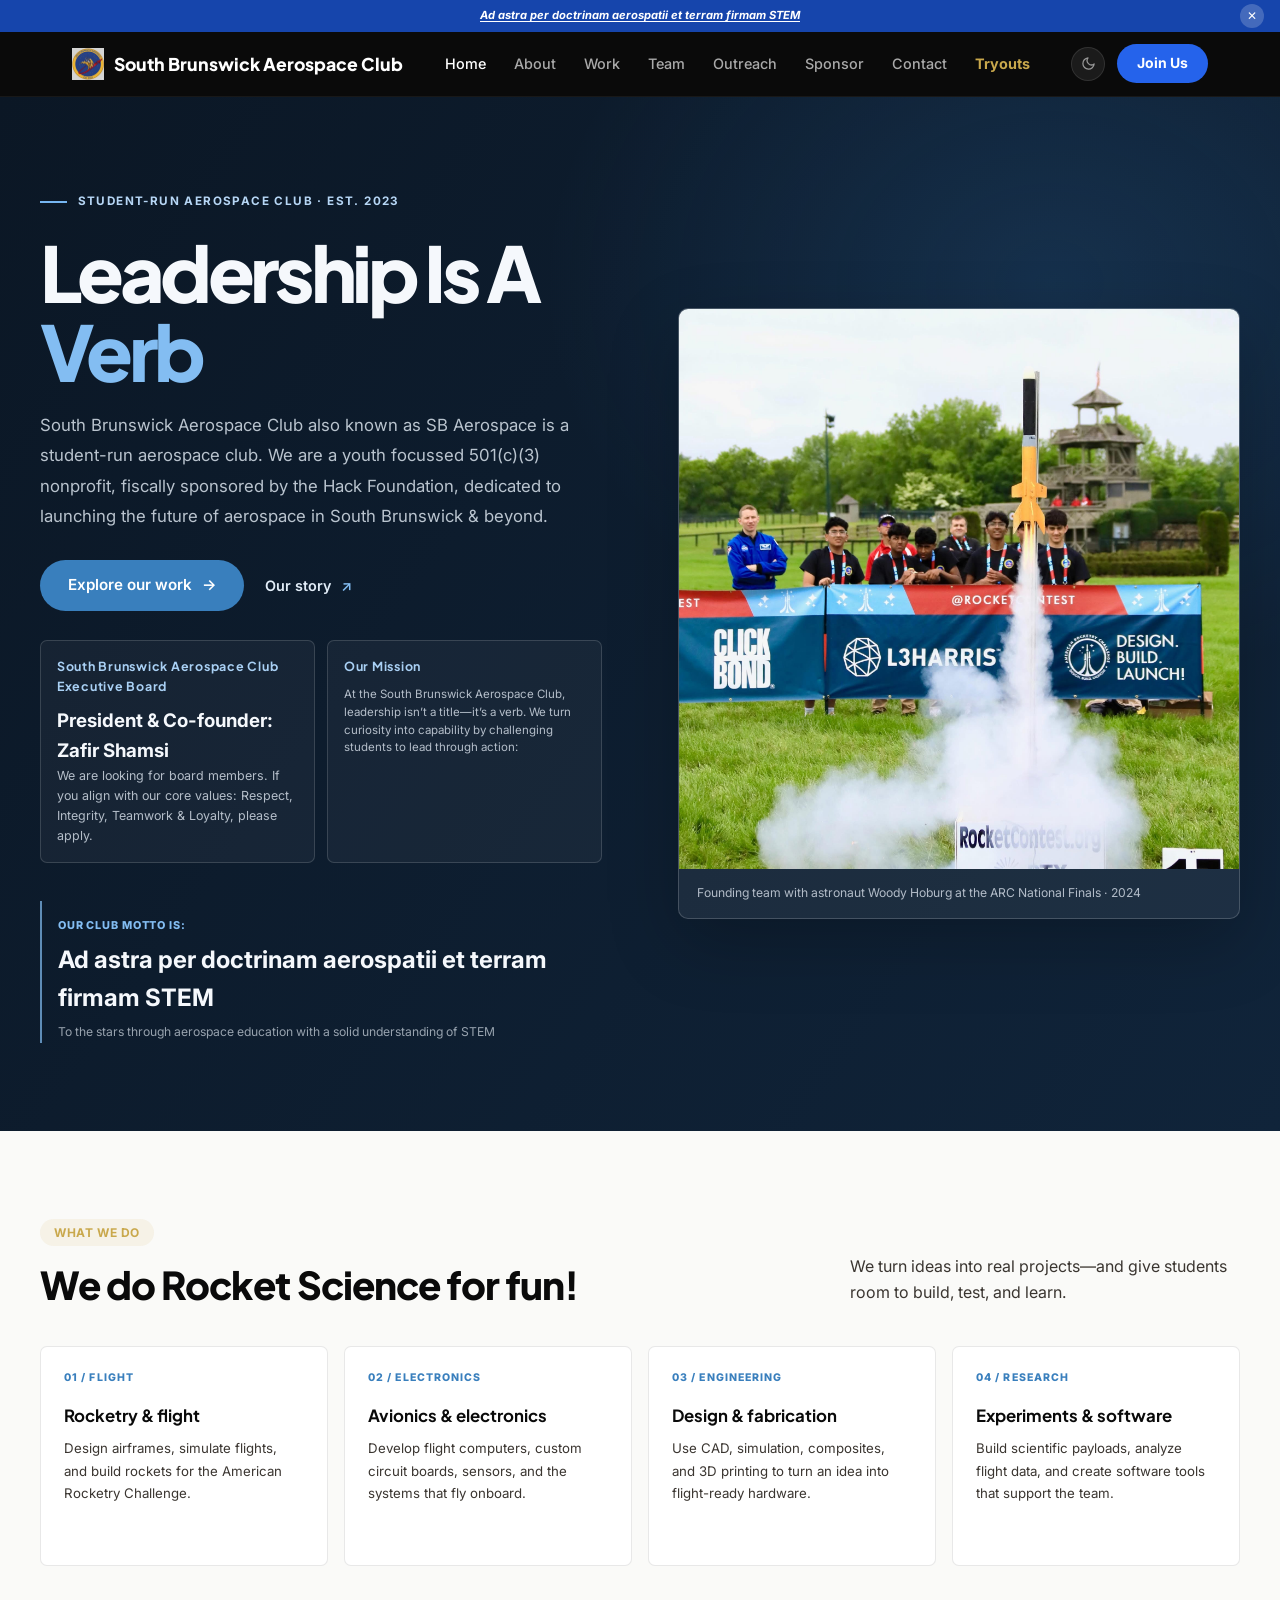
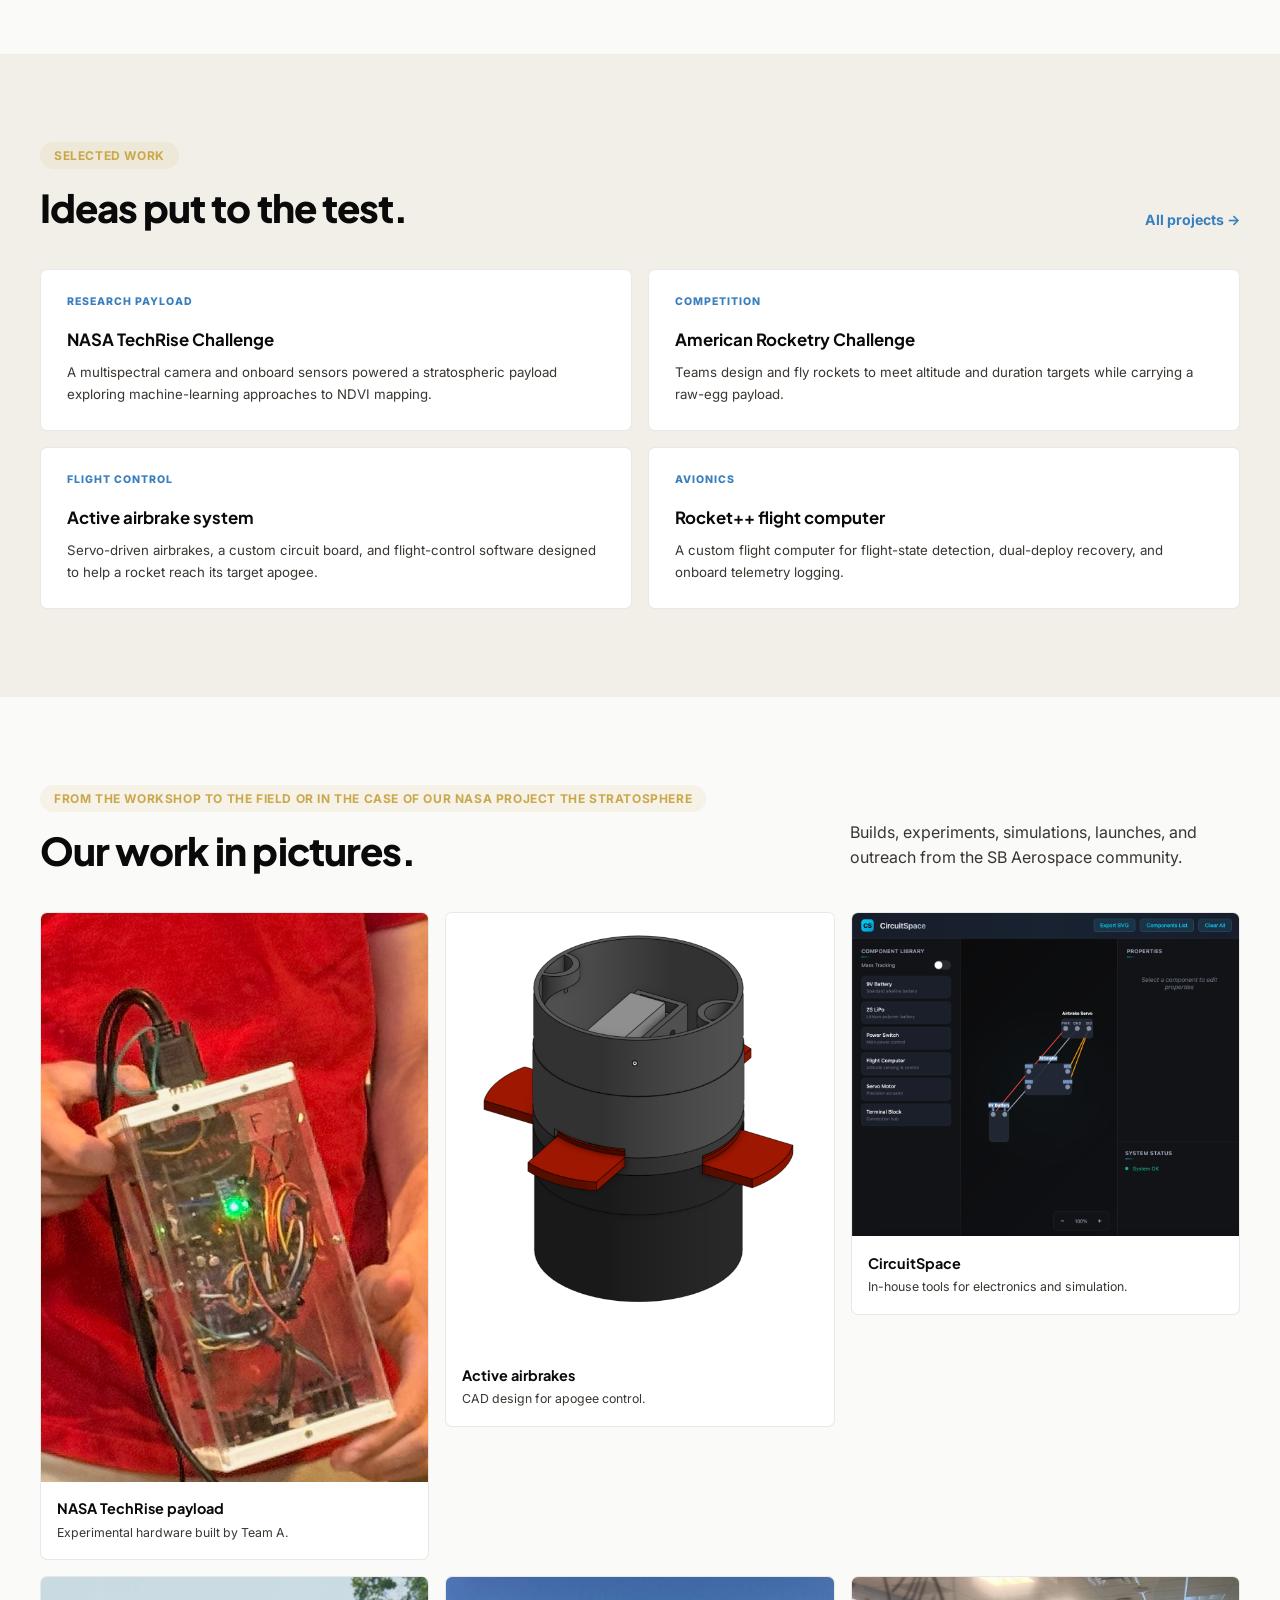
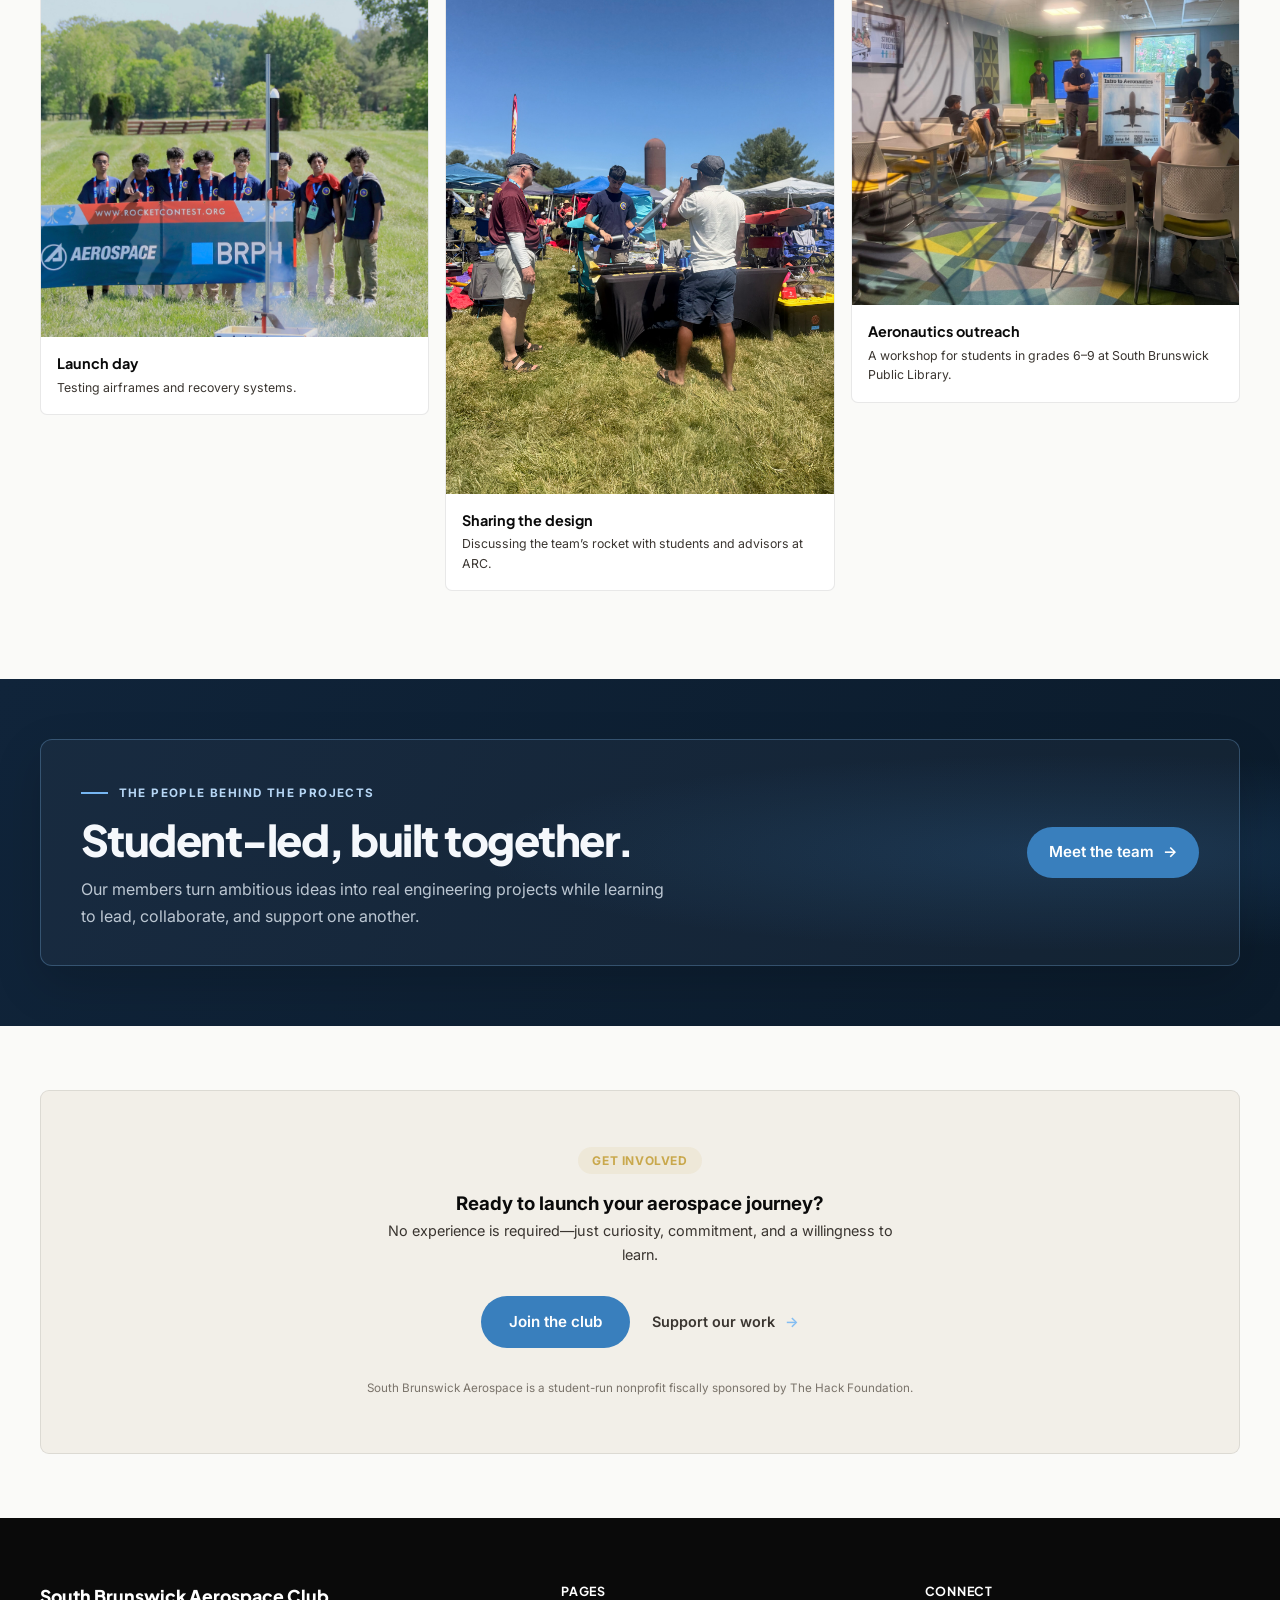
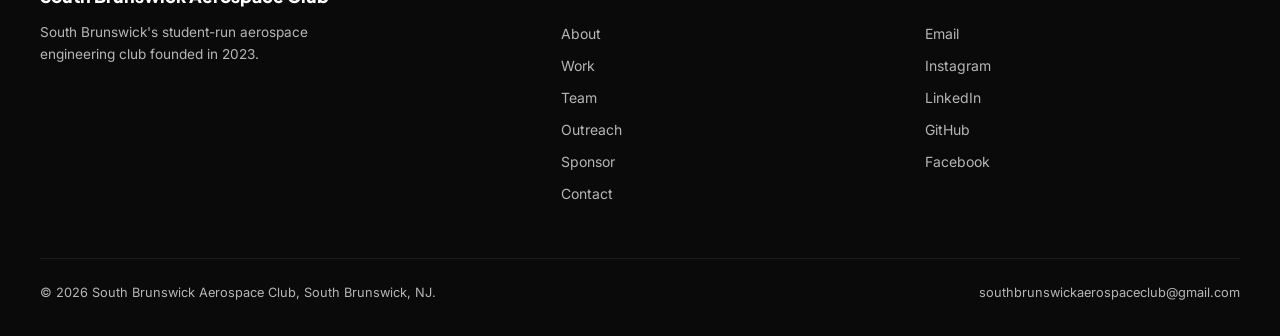
==== commit 427222b4: "Change club name and update copyright year in footer Updated the footer to reflect the correct club " ====
--- a/index.html
+++ b/index.html
@@ -245,7 +245,7 @@
   <footer>
     <div class="footer-inner">
       <div class="footer-brand">
-        <h3>South Brunswick Aerospace</h3>
+        <h3>South Brunswick Aerospace Club</h3>
         <p>South Brunswick's student-run aerospace engineering club founded in 2023.</p>
       </div>
       <div class="footer-col">
@@ -267,7 +267,7 @@
       </div>
     </div>
     <div class="footer-bottom">
-      <span>© <span id="copy-year">2026</span> South Brunswick Aerospace Club, South Brunswick, NJ.</span>
+      <span>© <span id="copy-year">2025</span> South Brunswick Aerospace Club, South Brunswick, NJ.</span>
       <a href="mailto:southbrunswickaerospaceclub@gmail.com">southbrunswickaerospaceclub@gmail.com</a>
     </div>
   </footer>
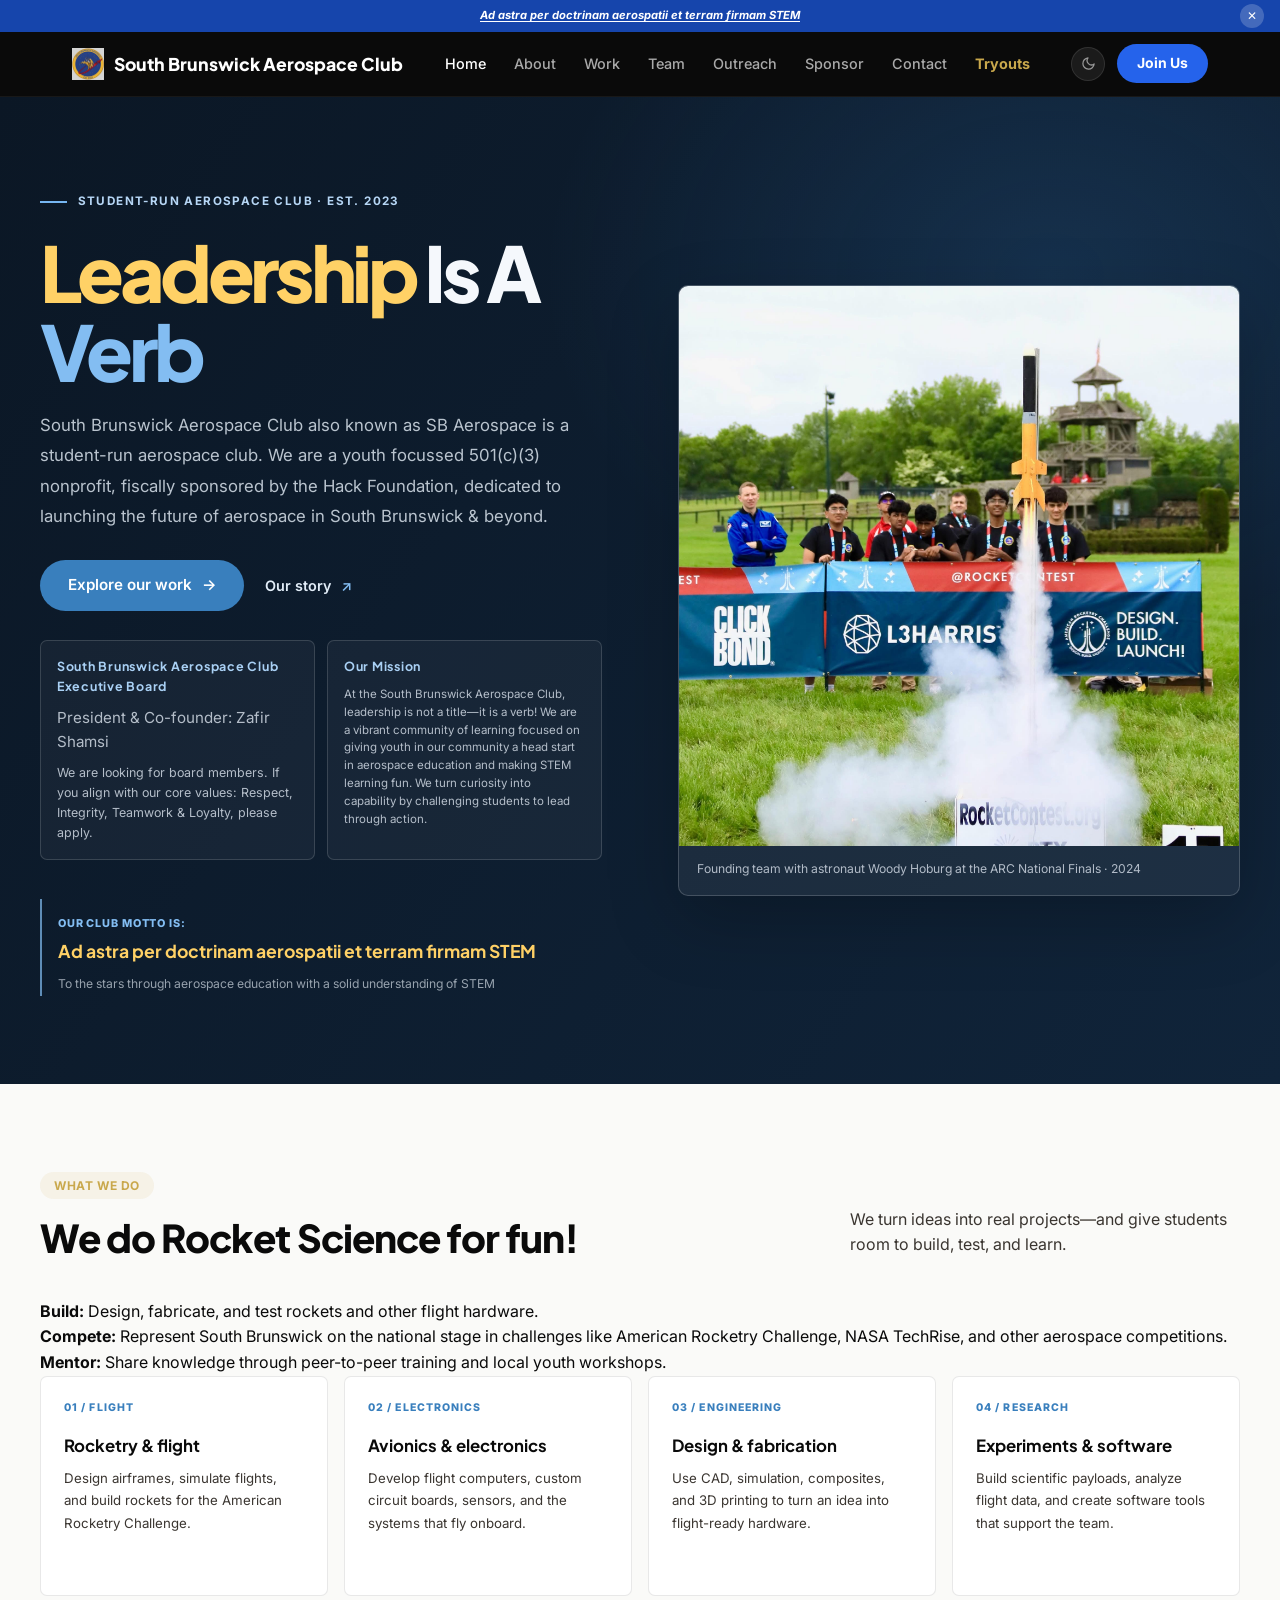
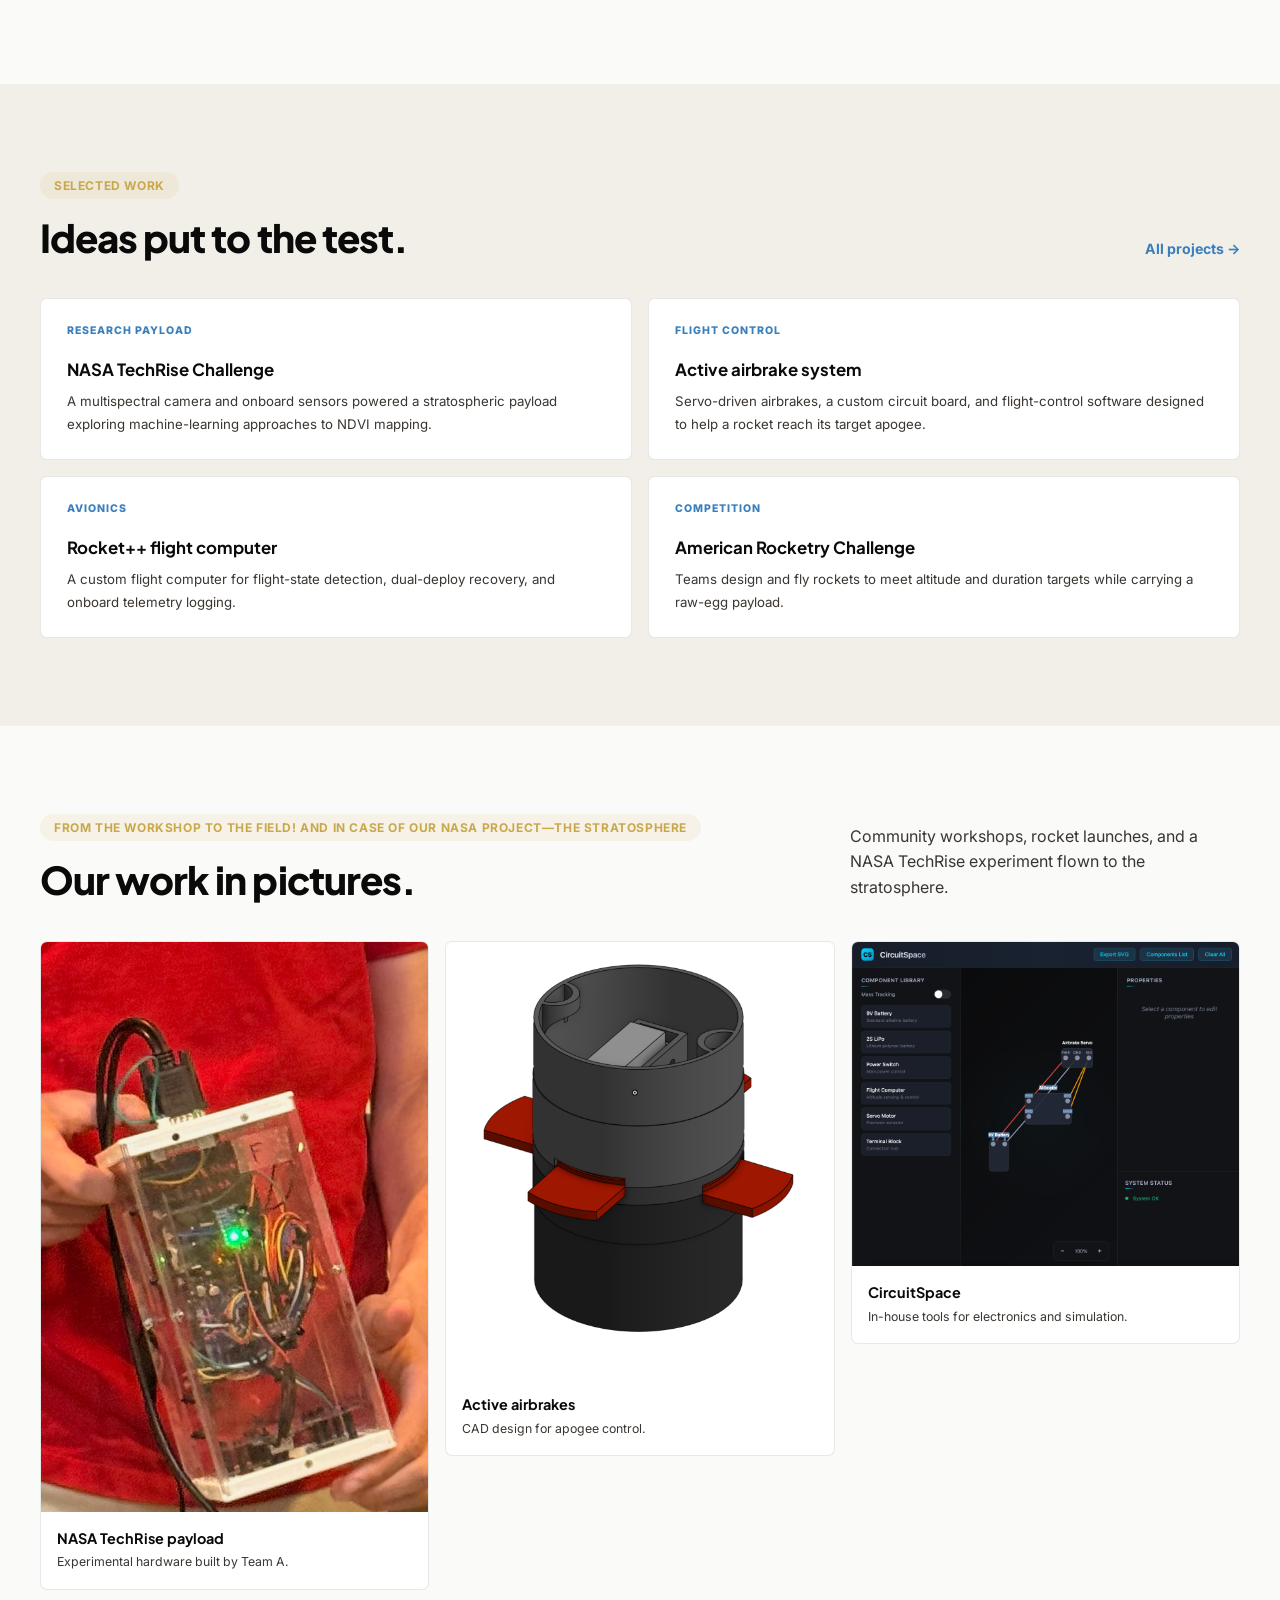
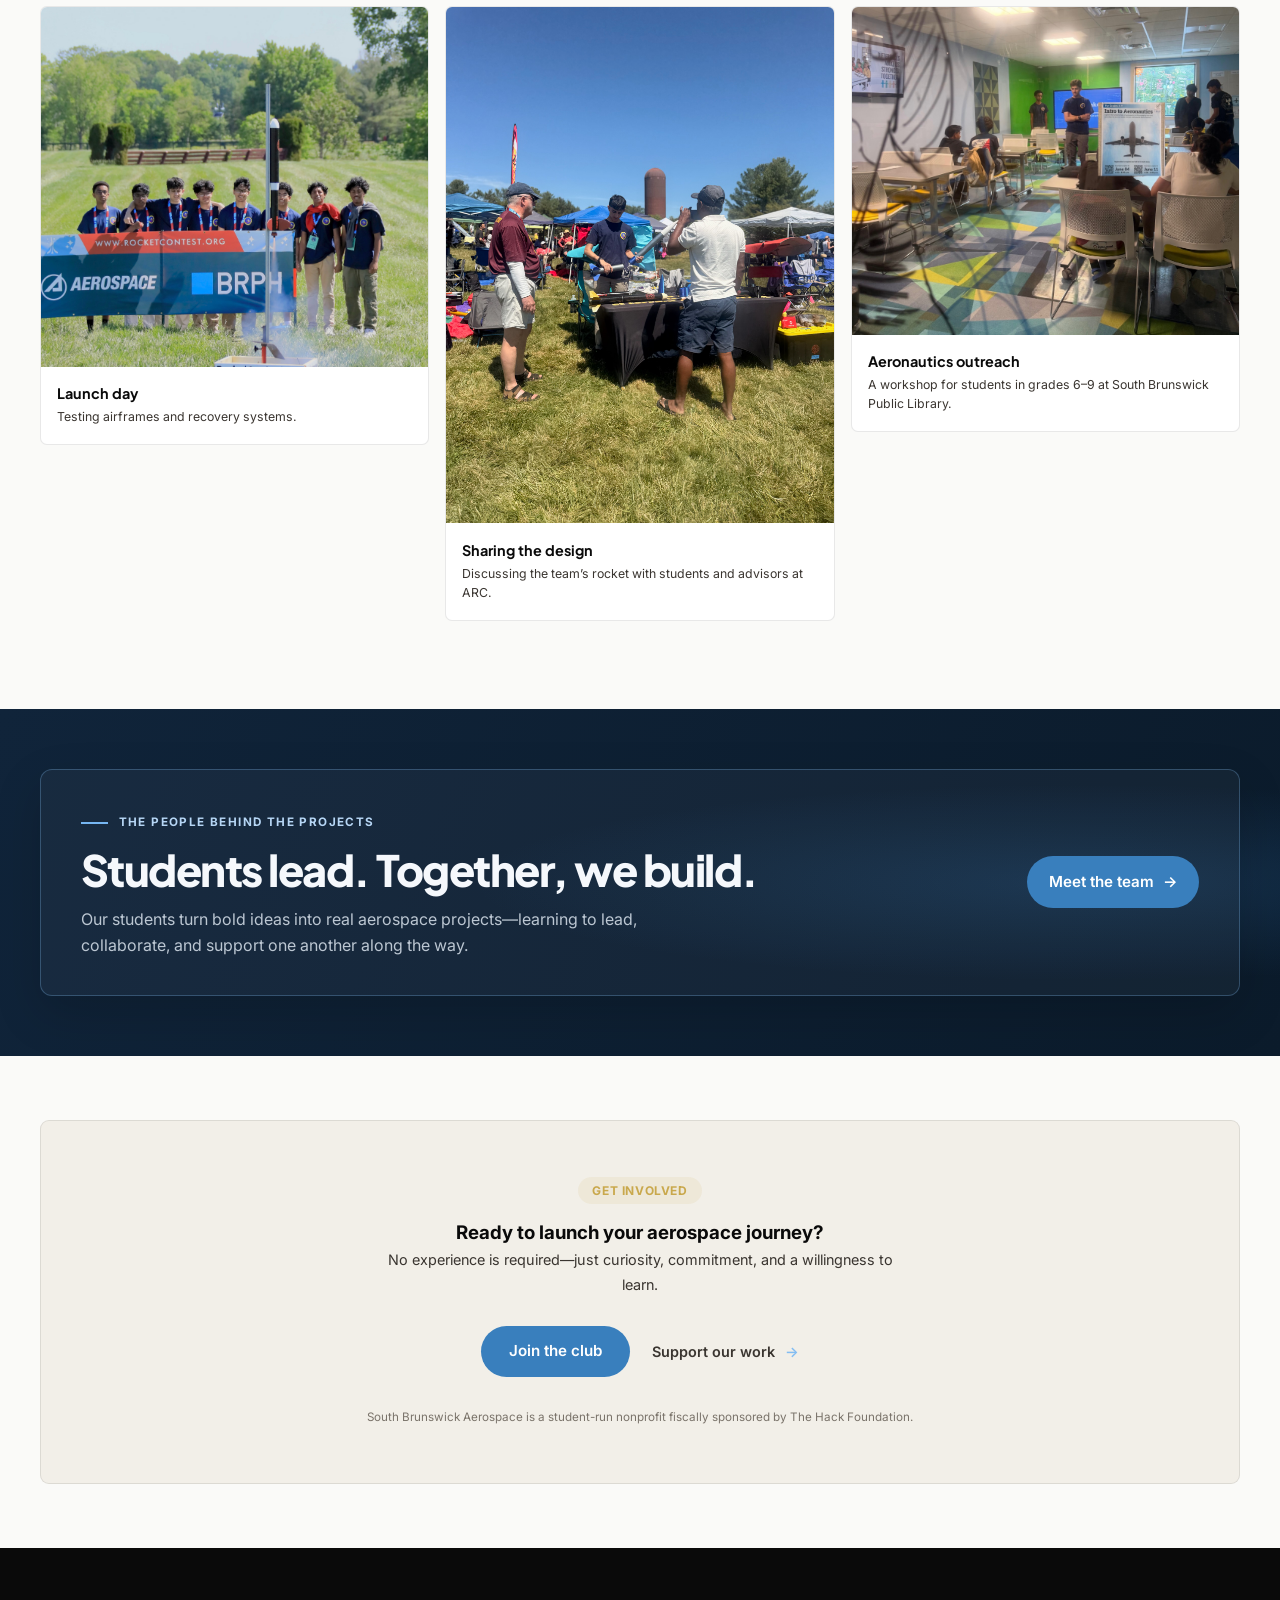
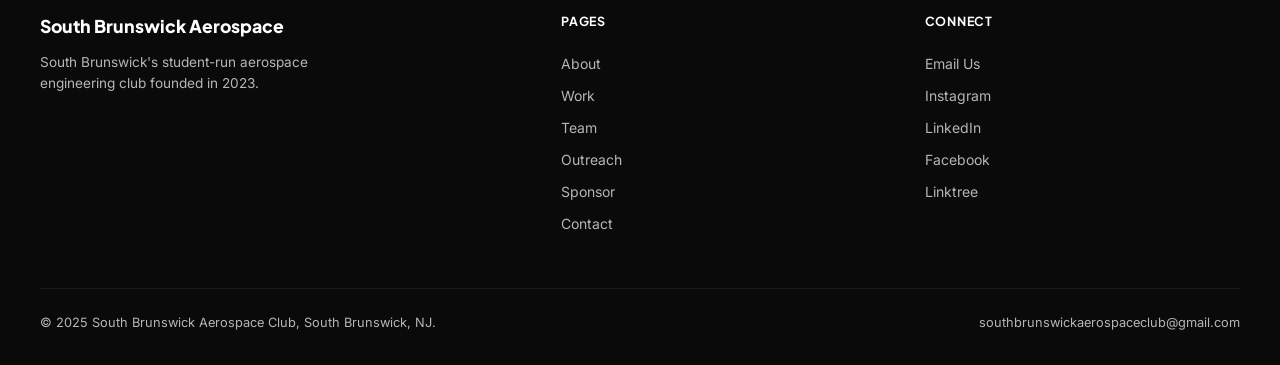
==== commit ce13441c: "Update website content and outreach gallery Co-authored-by: Copilot <223556219+Copilot@users.noreply" ====
--- a/index.html
+++ b/index.html
@@ -3,8 +3,10 @@
 <head>
   <meta charset="UTF-8" />
   <meta name="viewport" content="width=device-width, initial-scale=1.0" />
-  <title>South Brunswick Aerospace Club | SB Aerospace</title>
-  <meta name="description" content="South Brunswick Aerospace is a student-run nonprofit where young people explore rocketry, engineering, electronics, and aerospace research through hands-on projects." />
+  <title>South Brunswick Aerospace Club | SBAerospace</title>
+  <meta name="description" content="South Brunswick Aerospace also known as SBAerospace and South Brunswick Aerospace Club is a youth focused nonprofit focused on
+  giving a headstart in aerospace
+  education to the youth in our community and foster a love of learningthrough hands-on projects." />
   <link rel="stylesheet" href="style.css?v=club-home-team-refine" />
   <script src="main.js?v=club-motto-link" defer></script>
 </head>
@@ -68,7 +70,7 @@
       <div class="container home-hero-grid">
         <div class="home-hero-copy">
           <div class="home-eyebrow"><span></span> Student-run Aerospace Club · Est. 2023</div>
-          <h1 id="home-title">Leadership Is A <em>Verb</em></h1>
+          <h1 id="home-title"><span class="home-title-highlight">Leadership</span> Is A <em>Verb</em></h1>
           <p class="home-hero-lead">
             South Brunswick Aerospace Club also known as SB Aerospace is a student-run aerospace club. 
             We are a youth focussed 501(c)(3) nonprofit, fiscally sponsored by the Hack Foundation,
@@ -82,14 +84,12 @@
           <div class="home-hero-details">
             <section class="home-hero-detail" aria-labelledby="home-leadership-title">
               <h2 id="home-leadership-title">South Brunswick Aerospace Club Executive Board</h2>
-              <h3><strong>President &amp; Co-founder:</strong> Zafir Shamsi</h3>
+              <p class="home-president-role">President &amp; Co-founder: Zafir Shamsi</p>
               <p class="home-board-members">We are looking for board members. If you align with our core values: Respect, Integrity, Teamwork &amp; Loyalty, please apply.</p>
             </section>
             <section class="home-hero-detail home-mission-detail" aria-labelledby="home-mission-title">
               <h2 id="home-mission-title">Our Mission</h2>
-              <p>At the South Brunswick Aerospace Club, leadership isn’t a title—it’s a verb. We turn curiosity into capability 
-                by challenging students to lead through action:</p>
-              
+              <p>At the South Brunswick Aerospace Club, leadership is not a title—it is a verb! We are a vibrant community of learning focused on giving youth in our community a head start in aerospace education and making STEM learning fun. We turn curiosity into capability by challenging students to lead through action.</p>
             </section>
           </div>
           <blockquote class="home-motto" id="club-motto">
@@ -115,6 +115,11 @@
           </div>
           <p class="section-sub">We turn ideas into real projects—and give students room to build, test, and learn.</p>
         </div>
+        <ul class="home-mission-list">
+          <li><strong>Build:</strong> Design, fabricate, and test rockets and other flight hardware.</li>
+          <li><strong>Compete:</strong> Represent South Brunswick on the national stage in challenges like American Rocketry Challenge, NASA TechRise, and other aerospace competitions.</li>
+          <li><strong>Mentor:</strong> Share knowledge through peer-to-peer training and local youth workshops.</li>
+        </ul>
         <div class="home-pillar-grid">
           <article class="home-pillar-card">
             <span>01 / FLIGHT</span>
@@ -155,24 +160,21 @@
             <h3>NASA TechRise Challenge</h3>
             <p>A multispectral camera and onboard sensors powered a stratospheric payload exploring machine-learning approaches to NDVI mapping.</p>
           </article>
-          
-         <article class="home-project-card">
+          <article class="home-project-card">
+            <span>FLIGHT CONTROL</span>
+            <h3>Active airbrake system</h3>
+            <p>Servo-driven airbrakes, a custom circuit board, and flight-control software designed to help a rocket reach its target apogee.</p>
+          </article>
+          <article class="home-project-card">
+            <span>AVIONICS</span>
+            <h3>Rocket++ flight computer</h3>
+            <p>A custom flight computer for flight-state detection, dual-deploy recovery, and onboard telemetry logging.</p>
+          </article>
+          <article class="home-project-card">
             <span>COMPETITION</span>
             <h3>American Rocketry Challenge</h3>
             <p>Teams design and fly rockets to meet altitude and duration targets while carrying a raw-egg payload.</p>
           </article>
-          
-          <article class="home-project-card">
-            <span>FLIGHT CONTROL</span>
-            <h3>Active airbrake system</h3>
-            <p>Servo-driven airbrakes, a custom circuit board, and flight-control software designed to help a rocket reach its target apogee.</p>
-          </article>
-          <article class="home-project-card">
-            <span>AVIONICS</span>
-            <h3>Rocket++ flight computer</h3>
-            <p>A custom flight computer for flight-state detection, dual-deploy recovery, and onboard telemetry logging.</p>
-          </article>
-          
         </div>
       </div>
     </section>
@@ -181,10 +183,10 @@
       <div class="container">
         <div class="home-section-heading">
           <div>
-            <div class="section-label">From the workshop to the field or in the case of our NASA project the Stratosphere </div>
+            <div class="section-label">From the workshop to the field! And in case of our NASA Project—the stratosphere</div>
             <h2 class="section-title" id="home-gallery-title">Our work in pictures.</h2>
           </div>
-          <p class="section-sub">Builds, experiments, simulations, launches, and outreach from the SB Aerospace community.</p>
+          <p class="section-sub">Community workshops, rocket launches, and a NASA TechRise experiment flown to the stratosphere.</p>
         </div>
         <div class="home-gallery">
           <figure class="home-gallery-card">
@@ -219,8 +221,8 @@
       <div class="container home-team-inner">
         <div>
           <div class="home-eyebrow"><span></span> The people behind the projects</div>
-          <h2 id="home-team-title">Student-led, built together.</h2>
-          <p>Our members turn ambitious ideas into real engineering projects while learning to lead, collaborate, and support one another.</p>
+          <h2 id="home-team-title">Students lead. Together, we build.</h2>
+          <p>Our students turn bold ideas into real aerospace projects—learning to lead, collaborate, and support one another along the way.</p>
         </div>
         <a href="teams.html" class="btn btn-primary">Meet the team <span aria-hidden="true">→</span></a>
       </div>
@@ -245,7 +247,7 @@
   <footer>
     <div class="footer-inner">
       <div class="footer-brand">
-        <h3>South Brunswick Aerospace Club</h3>
+        <h3>South Brunswick Aerospace</h3>
         <p>South Brunswick's student-run aerospace engineering club founded in 2023.</p>
       </div>
       <div class="footer-col">
@@ -259,11 +261,11 @@
       </div>
       <div class="footer-col">
         <h4>Connect</h4>
-        <a href="mailto:southbrunswickaerospaceclub@gmail.com">Email</a>
-        <a href="https://www.instagram.com/sbhs_aerospaceclub_team_a/" target="_blank" rel="noopener noreferrer">Instagram</a>
+        <a href="mailto:southbrunswickaerospaceclub@gmail.com">Email Us</a>
+        <a href="https://www.instagram.com/sbaerospace/" target="_blank" rel="noopener noreferrer">Instagram</a>
         <a href="https://www.linkedin.com/company/south-brunswick-high-school-aerospace" target="_blank" rel="noopener noreferrer">LinkedIn</a>
-        <a href="https://github.com/SBAerospace" target="_blank" rel="noopener noreferrer">GitHub</a>
         <a href="https://www.facebook.com/people/SB-Aerospace/61559474409905/" target="_blank" rel="noopener noreferrer">Facebook</a>
+        <a href="https://linktr.ee/southbrunswickaerospace" target="_blank" rel="noopener noreferrer">Linktree</a>
       </div>
     </div>
     <div class="footer-bottom">
@@ -273,4 +275,4 @@
   </footer>
 
 </body>
-</html>
+</html>
--- a/style.css
+++ b/style.css
@@ -1511,6 +1511,7 @@
   color: #83bdf2;
   font-style: normal;
 }
+.about-page .about-hero h1 .about-title-highlight { color: #ffd166; }
 .about-page .about-hero-copy > p {
   max-width: 520px;
   color: rgba(235,243,252,0.78);
@@ -1910,6 +1911,7 @@
   color: #83bdf2;
   font-style: normal;
 }
+.home-page .home-hero h1 .home-title-highlight { color: #ffd166; }
 .home-page .home-hero-lead {
   max-width: 530px;
   color: rgba(235,243,252,0.78);
@@ -1970,6 +1972,11 @@
   font-size: 0.78rem;
   line-height: 1.6;
 }
+.home-page .home-hero-detail .home-president-role,
+.home-page .home-mission-detail > p {
+  font-size: 0.95rem;
+  font-weight: 400;
+}
 .home-page .home-mission-detail p,
 .home-page .home-mission-detail li {
   font-size: 0.72rem;
@@ -1995,11 +2002,11 @@
   letter-spacing: 0.08em;
   text-transform: uppercase;
 }
-.home-page .home-motto p {
+.home-page .home-motto h2 {
   margin-bottom: 0.3rem;
-  color: #dceafa;
+  color: #ffd166;
   font-family: var(--font-head);
-  font-size: 0.86rem;
+  font-size: 1.1rem;
   font-weight: 700;
   line-height: 1.55;
 }
@@ -2384,10 +2391,18 @@
 }
 .outreach-page .outreach-story-card img {
   display: block;
-  width: 100%;
-  height: auto;
-}
-.outreach-page .outreach-story-copy { padding: 1.4rem 1.5rem 1.55rem; }
+  width: 95%;
+  height: 18rem;
+  margin: 1rem auto 0;
+  border-radius: 6px;
+  object-fit: contain;
+  object-position: center;
+  background: var(--bg-card);
+}
+.outreach-page .outreach-story-copy {
+  padding: 1.4rem 1.5rem 1.55rem;
+  text-align: center;
+}
 .outreach-page .outreach-story-copy > span {
   display: block;
   margin-bottom: 0.7rem;
